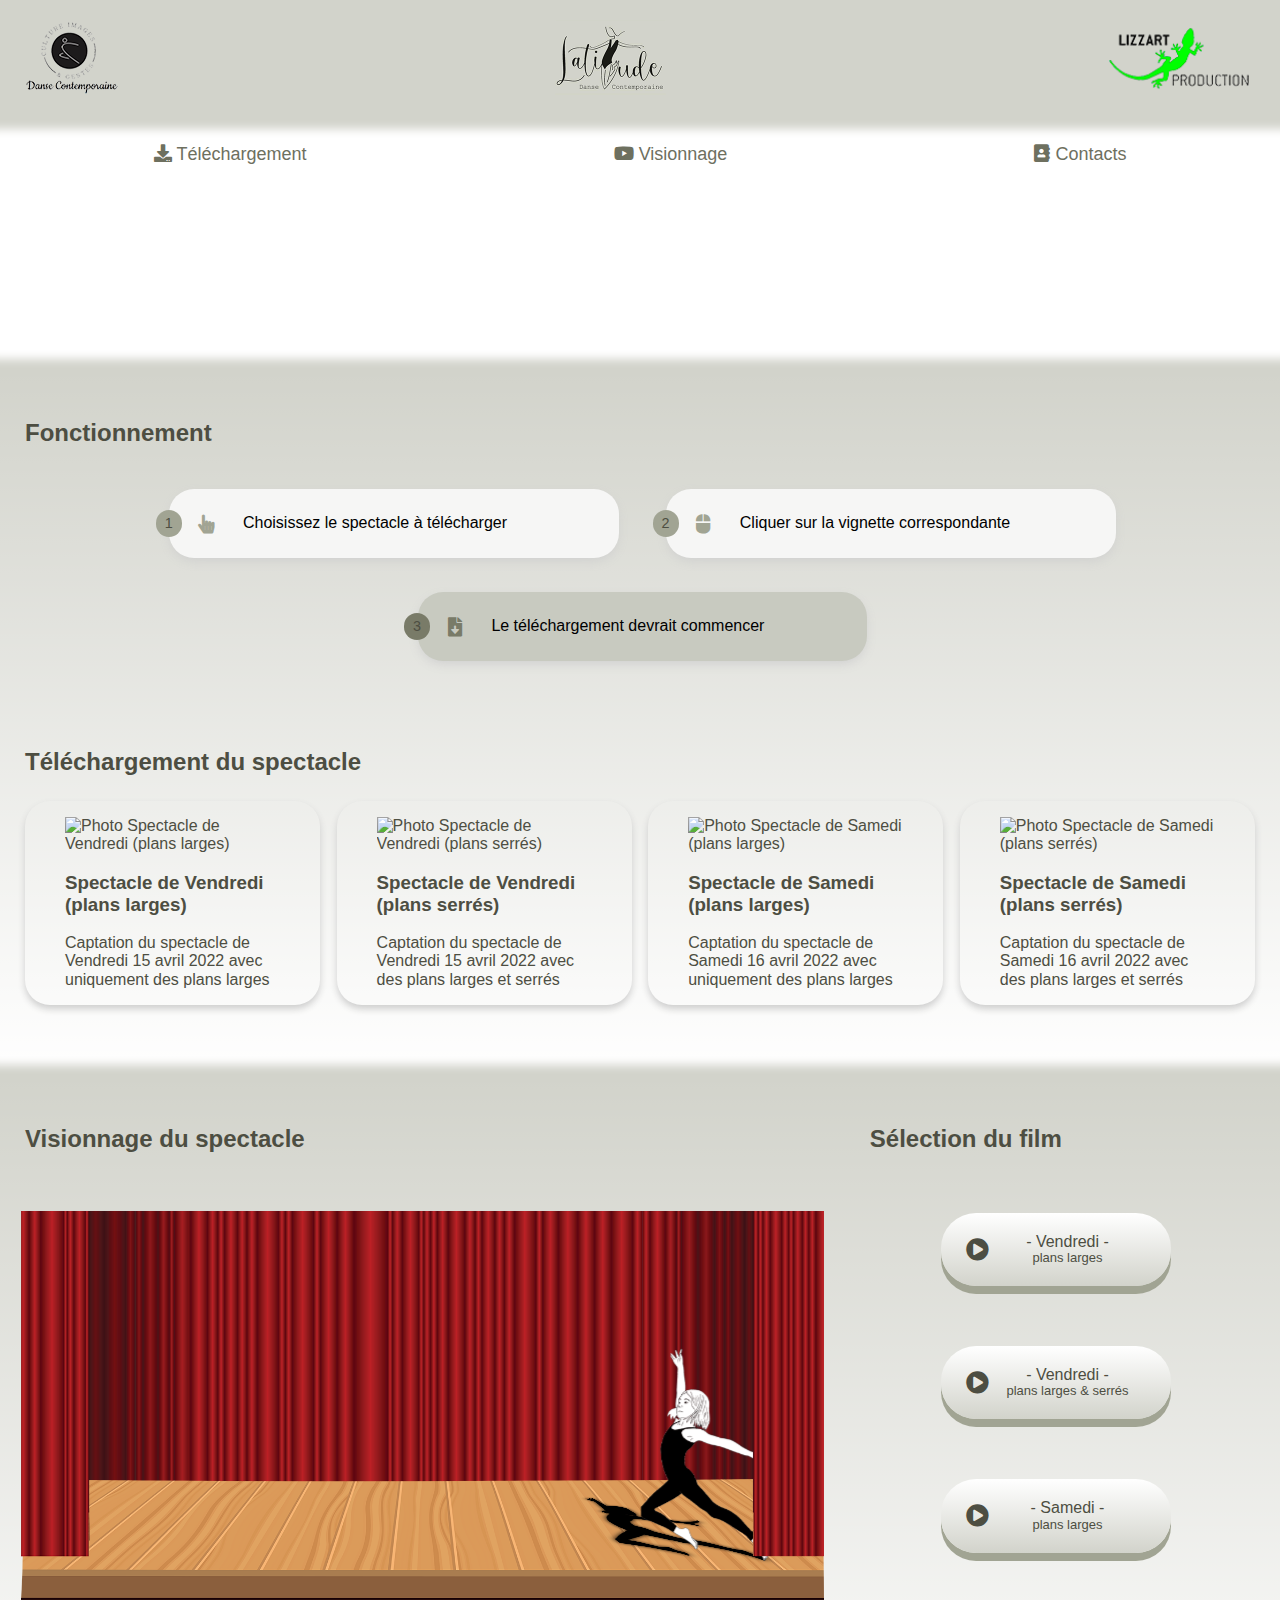
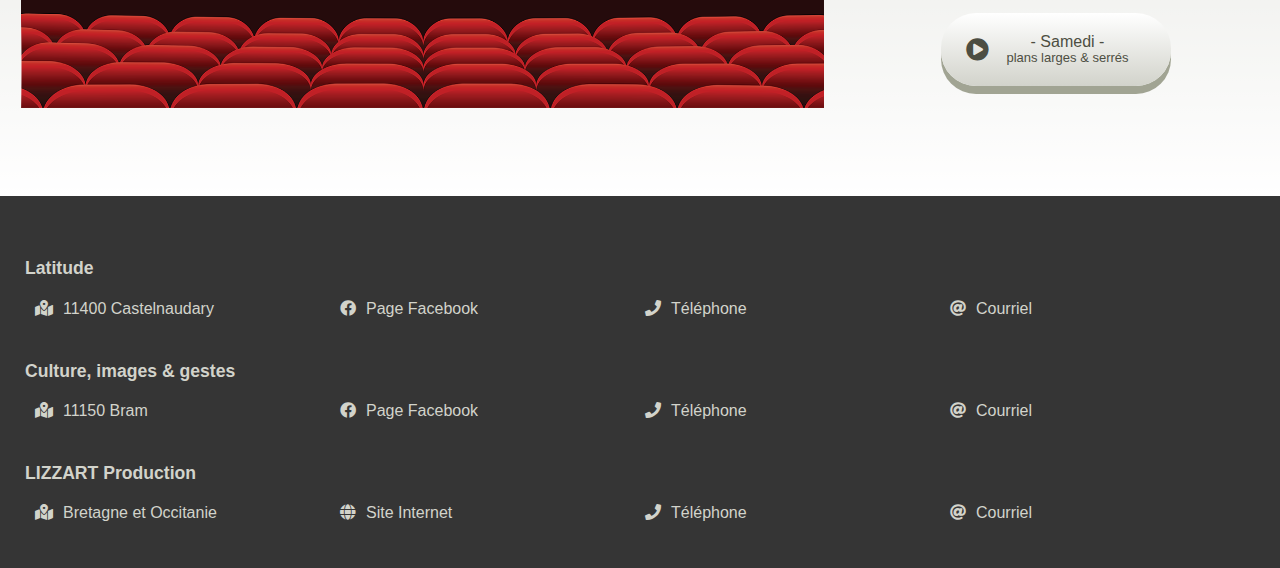
==== 2022/index.html @ f28d13c4 "Changement of video files in order to test big files(>1.5Go) + simplify html structure of video bloc" ====
<!DOCTYPE html>
<html lang="en">
<head>
    <title>Latitude 2022 - Voyage parmi les étoiles</title>
    <meta charset="UTF-8">
    <meta name= "viewport" content="width=device-width, initial-scale=1.0, user-scalable=no">
    <meta name= "author" content="Stéphane CAU">
    <meta name= "description" content="Retrouver le spectacle de danse 2022 : 'Voyage parmi les étoiles' de l'association Latitude en téléchargement ou visionnage">
    <link rel="stylesheet" href="css/normalize.css">
    <!-- <link rel="preconnect" href="https://fonts.googleapis.com">
    <link rel="preconnect" href="https://fonts.gstatic.com" crossorigin>
    <link href="https://fonts.googleapis.com/css2?family=Roboto:wght@400;700&family=Shrikhand&display=swap" rel="stylesheet"> -->
    <link rel="stylesheet" href="https://cdnjs.cloudflare.com/ajax/libs/font-awesome/5.15.4/css/all.min.css" integrity="sha512-1ycn6IcaQQ40/MKBW2W4Rhis/DbILU74C1vSrLJxCq57o941Ym01SwNsOMqvEBFlcgUa6xLiPY/NS5R+E6ztJQ==" crossorigin="anonymous" referrerpolicy="no-referrer" />
    <link rel="stylesheet" href="css/style.css">
</head>
<body>
    <div id="bloc-page"> <!-- div for the page size max 1920px -->
        <!-- Creation of the header with logo and nav menu -->
        <header class="header">
            <!-- Logo latitude + Bram + Lizzart Production -->
            <a href="https://www.facebook.com/cultureimagesetgestes/" class="header__link">
                <img src="images/logo-CultureImageEtGestes.png" alt="Logo de l'association Culture Images et Gestes" class="header__logo" />
            </a>
            <a href="https://www.facebook.com/Latitude-Danse-contemporaine-975312699245086/" class="header__link">
                <img src="images/logo-latitude.png" alt="Logo de l'association Latitude" class="header__logo" />
            </a>
            <a href="https://www.lizzart-production.com/" class="header__link">
                <img src="images/LIZZART-production-3-150x75-1.png" alt="Logo de LIZZART Production" class="header__logo" />
            </a>
            <!-- Navigation menu -->
            <nav class="nav">
                <!-- Téléchargement -->
                <a href="#telechargement" class="nav-link">
                    <i class="fas fa-download nav-link__icon"></i>
                    <span class="nav-link__texte">Téléchargement</span>
                </a>
                <!-- Visionnage -->
                <a href="#visionnage" class="nav-link">
                    <i class="fab fa-youtube nav-link__icon"></i>
                    <span class="nav-link__texte">Visionnage</span>
                </a>
                <!-- Contact -->
                <a href="#contact" class="nav-link">
                    <i class="fas fa-address-book nav-link__icon"></i>
                    <span class="nav-link__texte">Contacts</span>
                </a>
            </nav>
        </header>

        <!-- Container for the title h1 with animation -->
        <div class="title">
            <div class="title--anim">
                <div class="title__img">
                    <img src="images/danseuse-width250px.png" alt="Image d'une danseuse" />
                    <div class="title__img--anim1">
                        <img src="images/danseuse_ombre-width250px.png" alt="Image d'une danseuse" />
                    </div>
                </div>
                <h1> <!-- id for anchor to téléchargement area -->
                    Voyage parmi les étoiles
                </h1>
                <div class="title__img">
                    <img src="images/danseuse-width250px.png" alt="Image d'une danseuse" />
                    <div class="title__img--anim2">
                        <img src="images/danseuse_ombre-width250px.png" alt="Image d'une danseuse" />
                    </div>
                </div>
            </div>
        </div>
        <!-- Creation of the 'Téléchargement' section -->
        <section class="telechargement" id="telechargement"> <!-- id for anchor to téléchargement area -->
            <!-- Téléchargement article -->
            <article class="telechargement-article"> 
                <!-- Title for spectacles -->
                <h2>
                    Téléchargement du spectacle
                </h2>

                <!-- Spectacle container -->
                <div class="telechargement-container">
                    <!-- 1st card : Spectacle de Vendredi (plans larges) -->
                    <a href="videos/film_presentation_de_saison_21_22_new.mp4" download="videos/film_presentation_de_saison_21_22_new.mp4">
                        <figure class="telechargement-fig">
                            <!-- image -->
                            <img src="images/jay-wennington-N_Y88TWmGwA-unsplash.jpg" alt="Photo Spectacle de Vendredi (plans larges)" />
                            <!-- legend -->
                            <figcaption class="telechargement-fig__caption">
                                <!-- Div for description -->
                                <div class="telechargement-fig__description">
                                    <!-- title of card -->
                                    <h3>
                                        Spectacle de Vendredi (plans larges)
                                    </h3>
                                    <!-- text of card -->
                                    <p>
                                        Captation du spectacle de Vendredi 15 avril 2022 avec uniquement des plans larges 
                                    </p>
                                </div>
                            </figcaption>
                        </figure>
                    </a>
                    <!-- 2nd card : Spectacle de Vendredi (plans serrés) -->
                    <a href="videos/Enregistrement_ecran_2022-05-10_a_23.46.23.mov" download="videos/Enregistrement_ecran_2022-05-10_a_23.46.23.mov">
                        <figure class="telechargement-fig">
                            <!-- image -->
                            <img src="images/jay-wennington-N_Y88TWmGwA-unsplash.jpg" alt="Photo Spectacle de Vendredi (plans serrés)" />
                            <!-- legend -->
                            <figcaption class="telechargement-fig__caption">
                                <!-- Div for description -->
                                <div class="telechargement-fig__description">
                                    <!-- title of card -->
                                    <h3>
                                        Spectacle de Vendredi (plans serrés)
                                    </h3>
                                    <!-- text of card -->
                                    <p>
                                        Captation du spectacle de Vendredi 15 avril 2022 avec des plans larges et serrés
                                    </p>
                                </div>
                            </figcaption>
                        </figure>
                    </a>
                    <!-- 3rd card : Spectacle de Samedi (plans larges) -->
                    <a href="videos/Voyage_Intro_2.mp4" download="videos/Voyage_Intro_2.mp4">
                        <figure class="telechargement-fig">
                            <!-- image -->
                            <img src="images/jay-wennington-N_Y88TWmGwA-unsplash.jpg" alt="Photo Spectacle de Samedi (plans larges)" />
                            <!-- legend -->
                            <figcaption class="telechargement-fig__caption">
                                <!-- Div for description -->
                                <div class="telechargement-fig__description">
                                    <!-- title of card -->
                                    <h3>
                                        Spectacle de Samedi (plans larges)
                                    </h3>
                                    <!-- text of card -->
                                    <p>
                                        Captation du spectacle de Samedi 16 avril 2022 avec uniquement des plans larges 
                                    </p>
                                </div>
                            </figcaption>
                        </figure>
                    </a>
                    <!-- 4th card : Spectacle de Samedi (plans serrés) -->
                    <a href="videos/Voyage_VisagesChoregraphes.mp4" download="videos/Voyage_VisagesChorgraphes.mp4">
                        <figure class="telechargement-fig">
                            <!-- image -->
                            <img src="images/jay-wennington-N_Y88TWmGwA-unsplash.jpg" alt="Photo Spectacle de Samedi (plans serrés)" />
                            <!-- legend -->
                            <figcaption class="telechargement-fig__caption">
                                <!-- Div for description -->
                                <div class="telechargement-fig__description">
                                    <!-- title of card -->
                                    <h3>
                                        Spectacle de Samedi (plans serrés)
                                    </h3>
                                    <!-- text of card -->
                                    <p>
                                        Captation du spectacle de Samedi 16 avril 2022 avec des plans larges et serrés
                                    </p>
                                </div>
                            </figcaption>
                        </figure>
                    </a>
                </div>
            </article>

            <!-- aside -->
            <aside class="telechargement-aside">
                <!-- aside title -->
                <h2>
                    Fonctionnement
                </h2>
                <!-- list -->
                <ul class="fonction-list">
                    <li class="fonction-list__li">
                        <span class="fonction-list__number">1</span>
                        <i class="fas fa-hand-pointer fa-fw fonction-list__icon"></i>
                        <span class="fonction-list__texte">Choisissez le spectacle à télécharger</span>
                    </li>
                    <li class="fonction-list__li">
                        <span class="fonction-list__number">2</span>
                        <i class="fas fa-mouse fa-fw fonction-list__icon"></i>
                        <span class="fonction-list__texte">Cliquer sur la vignette correspondante</span>
                    </li>
                    <li class="fonction-list__li fonction-list__li--selected">
                        <span class="fonction-list__number fonction-list__number--selected">3</span>
                        <i class="fas fa-file-download fa-fw fonction-list__icon fonction-list__icon--selected"></i>
                        <span class="fonction-list__texte">Le téléchargement devrait commencer</span>
                    </li>
                </ul>
            </aside>
            <!-- Container for the background with animated stars-->
            <div class="etoile--anim">
                <img src="images/etoiles-bis.png" alt="ciel d'étoiles" />
                <div class="etoile__background etoile__background--shadow"></div>
            </div>
        </section>

        <!-- Creation of the 'Lecture' section -->
        <section class="lecture-section" id="visionnage"> <!-- id for anchor to visionnage area -->
            <!-- Lecture article -->
            <article class="lecture-article">
                <!-- Title for restaurant -->
                <h2>
                    Visionnage du spectacle
                </h2>
                <!-- Lecteur container -->
                <div class="lecteur-area">
                    <!-- Inital lecteur avec danseuse (afficher par défaut)-->
                        <div class="scene">
                            <img class="scene__decor" src="images/scene-width1500.png" alt="Image de la scène" />
                            <img class="scene__rideau-fixe" src="images/scene-rideau-fixe-width1500.png" alt="Image du rideau de scéne gauche" />
                            <img id="rideau-left" class="scene__rideau-left" src="images/scene-rideau-left-width1500.png" alt="Image du rideau de scéne gauche" />
                            <img id="rideau-right" class="scene__rideau-right" src="images/scene-rideau-right-width1500.png" alt="Image du rideau de scéne droite" />
                            <div class="danseuse cube" id="div_danseuse">
                                <div class="face">
                                    <img src="images/danseuse-width250px.png" alt="Image de la danseuse" />
                                    <img src="images/danseuse_ombre-width250px.png" alt="Image de l'ombre de la danseuse" />
                                </div>
                            </div>
                            <div class="container">
                                <div class="cube po200200">
                                    <div class="face front">
                                        <img src="images/danseuse-width250px.png" alt="Image de la danseuse" height="120px" />
                                        <img src="images/danseuse_ombre-width250px.png" alt="Image de l'ombre de la danseuse" height="120px" />
                                    </div>
                                    <div class="face back">2</div>
                                    <div class="face right">3</div>
                                    <div class="face left">4</div>
                                    <div class="face top">5</div>
                                    <div class="face bottom">6</div>
                                </div>
                            </div>
                            <div class="scene__fond" id="ecran">
                                <div class="scene__fond--ecran">
                                    <!-- Lecteur avec film sélectionner -->
                                    <!-- Video de Vendredi plan large -->
                                    <video controls controlslist="nodownload" class="vendredi-large" id="video">
                                        <source id="src_webm" src="/media/cc0-videos/flower.webm"
                                                type="video/webm">
                                        <source id="src_mp4" src="videos/film_presentation_de_saison_21_22_new.mp4"
                                                type="video/mp4">
                                        Sorry, your browser doesn't support embedded videos.
                                    </video>
                                </div>
                            </div>
                            <div class="scene__plafond"></div>
                        </div>
                </div>
            </article>

            <!-- aside -->
            <aside class="lecture-aside">
                <!-- aside title -->
                <h2>
                    Sélection du film
                </h2>
                <div class="lecture-container">
                    <!-- 1st button : Spectacle de Vendredi (tout le monde) -->
                    <div class="button button--spectacle" id="btn_vendredi_large">
                        <i class="fas fa-play-circle"></i>
                        <div>
                            <span>- Vendredi -</span>
                            <span class="smaller">plans larges</span>
                        </div>
                    </div>
                    <!-- 2nd button : Spectacle de Vendredi -->
                    <div class="button button--spectacle" id="btn_vendredi_serre">
                        <i class="fas fa-play-circle"></i>
                        <div>
                            <span>- Vendredi -</span>
                            <span class="smaller">plans larges & serrés</span>
                        </div>
                    </div>
                    <!-- 3rd button : Spectacle de Samedi (tout le monde) -->
                    <div class="button button--spectacle" id="btn_samedi_large">
                        <i class="fas fa-play-circle"></i>
                        <div>
                            <span>- Samedi -</span>
                            <span class="smaller">plans larges</span>
                        </div>
                    </div>
                    <!-- 4th button : Spectacle de Samedi -->
                    <div class="button button--spectacle" id="btn_samedi_serre">
                        <i class="fas fa-play-circle"></i>
                        <div>
                            <span>- Samedi -</span>
                            <span class="smaller">plans larges & serrés</span>
                        </div>
                    </div>
                </div>
            </aside>
            <!-- Container for the background with animated stars-->
            <div class="etoile--anim">
                <img src="images/etoiles-bis.png" alt="ciel d'étoiles" />
                <div class="etoile__background"></div>
            </div>
        </section>


        <!-- Creation of the Footer -->
        <footer class="footer" id="contact">
            <div class="footer__block">
                <h2>Latitude</h2>
                <ul class="footer-list">
                    <li><a class="footer-list__link" href="#contact"><i class="fas fa-map-marked-alt"></i>11400 Castelnaudary</a></li>
                    <li><a class="footer-list__link" href="https://www.facebook.com/Latitude-Danse-contemporaine-975312699245086/"><i class="fab fa-facebook"></i></i>Page Facebook</a></li>
                    <li><a class="footer-list__link" href="#tel:+33XXXXXXXXX"><i class="fas fa-phone"></i>Téléphone</a></li>
                    <li><a class="footer-list__link" href="mailto:contact@ohmyfood.com?subject=Renseignement(s)&body=Votre&nbsp;message&nbsp;ici"><i class="fas fa-at"></i>Courriel</a></li>
                </ul>
            </div>
            <div class="footer__block">
                <h2>Culture, images & gestes</h2>
                <ul class="footer-list">
                    <li><a class="footer-list__link" href="#contact"><i class="fas fa-map-marked-alt"></i>11150 Bram</a></li>
                    <li><a class="footer-list__link" href="https://www.facebook.com/cultureimagesetgestes/"><i class="fab fa-facebook"></i></i>Page Facebook</a></li>
                    <li><a class="footer-list__link" href="#tel:+33XXXXXXXXX"><i class="fas fa-phone"></i>Téléphone</a></li>
                    <li><a class="footer-list__link" href="mailto:cigbram@gmail.com?subject=Renseignement(s)&body=Votre&nbsp;message&nbsp;ici"><i class="fas fa-at"></i>Courriel</a></li>
                </ul>
            </div>
            <div class="footer__block">
                <h2>LIZZART Production</h2>
                <ul class="footer-list">
                    <li><a class="footer-list__link" href="#contact"><i class="fas fa-map-marked-alt"></i>Bretagne et Occitanie</a></li>
                    <li><a class="footer-list__link" href="https://www.lizzart-production.com/"><i class="fas fa-globe"></i>Site Internet</a></li>
                    <li><a class="footer-list__link" href="#tel:+33XXXXXXXXX"><i class="fas fa-phone"></i>Téléphone</a></li>
                    <li><a class="footer-list__link" href="mailto:eliza.chohadzhieva@lizzart-production.com?subject=Renseignement(s)&body=Votre&nbsp;message&nbsp;ici"><i class="fas fa-at"></i>Courriel</a></li>
                </ul>
            </div>
        </footer>
    </div>

    <!-- Script pour affichage film adéquat dans zone de Visionnage -->
    <script>
        let btn_vendredi_large = document.getElementById("btn_vendredi_large");
        let btn_vendredi_serre = document.getElementById("btn_vendredi_serre");
        let btn_samedi_large = document.getElementById("btn_samedi_large");
        let btn_samedi_serre = document.getElementById("btn_samedi_serre");
        
        let div_danseuse = document.getElementById("div_danseuse");
        let ecran = document.getElementById("ecran");
        let rideau_left = document.getElementById("rideau-left");
        let rideau_right = document.getElementById("rideau-right");

        var player = document.getElementById('video');
        var mp4Vid = document.getElementById('src_mp4');
        var webmVid = document.getElementById('src_webm');

        btn_vendredi_large.addEventListener("click", () => {
            changeSource("videos/film_presentation_de_saison_21_22_new.mp4");
        })

        btn_vendredi_serre.addEventListener("click", () => {
            changeSource("videos/Enregistrement_ecran_2022-05-10_a_23.46.23.mov");
        })

        btn_samedi_large.addEventListener("click", () => {
            changeSource("videos/Voyage_Intro_2.mp4");
        })

        btn_samedi_serre.addEventListener("click", () => {
            changeSource("videos/Voyage_VisagesChoregraphes.mp4");
        })

        function changeSource(url_src) {
            player.pause();
            if(getComputedStyle(player).display != "none" && mp4Vid.getAttribute('src') == url_src ){
                player.style.display = "none";
                div_danseuse.style.display = "block"
                ecran.style.zIndex = "-2"
                ecran.style.transition = "z-index 100ms"
                rideau_left.style.transform = "translateX(0)"
                rideau_right.style.transform = "translateX(0)"
            } else {
                mp4Vid.src = url_src;
                player.style.display = "block";
                player.load();
                // player.play();
                div_danseuse.style.display = "none"
                ecran.style.zIndex = "4"
                ecran.style.transition = "z-index 100ms 1s"
                rideau_left.style.transform = "translateX(-42%)"
                rideau_right.style.transform = "translateX(42%)"
            }
        }
    </script>
</body>
</html>
---- 2022/css/style.css ----
*{-webkit-box-sizing:content-box;box-sizing:content-box}body{font-family:"Roboto", Verdana, sans-serif}h1,.footer>h2{font-family:"Shrikhand", Verdana, sans-serif}#acceuil{font-family:"Roboto", Verdana, sans-serif}#bloc-page{max-width:1920px;margin:0 auto}.header{display:-webkit-box;display:-ms-flexbox;display:flex;-webkit-box-pack:justify;-ms-flex-pack:justify;justify-content:space-between;-ms-flex-line-pack:justify;align-content:space-between;-ms-flex-wrap:wrap;flex-wrap:wrap;background-color:#D2D3CB}.header__link{text-decoration:none;color:#000}.header__link>img{-webkit-box-sizing:border-box;box-sizing:border-box;margin:20px 25px;height:75px;-o-object-fit:cover;object-fit:cover;text-align:center}.header .nav{display:-webkit-box;display:-ms-flexbox;display:flex;-ms-flex-pack:distribute;justify-content:space-around;-webkit-box-align:space-around;-ms-flex-align:space-around;align-items:space-around;width:100%;padding:20px 0;background-color:#fff;-webkit-box-shadow:inset 0px 20px 10px -10px #D2D3CB;box-shadow:inset 0px 20px 10px -10px #D2D3CB}.header .nav .nav-link{text-decoration:none;color:#000;display:-webkit-box;display:-ms-flexbox;display:flex}.header .nav .nav-link__icon{color:#6e705f;font-size:18px;margin-top:5px;margin-right:5px}.header .nav .nav-link__texte{color:#6e705f;font-size:18px;margin-top:5px}.footer{background-color:#353535;color:#D2D3CB;padding:25px}.footer__block{margin-top:37.5px}.footer__block>h2{font-size:110%;margin:0}.footer-list{display:-webkit-box;display:-ms-flexbox;display:flex;-ms-flex-wrap:wrap;flex-wrap:wrap;list-style-type:none;padding-left:10px}.footer-list>li{-webkit-box-sizing:border-box;box-sizing:border-box;width:100%;padding:5px 0}@media screen and (min-width: 769px){.footer-list>li{width:50%}}@media screen and (min-width: 1135px){.footer-list>li{width:25%}}.footer-list__link{text-decoration:none;color:#D2D3CB;font-size:16px}.footer-list__link>i{padding:0 10px 0 0}.fonction-list{display:-webkit-box;display:-ms-flexbox;display:flex;-webkit-box-orient:vertical;-webkit-box-direction:normal;-ms-flex-direction:column;flex-direction:column;list-style-type:none;padding-left:25px;margin:0}@media screen and (min-width: 769px){.fonction-list{-webkit-box-orient:horizontal;-webkit-box-direction:normal;-ms-flex-direction:row;flex-direction:row;-ms-flex-wrap:wrap;flex-wrap:wrap;-webkit-box-pack:center;-ms-flex-pack:center;justify-content:center}}@media screen and (min-width: 1135px){.fonction-list{-webkit-box-orient:horizontal;-webkit-box-direction:normal;-ms-flex-direction:row;flex-direction:row;-ms-flex-wrap:wrap;flex-wrap:wrap;-webkit-box-pack:center;-ms-flex-pack:center;justify-content:center}}.fonction-list__li{margin:17px 33.578px 17px 13.578px;max-width:384.75px;padding:25px 65px 25px 0;background-color:#f6f6f5;border-radius:25px;-webkit-box-shadow:0 4px 12px -2px #cecece;box-shadow:0 4px 12px -2px #cecece;display:-webkit-box;display:-ms-flexbox;display:flex;-webkit-box-align:center;-ms-flex-align:center;align-items:center;position:relative}.fonction-list__li--selected{background-color:#c8cac0}.fonction-list__number{background-color:#a1a493;padding:5px 9px 5px 9px;color:#4d4e42;font-size:90%;border-radius:20px;position:absolute;left:-13.578px;z-index:1}.fonction-list__number--selected{background-color:#797b68}.fonction-list__icon{color:#a1a493;font-size:19px;min-width:23.75px;margin:0 25px}.fonction-list__icon--selected{color:#797b68}.fonction-list__texte{width:311px}.etoile--anim{position:absolute;top:0;left:0;bottom:0;right:0;z-index:0;overflow:hidden;display:-webkit-box;display:-ms-flexbox;display:flex;-webkit-box-pack:center;-ms-flex-pack:center;justify-content:center}.etoile--anim>img{height:750px;display:inline-block;opacity:0;-webkit-animation:perspective-star 10s cubic-bezier(0.3, 0.3, 0.7, 0.7) infinite;animation:perspective-star 10s cubic-bezier(0.3, 0.3, 0.7, 0.7) infinite}.etoile__background{position:absolute;top:0;left:0;bottom:0;right:0;z-index:1;background:-webkit-gradient(linear, left top, left bottom, from(transparent), to(white));background:linear-gradient(transparent, white)}.etoile__background--shadow{-webkit-box-shadow:inset 0px -20px 10px -10px #D2D3CB;box-shadow:inset 0px -20px 10px -10px #D2D3CB}@-webkit-keyframes perspective-star{0%{-webkit-transform:translate3d(-50px, -80px, 0) rotateZ(-5deg);transform:translate3d(-50px, -80px, 0) rotateZ(-5deg)}5%{opacity:0}10%{opacity:1}90%{opacity:1}95%{opacity:0}100%{-webkit-transform:translate3d(50px, -60px, 0) rotateZ(5deg);transform:translate3d(50px, -60px, 0) rotateZ(5deg)}}@keyframes perspective-star{0%{-webkit-transform:translate3d(-50px, -80px, 0) rotateZ(-5deg);transform:translate3d(-50px, -80px, 0) rotateZ(-5deg)}5%{opacity:0}10%{opacity:1}90%{opacity:1}95%{opacity:0}100%{-webkit-transform:translate3d(50px, -60px, 0) rotateZ(5deg);transform:translate3d(50px, -60px, 0) rotateZ(5deg)}}.scene{width:95%;position:relative;overflow:hidden}.scene__decor{width:100%}.scene__rideau-fixe{width:100%;position:absolute;top:0;left:0;bottom:0;right:0;z-index:3}.scene__rideau-left{width:100%;position:absolute;top:0;left:0;bottom:0;right:0;z-index:-1;-webkit-transform:translateX(0);transform:translateX(0);-webkit-transition:-webkit-transform 1s ease-in-out;transition:-webkit-transform 1s ease-in-out;transition:transform 1s ease-in-out;transition:transform 1s ease-in-out, -webkit-transform 1s ease-in-out}.scene__rideau-right{width:100%;position:absolute;top:0;left:0;bottom:0;right:0;z-index:-1;-webkit-transform:translateX(0);transform:translateX(0);-webkit-transition:-webkit-transform 1s ease-in-out;transition:-webkit-transform 1s ease-in-out;transition:transform 1s ease-in-out;transition:transform 1s ease-in-out, -webkit-transform 1s ease-in-out}.scene>.danseuse{position:absolute;top:0;left:0;bottom:33%;right:0;z-index:2;-webkit-transform-style:preserve-3d;transform-style:preserve-3d;-webkit-perspective:400px;perspective:400px;-webkit-animation:perspective-ombre 2.5s cubic-bezier(1, 1, 1, 1) infinite both;animation:perspective-ombre 2.5s cubic-bezier(1, 1, 1, 1) infinite both}.scene>.danseuse .face{display:block;width:100%;height:100%;border:none;-webkit-transform-style:preserve-3d;transform-style:preserve-3d}.scene>.danseuse .face img:nth-child(1){display:block;margin:auto;width:20%;position:absolute;top:0;left:0;bottom:0;right:0;z-index:1;-webkit-transform:translate3d(200%, 35%, -50px);transform:translate3d(200%, 35%, -50px);-webkit-animation:saut-danseuse 2.5s cubic-bezier(1, 1, 1, 1) infinite both;animation:saut-danseuse 2.5s cubic-bezier(1, 1, 1, 1) infinite both}.scene>.danseuse .face img:nth-child(2){display:block;margin:auto;width:20%;-webkit-filter:drop-shadow(0 0 5px #000);filter:drop-shadow(0 0 5px #000);position:absolute;top:0;left:0;bottom:0;right:0;z-index:0;-webkit-transform-origin:50% 99%;transform-origin:50% 99%;-webkit-transform:translate3d(200%, 35%, -50px) rotateX(90deg);transform:translate3d(200%, 35%, -50px) rotateX(90deg);transform:translate3d(200%, 35%, -50px) rotateX(90deg);-webkit-animation:saut-ombre 2.5s cubic-bezier(1, 1, 1, 1) infinite both;animation:saut-ombre 2.5s cubic-bezier(1, 1, 1, 1) infinite both}.scene>.danseuse .front{background:rgba(0,0,0,0.3)}.scene__fond{position:absolute;top:0;left:8.5%;bottom:0;right:8.5%;z-index:-2;height:54%;background-color:#000000;display:-webkit-box;display:-ms-flexbox;display:flex;-webkit-box-pack:center;-ms-flex-pack:center;justify-content:center}.scene__fond--ecran{margin-top:5px;height:96%;width:80%;background-color:#ffffff;display:-webkit-box;display:-ms-flexbox;display:flex;-webkit-box-pack:center;-ms-flex-pack:center;justify-content:center;-webkit-box-align:center;-ms-flex-align:center;align-items:center}.scene__fond--ecran>video{height:95%;max-width:95%;min-width:60%;-o-object-fit:scale-down;object-fit:scale-down;background-color:#000000;display:none}.scene>.container{display:none;position:absolute;top:100px;left:250px;z-index:3;width:200px;height:200px;margin:24px;border:none}.scene>.container .cube{width:100%;height:100%;-webkit-backface-visibility:visible;backface-visibility:visible;-webkit-transform-style:preserve-3d;transform-style:preserve-3d;-webkit-animation:perspective-cube 2.5s cubic-bezier(0.3, 0.3, 0.7, 0.7) infinite;animation:perspective-cube 2.5s cubic-bezier(0.3, 0.3, 0.7, 0.7) infinite}.scene>.container .cube>.face{display:block;position:absolute;width:200px;height:200px;border:none;line-height:200px;font-family:sans-serif;font-size:120px;color:white;text-align:center;-webkit-transform-style:preserve-3d;transform-style:preserve-3d}.scene>.container .cube>.face img:nth-child(1){display:block;margin:auto;position:absolute;top:0;left:0;bottom:0;right:0;z-index:1;-webkit-transform:translate3d(0, 0, -50px);transform:translate3d(0, 0, -50px);-webkit-animation:saut-danseuse 2.5s cubic-bezier(0.3, 0.3, 0.7, 0.7) infinite;animation:saut-danseuse 2.5s cubic-bezier(0.3, 0.3, 0.7, 0.7) infinite}.scene>.container .cube>.face img:nth-child(2){display:block;margin:auto;position:absolute;top:0;left:0;bottom:0;right:0;z-index:0;-webkit-transform-origin:50% 100%;transform-origin:50% 100%;-webkit-transform:translate3d(0, 0, -50px) rotateX(90deg);transform:translate3d(0, 0, -50px) rotateX(90deg);-webkit-animation:saut-ombre 2.5s cubic-bezier(0.3, 0.3, 0.7, 0.7) infinite;animation:saut-ombre 2.5s cubic-bezier(0.3, 0.3, 0.7, 0.7) infinite}.scene>.container .cube .front{background:rgba(0,0,0,0.3);-webkit-transform:translateZ(100px);transform:translateZ(100px)}.scene>.container .cube .back{background:lime;color:black;-webkit-transform:rotateY(180deg) translateZ(100px);transform:rotateY(180deg) translateZ(100px)}.scene>.container .cube .right{background:rgba(196,0,0,0.7);-webkit-transform:rotateY(90deg) translateZ(100px);transform:rotateY(90deg) translateZ(100px)}.scene>.container .cube .left{background:rgba(0,0,196,0.7);-webkit-transform:rotateY(-90deg) translateZ(100px);transform:rotateY(-90deg) translateZ(100px)}.scene>.container .cube .top{background:rgba(196,196,0,0.7);-webkit-transform:rotateX(90deg) translateZ(100px);transform:rotateX(90deg) translateZ(100px)}.scene>.container .cube .bottom{background:rgba(196,0,196,0.7);-webkit-transform:rotateX(-90deg) translateZ(100px);transform:rotateX(-90deg) translateZ(100px)}@-webkit-keyframes saut-danseuse{0%{-webkit-transform:translate3d(200%, 35%, -50px);transform:translate3d(200%, 35%, -50px)}35%{-webkit-transform:translate3d(60%, 35%, -70px);transform:translate3d(60%, 35%, -70px)}60%{-webkit-transform:translate3d(-40%, 5%, -90px);transform:translate3d(-40%, 5%, -90px)}75%{-webkit-transform:translate3d(-65%, 35%, -110px);transform:translate3d(-65%, 35%, -110px)}100%{-webkit-transform:translate3d(-85%, 35%, -130px);transform:translate3d(-85%, 35%, -130px)}}@keyframes saut-danseuse{0%{-webkit-transform:translate3d(200%, 35%, -50px);transform:translate3d(200%, 35%, -50px)}35%{-webkit-transform:translate3d(60%, 35%, -70px);transform:translate3d(60%, 35%, -70px)}60%{-webkit-transform:translate3d(-40%, 5%, -90px);transform:translate3d(-40%, 5%, -90px)}75%{-webkit-transform:translate3d(-65%, 35%, -110px);transform:translate3d(-65%, 35%, -110px)}100%{-webkit-transform:translate3d(-85%, 35%, -130px);transform:translate3d(-85%, 35%, -130px)}}@-webkit-keyframes saut-ombre{0%{-webkit-transform:translate3d(200%, 35%, -50px) rotateX(90deg);transform:translate3d(200%, 35%, -50px) rotateX(90deg)}35%{-webkit-transform:translate3d(60%, 35%, -70px) rotateX(90deg);transform:translate3d(60%, 35%, -70px) rotateX(90deg)}60%{-webkit-transform:translate3d(-40%, 35%, -150px) rotateX(75deg);transform:translate3d(-40%, 35%, -150px) rotateX(75deg)}75%{-webkit-transform:translate3d(-65%, 35%, -110px) rotateX(90deg);transform:translate3d(-65%, 35%, -110px) rotateX(90deg)}100%{-webkit-transform:translate3d(-85%, 35%, -130px) rotateX(90deg);transform:translate3d(-85%, 35%, -130px) rotateX(90deg)}}@keyframes saut-ombre{0%{-webkit-transform:translate3d(200%, 35%, -50px) rotateX(90deg);transform:translate3d(200%, 35%, -50px) rotateX(90deg)}35%{-webkit-transform:translate3d(60%, 35%, -70px) rotateX(90deg);transform:translate3d(60%, 35%, -70px) rotateX(90deg)}60%{-webkit-transform:translate3d(-40%, 35%, -150px) rotateX(75deg);transform:translate3d(-40%, 35%, -150px) rotateX(75deg)}75%{-webkit-transform:translate3d(-65%, 35%, -110px) rotateX(90deg);transform:translate3d(-65%, 35%, -110px) rotateX(90deg)}100%{-webkit-transform:translate3d(-85%, 35%, -130px) rotateX(90deg);transform:translate3d(-85%, 35%, -130px) rotateX(90deg)}}@-webkit-keyframes perspective-ombre{0%{-webkit-perspective-origin:200% 0%;perspective-origin:200% 0%}35%{-webkit-perspective-origin:100% 0%;perspective-origin:100% 0%}60%{-webkit-perspective-origin:center 0%;perspective-origin:center 0%}75%{-webkit-perspective-origin:0% 0%;perspective-origin:0% 0%}100%{-webkit-perspective-origin:-100% 0%;perspective-origin:-100% 0%}}@keyframes perspective-ombre{0%{-webkit-perspective-origin:200% 0%;perspective-origin:200% 0%}35%{-webkit-perspective-origin:100% 0%;perspective-origin:100% 0%}60%{-webkit-perspective-origin:center 0%;perspective-origin:center 0%}75%{-webkit-perspective-origin:0% 0%;perspective-origin:0% 0%}100%{-webkit-perspective-origin:-100% 0%;perspective-origin:-100% 0%}}@-webkit-keyframes perspective-cube{0%{-webkit-perspective:400px;perspective:400px;-webkit-perspective-origin:200% 0%;perspective-origin:200% 0%}25%{-webkit-perspective:400px;perspective:400px;-webkit-perspective-origin:100% 0%;perspective-origin:100% 0%}50%{-webkit-perspective:400px;perspective:400px;-webkit-perspective-origin:25% 25%;perspective-origin:25% 25%}75%{-webkit-perspective:400px;perspective:400px;-webkit-perspective-origin:-50% 0%;perspective-origin:-50% 0%}100%{-webkit-perspective:400px;perspective:400px;-webkit-perspective-origin:-100% 0%;perspective-origin:-100% 0%}}@keyframes perspective-cube{0%{-webkit-perspective:400px;perspective:400px;-webkit-perspective-origin:200% 0%;perspective-origin:200% 0%}25%{-webkit-perspective:400px;perspective:400px;-webkit-perspective-origin:100% 0%;perspective-origin:100% 0%}50%{-webkit-perspective:400px;perspective:400px;-webkit-perspective-origin:25% 25%;perspective-origin:25% 25%}75%{-webkit-perspective:400px;perspective:400px;-webkit-perspective-origin:-50% 0%;perspective-origin:-50% 0%}100%{-webkit-perspective:400px;perspective:400px;-webkit-perspective-origin:-100% 0%;perspective-origin:-100% 0%}}.resto-fig{margin:0;display:-webkit-box;display:-ms-flexbox;display:flex;-webkit-box-orient:vertical;-webkit-box-direction:normal;-ms-flex-direction:column;flex-direction:column}.resto-fig>img{width:100%;height:175px;-o-object-fit:cover;object-fit:cover;border-top-left-radius:25px;border-top-right-radius:25px}.resto-fig__caption{background-color:#fff;border-bottom-left-radius:25px;border-bottom-right-radius:25px;padding:0 25px 20px 25px;display:-webkit-box;display:-ms-flexbox;display:flex;-webkit-box-pack:justify;-ms-flex-pack:justify;justify-content:space-between;-webkit-box-align:center;-ms-flex-align:center;align-items:center}.resto-fig__description>h3{margin:0;padding-top:23px}.resto-fig__description>p{margin:0;padding-top:5px}.resto-fig__heart{margin:5px;font-size:x-large}.plat{display:-webkit-box;display:-ms-flexbox;display:flex;-webkit-box-align:center;-ms-flex-align:center;align-items:center;background-color:#fff;border-radius:20px;-webkit-box-shadow:0 2px 7px -1px #cecece;box-shadow:0 2px 7px -1px #cecece;margin:7px 0;overflow:hidden;cursor:pointer}.plat__description{margin:17px auto 17px 10px;min-width:0;display:-webkit-box;display:-ms-flexbox;display:flex;-webkit-box-orient:vertical;-webkit-box-direction:normal;-ms-flex-direction:column;flex-direction:column}.plat__description>h3{margin:0;padding-bottom:7px;font-size:110%;font-weight:600;white-space:nowrap;overflow:hidden;text-overflow:ellipsis}.plat__description>p{margin:0;font-size:90%;white-space:nowrap;overflow:hidden;text-overflow:ellipsis}.plat__prix{margin:auto 25px 17px 10px;font-weight:600;font-size:90%}.plat__icon{-webkit-box-sizing:border-box;box-sizing:border-box;padding:28px;background-color:#99E2D0;text-align:center;border-top-right-radius:20px;border-bottom-right-radius:20px}.plat__icon--animationTranslate{overflow:hidden;width:0;min-width:0;-webkit-transition:all 600ms ease-in-out;transition:all 600ms ease-in-out}.plat__icon--animationRotate{font-size:130%;color:#fff;-webkit-transform:rotate(-270deg);transform:rotate(-270deg);-webkit-transition:-webkit-transform 300ms 300ms ease-in-out;transition:-webkit-transform 300ms 300ms ease-in-out;transition:transform 300ms 300ms ease-in-out;transition:transform 300ms 300ms ease-in-out, -webkit-transform 300ms 300ms ease-in-out}.plat:hover .plat__icon--animationTranslate{width:76.8px;min-width:76.8px}.plat:hover .plat__icon--animationRotate{-webkit-transform:rotate(0);transform:rotate(0)}@-webkit-keyframes plat-anim{0%{-webkit-transform:translateY(30px);transform:translateY(30px)}100%{-webkit-transform:translateY(0);transform:translateY(0)}}@keyframes plat-anim{0%{-webkit-transform:translateY(30px);transform:translateY(30px)}100%{-webkit-transform:translateY(0);transform:translateY(0)}}.button{color:#4d4e42;background:-webkit-gradient(linear, left bottom, left top, from(#D2D3CB), to(#fff));background:linear-gradient(to top, #D2D3CB, #fff);padding:20px 25px;margin:35px auto 60px auto;border-radius:35px;-webkit-box-shadow:0px 8px #a1a493;box-shadow:0px 8px #a1a493;cursor:pointer;position:relative;z-index:1}.button--spectacle{display:-webkit-box;display:-ms-flexbox;display:flex;-webkit-box-align:center;-ms-flex-align:center;align-items:center;width:180px}.button--spectacle>i{font-size:23px}.button--spectacle>div{display:-webkit-box;display:-ms-flexbox;display:flex;-webkit-box-orient:vertical;-webkit-box-direction:normal;-ms-flex-direction:column;flex-direction:column;-webkit-box-align:center;-ms-flex-align:center;align-items:center;margin:auto;width:100%}.button--spectacle>div .smaller{font-size:13px}.button:hover::after{opacity:1}.button:hover:active{-webkit-box-shadow:0 4px #a1a493;box-shadow:0 4px #a1a493;-webkit-transform:translateY(4px);transform:translateY(4px);-webkit-transition:all 300ms;transition:all 300ms}.button:hover:active::after{opacity:0}.button::after{position:absolute;top:0;left:0;bottom:0;right:0;z-index:-1;content:"";background:-webkit-gradient(linear, left bottom, left top, from(#c8cac0), to(#f2f2f2));background:linear-gradient(to top, #c8cac0, #f2f2f2);-webkit-box-shadow:0px 8px #797b68;box-shadow:0px 8px #797b68;border-radius:35px;opacity:0;-webkit-transition:opacity 150ms;transition:opacity 150ms}.new{position:absolute;top:20px;right:10px;margin:0;-webkit-box-sizing:border-box;box-sizing:border-box;width:80px;background-color:#99E2D0;color:#278870;padding:6px;border-radius:3px;font-size:90%;text-align:center}.new--enable{display:block}.new--disable{display:none}.jaime{position:relative;overflow:hidden;cursor:pointer}.jaime>.fas.fa-heart{opacity:0;color:rgba(0,0,0,0);background:-webkit-gradient(linear, left bottom, left top, from(#D2D3CB), to(#fff));background:linear-gradient(to top, #D2D3CB, #fff);background-clip:text;-webkit-background-clip:text}.jaime>.far.fa-heart{position:absolute;z-index:3}.jaime__voile{width:24px;height:24px;background-color:#f7f7f7;position:absolute;bottom:4px;z-index:1}.jaime__voile--background{background-color:#fff}.jaime__vague{display:-webkit-box;display:-ms-flexbox;display:flex;-webkit-box-pack:end;-ms-flex-pack:end;justify-content:flex-end;-webkit-box-align:end;-ms-flex-align:end;align-items:flex-end;width:72px;height:24px;background-color:rgba(0,0,0,0);position:absolute;bottom:-2px;right:0;z-index:2}.jaime__vague>div{width:16%;height:25%;background-color:#f7f7f7;border-bottom-left-radius:5px;border-bottom-right-radius:5px}.jaime__vague--background>div{background-color:#fff}.jaime:hover>.far.fa-heart{-webkit-animation:heart-contour 1000ms 500ms forwards;animation:heart-contour 1000ms 500ms forwards}.jaime:hover>.fas.fa-heart{-webkit-animation:heart-contain0 200ms 245ms forwards;animation:heart-contain0 200ms 245ms forwards}.jaime:hover>.jaime__voile{-webkit-animation:heart-contain1 2000ms forwards;animation:heart-contain1 2000ms forwards}.jaime:hover>.jaime__vague{-webkit-animation:heart-contain2 1500ms forwards;animation:heart-contain2 1500ms forwards}@-webkit-keyframes heart-contour{0%{opacity:1}100%{opacity:0}}@keyframes heart-contour{0%{opacity:1}100%{opacity:0}}@-webkit-keyframes heart-contain0{0%{opacity:0}100%{opacity:1}}@keyframes heart-contain0{0%{opacity:0}100%{opacity:1}}@-webkit-keyframes heart-contain1{0%{-webkit-transform:translateY(0);transform:translateY(0)}100%{-webkit-transform:translateY(-27px);transform:translateY(-27px)}}@keyframes heart-contain1{0%{-webkit-transform:translateY(0);transform:translateY(0)}100%{-webkit-transform:translateY(-27px);transform:translateY(-27px)}}@-webkit-keyframes heart-contain2{0%{-webkit-transform:translate(0, 0);transform:translate(0, 0)}100%{-webkit-transform:translate(50px, -27px);transform:translate(50px, -27px)}}@keyframes heart-contain2{0%{-webkit-transform:translate(0, 0);transform:translate(0, 0)}100%{-webkit-transform:translate(50px, -27px);transform:translate(50px, -27px)}}.title{display:-webkit-box;display:-ms-flexbox;display:flex;-webkit-box-orient:vertical;-webkit-box-direction:normal;-ms-flex-direction:column;flex-direction:column;-webkit-box-pack:center;-ms-flex-pack:center;justify-content:center;-webkit-box-align:center;-ms-flex-align:center;align-items:center;margin:0;padding:40px 60px 40px 60px;-webkit-box-shadow:inset 0px -20px 10px -10px #D2D3CB;box-shadow:inset 0px -20px 10px -10px #D2D3CB}.title__img{margin:0 20px;position:relative;z-index:-1}.title__img img{height:100px}.title__img:nth-last-child(1){-webkit-transform:rotateY(180deg);transform:rotateY(180deg)}.title__img--anim1{position:absolute;top:0;left:0;bottom:0;right:0;z-index:-1;-webkit-transform-origin:50% 98%;transform-origin:50% 98%;-webkit-animation:ombre-texte1 10s cubic-bezier(0.3, 0.3, 0.7, 0.7) infinite;animation:ombre-texte1 10s cubic-bezier(0.3, 0.3, 0.7, 0.7) infinite}.title__img--anim2{position:absolute;top:0;left:0;bottom:0;right:0;z-index:-1;-webkit-transform-origin:50% 98%;transform-origin:50% 98%;-webkit-animation:ombre-texte2 10s cubic-bezier(0.3, 0.3, 0.7, 0.7) infinite;animation:ombre-texte2 10s cubic-bezier(0.3, 0.3, 0.7, 0.7) infinite}.title--anim{display:-webkit-box;display:-ms-flexbox;display:flex;-webkit-box-pack:center;-ms-flex-pack:center;justify-content:center;-ms-flex-line-pack:center;align-content:center;-ms-flex-wrap:wrap;flex-wrap:wrap;margin:auto;width:100%;opacity:0;-webkit-perspective:100px;perspective:100px;-webkit-animation:perspective-texte 10s cubic-bezier(0.3, 0.3, 0.7, 0.7) infinite;animation:perspective-texte 10s cubic-bezier(0.3, 0.3, 0.7, 0.7) infinite}.title--anim>h1{font-size:230%;text-align:center;color:#6e705f;position:relative}.title--anim>h1::after{content:"Voyage parmi les étoiles";position:absolute;top:0;left:0;bottom:0;right:0;z-index:-1;color:#ddded8;-webkit-transform-origin:50% 75%;transform-origin:50% 75%;-webkit-animation:ombre-texte1 10s cubic-bezier(0.3, 0.3, 0.7, 0.7) infinite;animation:ombre-texte1 10s cubic-bezier(0.3, 0.3, 0.7, 0.7) infinite}@-webkit-keyframes perspective-texte{0%{-webkit-perspective-origin:60% 0%;perspective-origin:60% 0%}5%{-webkit-perspective-origin:59% 0%;perspective-origin:59% 0%;opacity:0}10%{-webkit-perspective-origin:58% 0%;perspective-origin:58% 0%;opacity:1}50%{-webkit-perspective-origin:50% 0%;perspective-origin:50% 0%}90%{-webkit-perspective-origin:42% 0%;perspective-origin:42% 0%;opacity:1}95%{-webkit-perspective-origin:41% 0%;perspective-origin:41% 0%;opacity:0}100%{-webkit-perspective-origin:40% 0%;perspective-origin:40% 0%}}@keyframes perspective-texte{0%{-webkit-perspective-origin:60% 0%;perspective-origin:60% 0%}5%{-webkit-perspective-origin:59% 0%;perspective-origin:59% 0%;opacity:0}10%{-webkit-perspective-origin:58% 0%;perspective-origin:58% 0%;opacity:1}50%{-webkit-perspective-origin:50% 0%;perspective-origin:50% 0%}90%{-webkit-perspective-origin:42% 0%;perspective-origin:42% 0%;opacity:1}95%{-webkit-perspective-origin:41% 0%;perspective-origin:41% 0%;opacity:0}100%{-webkit-perspective-origin:40% 0%;perspective-origin:40% 0%}}@-webkit-keyframes ombre-texte1{0%{-webkit-transform:skewX(80deg) rotate3d(1, 0, 0, 70deg);transform:skewX(80deg) rotate3d(1, 0, 0, 70deg)}5%{-webkit-transform:skewX(70deg) rotate3d(1, 0, 0, 60deg);transform:skewX(70deg) rotate3d(1, 0, 0, 60deg)}50%{-webkit-transform:skewX(0deg) rotate3d(1, 0, 0, 0deg);transform:skewX(0deg) rotate3d(1, 0, 0, 0deg)}95%{-webkit-transform:skewX(-70deg) rotate3d(1, 0, 0, 60deg);transform:skewX(-70deg) rotate3d(1, 0, 0, 60deg)}100%{-webkit-transform:skewX(-80deg) rotate3d(1, 0, 0, 70deg);transform:skewX(-80deg) rotate3d(1, 0, 0, 70deg)}}@keyframes ombre-texte1{0%{-webkit-transform:skewX(80deg) rotate3d(1, 0, 0, 70deg);transform:skewX(80deg) rotate3d(1, 0, 0, 70deg)}5%{-webkit-transform:skewX(70deg) rotate3d(1, 0, 0, 60deg);transform:skewX(70deg) rotate3d(1, 0, 0, 60deg)}50%{-webkit-transform:skewX(0deg) rotate3d(1, 0, 0, 0deg);transform:skewX(0deg) rotate3d(1, 0, 0, 0deg)}95%{-webkit-transform:skewX(-70deg) rotate3d(1, 0, 0, 60deg);transform:skewX(-70deg) rotate3d(1, 0, 0, 60deg)}100%{-webkit-transform:skewX(-80deg) rotate3d(1, 0, 0, 70deg);transform:skewX(-80deg) rotate3d(1, 0, 0, 70deg)}}@-webkit-keyframes ombre-texte2{0%{-webkit-transform:skewX(-80deg) rotate3d(1, 0, 0, 70deg);transform:skewX(-80deg) rotate3d(1, 0, 0, 70deg)}5%{-webkit-transform:skewX(-70deg) rotate3d(1, 0, 0, 60deg);transform:skewX(-70deg) rotate3d(1, 0, 0, 60deg)}50%{-webkit-transform:skewX(0deg) rotate3d(1, 0, 0, 0deg);transform:skewX(0deg) rotate3d(1, 0, 0, 0deg)}95%{-webkit-transform:skewX(70deg) rotate3d(1, 0, 0, 60deg);transform:skewX(70deg) rotate3d(1, 0, 0, 60deg)}100%{-webkit-transform:skewX(80deg) rotate3d(1, 0, 0, 70deg);transform:skewX(80deg) rotate3d(1, 0, 0, 70deg)}}@keyframes ombre-texte2{0%{-webkit-transform:skewX(-80deg) rotate3d(1, 0, 0, 70deg);transform:skewX(-80deg) rotate3d(1, 0, 0, 70deg)}5%{-webkit-transform:skewX(-70deg) rotate3d(1, 0, 0, 60deg);transform:skewX(-70deg) rotate3d(1, 0, 0, 60deg)}50%{-webkit-transform:skewX(0deg) rotate3d(1, 0, 0, 0deg);transform:skewX(0deg) rotate3d(1, 0, 0, 0deg)}95%{-webkit-transform:skewX(70deg) rotate3d(1, 0, 0, 60deg);transform:skewX(70deg) rotate3d(1, 0, 0, 60deg)}100%{-webkit-transform:skewX(80deg) rotate3d(1, 0, 0, 70deg);transform:skewX(80deg) rotate3d(1, 0, 0, 70deg)}}.telechargement{display:-webkit-box;display:-ms-flexbox;display:flex;-webkit-box-orient:vertical;-webkit-box-direction:reverse;-ms-flex-direction:column-reverse;flex-direction:column-reverse;position:relative;background-color:#D2D3CB}.telechargement-article{display:-webkit-box;display:-ms-flexbox;display:flex;-webkit-box-orient:vertical;-webkit-box-direction:normal;-ms-flex-direction:column;flex-direction:column;margin:auto;width:100%;position:relative;z-index:1;padding-bottom:50px}.telechargement-article>h2{margin:0;padding:50px 0 25px 25px;color:#4d4e42}.telechargement-article .telechargement-container{display:-webkit-box;display:-ms-flexbox;display:flex;-webkit-box-pack:justify;-ms-flex-pack:justify;justify-content:space-between;-ms-flex-line-pack:justify;align-content:space-between;-ms-flex-wrap:wrap;flex-wrap:wrap;margin:auto;width:100%;-webkit-box-sizing:border-box;box-sizing:border-box;padding:0 25px}.telechargement-article .telechargement-container>a{-webkit-box-sizing:border-box;box-sizing:border-box;text-decoration:none;color:#4d4e42;width:100%;margin-bottom:20px;border-radius:25px;-webkit-box-shadow:0 4px 7px 0px #cecece;box-shadow:0 4px 7px 0px #cecece;position:relative}@media screen and (min-width: 769px){.telechargement-article .telechargement-container>a{width:48%}}@media screen and (min-width: 1135px){.telechargement-article .telechargement-container>a{width:24%}}.telechargement-aside{display:-webkit-box;display:-ms-flexbox;display:flex;-webkit-box-orient:vertical;-webkit-box-direction:normal;-ms-flex-direction:column;flex-direction:column;margin:auto;width:100%;position:relative;z-index:1;margin-bottom:20px}.telechargement-aside>h2{margin:0;padding:50px 0 25px 25px;color:#4d4e42}.lecture-section{display:-webkit-box;display:-ms-flexbox;display:flex;position:relative;background-color:#D2D3CB}.lecture-section .lecture-article{display:-webkit-box;display:-ms-flexbox;display:flex;-webkit-box-orient:vertical;-webkit-box-direction:normal;-ms-flex-direction:column;flex-direction:column;position:relative;z-index:1;padding-bottom:50px;width:66%}.lecture-section .lecture-article>h2{margin:0;padding:50px 0 25px 25px;color:#4d4e42}.lecture-section .lecture-article .lecteur-area{height:100%;display:-webkit-box;display:-ms-flexbox;display:flex;-webkit-box-pack:center;-ms-flex-pack:center;justify-content:center;-ms-flex-line-pack:center;align-content:center;-ms-flex-wrap:wrap;flex-wrap:wrap;margin:auto;width:100%}.lecture-section .lecture-aside{display:-webkit-box;display:-ms-flexbox;display:flex;-webkit-box-orient:vertical;-webkit-box-direction:normal;-ms-flex-direction:column;flex-direction:column;position:relative;z-index:1;padding-bottom:50px;width:33%}.lecture-section .lecture-aside>h2{margin:0;padding:50px 0 25px 25px;color:#4d4e42}
/*# sourceMappingURL=style.css.map */
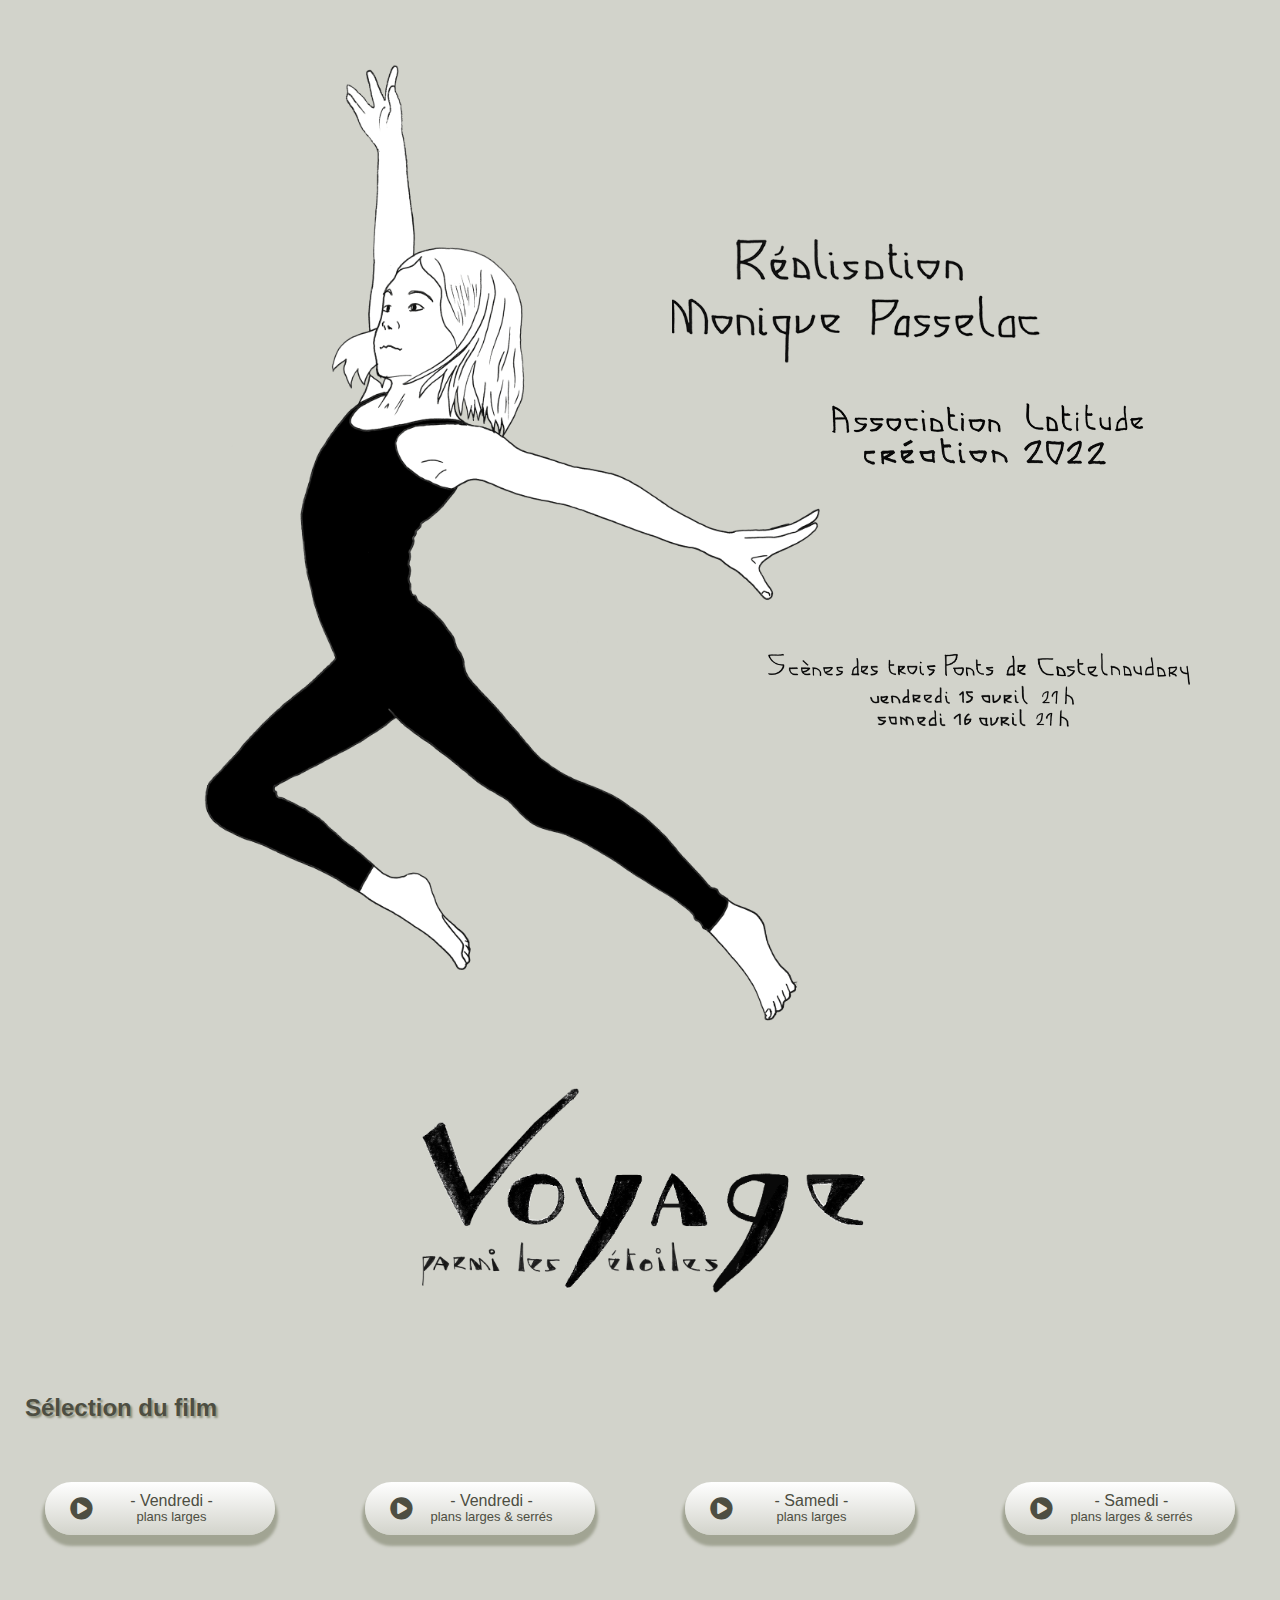
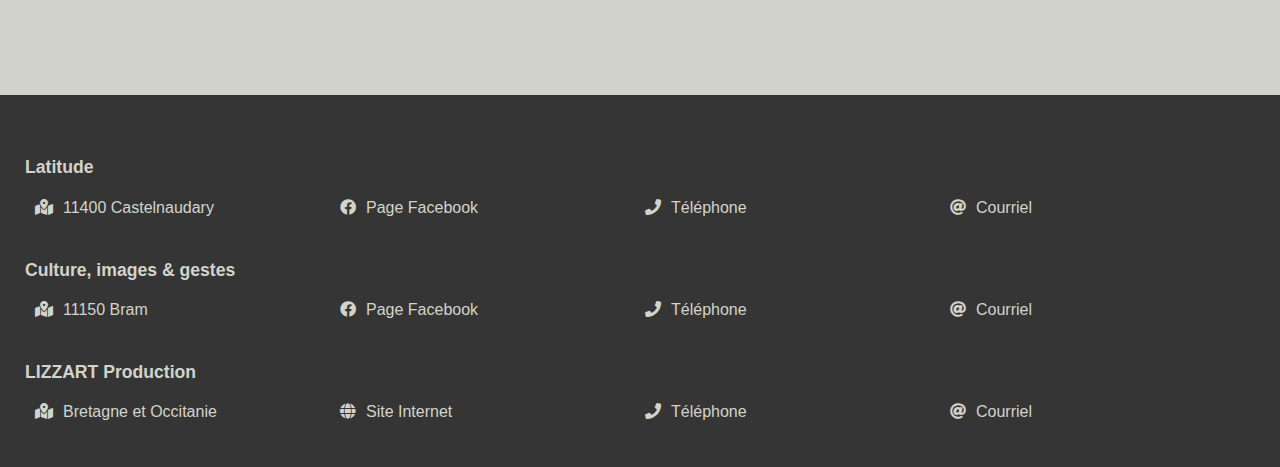
==== commit 05af0937: "modification of the page and adaptation of the javascript code" ====
--- a/2022/index.html
+++ b/2022/index.html
@@ -15,248 +15,60 @@
 </head>
 <body>
     <div id="bloc-page"> <!-- div for the page size max 1920px -->
-        <!-- Creation of the header with logo and nav menu -->
         <header class="header">
-            <!-- Logo latitude + Bram + Lizzart Production -->
-            <a href="https://www.facebook.com/cultureimagesetgestes/" class="header__link">
-                <img src="images/logo-CultureImageEtGestes.png" alt="Logo de l'association Culture Images et Gestes" class="header__logo" />
-            </a>
-            <a href="https://www.facebook.com/Latitude-Danse-contemporaine-975312699245086/" class="header__link">
-                <img src="images/logo-latitude.png" alt="Logo de l'association Latitude" class="header__logo" />
-            </a>
-            <a href="https://www.lizzart-production.com/" class="header__link">
-                <img src="images/LIZZART-production-3-150x75-1.png" alt="Logo de LIZZART Production" class="header__logo" />
-            </a>
-            <!-- Navigation menu -->
-            <nav class="nav">
-                <!-- Téléchargement -->
-                <a href="#telechargement" class="nav-link">
-                    <i class="fas fa-download nav-link__icon"></i>
-                    <span class="nav-link__texte">Téléchargement</span>
-                </a>
-                <!-- Visionnage -->
-                <a href="#visionnage" class="nav-link">
-                    <i class="fab fa-youtube nav-link__icon"></i>
-                    <span class="nav-link__texte">Visionnage</span>
-                </a>
-                <!-- Contact -->
-                <a href="#contact" class="nav-link">
-                    <i class="fas fa-address-book nav-link__icon"></i>
-                    <span class="nav-link__texte">Contacts</span>
-                </a>
-            </nav>
+            <!-- Inital affiche avec danseuse (afficher par défaut)-->
+            <div class="affiche">
+                <div class="affiche__texture affiche__texture--anim">
+                    <img src="images/texture-etoile.png" alt="ciel d'étoiles" />
+                    <div></div>
+                </div>
+                <div class="affiche__danseuse">
+                    <img src="images/danseuse-affiche.png" alt="danseuse" />
+                </div>
+                <div class="affiche__texte">
+                    <div class="affiche__texte--rogne"><img src="images/lettres-creation2022.png" alt="texte creation 2022" /></div>
+                    <div class="affiche__texte--rogne"><img src="images/lettres-creation2022.png" alt="texte creation 2022" /></div>
+                    <div class="affiche__texte--rogne"><img src="images/lettres-Monique.png" alt="texte réalisation" /></div>
+                    <div class="affiche__texte--rogne"><img src="images/lettres-Monique.png" alt="texte réalisation" /></div>
+                    <img src="images/lettres-salle-concert.png" alt="texte salle concert" />
+                    <img src="images/lettres-vendredi.png" alt="texte date vendredi" />
+                    <img src="images/lettres-samedi.png" alt="texte date samedi" />
+                </div>
+            </div>
+            <div class="affiche__titre">
+                <div></div>
+                <img src="images/lettres-voyage.png" alt="texte titre voyage" />
+                <img src="images/lettres-parmi.png" alt="texte titre parmi" />
+                <img src="images/lettres-les.png" alt="texte titre les" />
+                <img src="images/lettres-etoile.png" alt="texte titre etoiles" />
+            </div>
         </header>
 
-        <!-- Container for the title h1 with animation -->
-        <div class="title">
-            <div class="title--anim">
-                <div class="title__img">
-                    <img src="images/danseuse-width250px.png" alt="Image d'une danseuse" />
-                    <div class="title__img--anim1">
-                        <img src="images/danseuse_ombre-width250px.png" alt="Image d'une danseuse" />
-                    </div>
-                </div>
-                <h1> <!-- id for anchor to téléchargement area -->
-                    Voyage parmi les étoiles
-                </h1>
-                <div class="title__img">
-                    <img src="images/danseuse-width250px.png" alt="Image d'une danseuse" />
-                    <div class="title__img--anim2">
-                        <img src="images/danseuse_ombre-width250px.png" alt="Image d'une danseuse" />
-                    </div>
-                </div>
-            </div>
-        </div>
-        <!-- Creation of the 'Téléchargement' section -->
-        <section class="telechargement" id="telechargement"> <!-- id for anchor to téléchargement area -->
-            <!-- Téléchargement article -->
-            <article class="telechargement-article"> 
-                <!-- Title for spectacles -->
-                <h2>
-                    Téléchargement du spectacle
-                </h2>
-
-                <!-- Spectacle container -->
-                <div class="telechargement-container">
-                    <!-- 1st card : Spectacle de Vendredi (plans larges) -->
-                    <a href="videos/film_presentation_de_saison_21_22_new.mp4" download="videos/film_presentation_de_saison_21_22_new.mp4">
-                        <figure class="telechargement-fig">
-                            <!-- image -->
-                            <img src="images/jay-wennington-N_Y88TWmGwA-unsplash.jpg" alt="Photo Spectacle de Vendredi (plans larges)" />
-                            <!-- legend -->
-                            <figcaption class="telechargement-fig__caption">
-                                <!-- Div for description -->
-                                <div class="telechargement-fig__description">
-                                    <!-- title of card -->
-                                    <h3>
-                                        Spectacle de Vendredi (plans larges)
-                                    </h3>
-                                    <!-- text of card -->
-                                    <p>
-                                        Captation du spectacle de Vendredi 15 avril 2022 avec uniquement des plans larges 
-                                    </p>
-                                </div>
-                            </figcaption>
-                        </figure>
-                    </a>
-                    <!-- 2nd card : Spectacle de Vendredi (plans serrés) -->
-                    <a href="videos/Enregistrement_ecran_2022-05-10_a_23.46.23.mov" download="videos/Enregistrement_ecran_2022-05-10_a_23.46.23.mov">
-                        <figure class="telechargement-fig">
-                            <!-- image -->
-                            <img src="images/jay-wennington-N_Y88TWmGwA-unsplash.jpg" alt="Photo Spectacle de Vendredi (plans serrés)" />
-                            <!-- legend -->
-                            <figcaption class="telechargement-fig__caption">
-                                <!-- Div for description -->
-                                <div class="telechargement-fig__description">
-                                    <!-- title of card -->
-                                    <h3>
-                                        Spectacle de Vendredi (plans serrés)
-                                    </h3>
-                                    <!-- text of card -->
-                                    <p>
-                                        Captation du spectacle de Vendredi 15 avril 2022 avec des plans larges et serrés
-                                    </p>
-                                </div>
-                            </figcaption>
-                        </figure>
-                    </a>
-                    <!-- 3rd card : Spectacle de Samedi (plans larges) -->
-                    <a href="videos/Voyage_Intro_2.mp4" download="videos/Voyage_Intro_2.mp4">
-                        <figure class="telechargement-fig">
-                            <!-- image -->
-                            <img src="images/jay-wennington-N_Y88TWmGwA-unsplash.jpg" alt="Photo Spectacle de Samedi (plans larges)" />
-                            <!-- legend -->
-                            <figcaption class="telechargement-fig__caption">
-                                <!-- Div for description -->
-                                <div class="telechargement-fig__description">
-                                    <!-- title of card -->
-                                    <h3>
-                                        Spectacle de Samedi (plans larges)
-                                    </h3>
-                                    <!-- text of card -->
-                                    <p>
-                                        Captation du spectacle de Samedi 16 avril 2022 avec uniquement des plans larges 
-                                    </p>
-                                </div>
-                            </figcaption>
-                        </figure>
-                    </a>
-                    <!-- 4th card : Spectacle de Samedi (plans serrés) -->
-                    <a href="videos/Voyage_VisagesChoregraphes.mp4" download="videos/Voyage_VisagesChorgraphes.mp4">
-                        <figure class="telechargement-fig">
-                            <!-- image -->
-                            <img src="images/jay-wennington-N_Y88TWmGwA-unsplash.jpg" alt="Photo Spectacle de Samedi (plans serrés)" />
-                            <!-- legend -->
-                            <figcaption class="telechargement-fig__caption">
-                                <!-- Div for description -->
-                                <div class="telechargement-fig__description">
-                                    <!-- title of card -->
-                                    <h3>
-                                        Spectacle de Samedi (plans serrés)
-                                    </h3>
-                                    <!-- text of card -->
-                                    <p>
-                                        Captation du spectacle de Samedi 16 avril 2022 avec des plans larges et serrés
-                                    </p>
-                                </div>
-                            </figcaption>
-                        </figure>
-                    </a>
-                </div>
-            </article>
-
-            <!-- aside -->
-            <aside class="telechargement-aside">
-                <!-- aside title -->
-                <h2>
-                    Fonctionnement
-                </h2>
-                <!-- list -->
-                <ul class="fonction-list">
-                    <li class="fonction-list__li">
-                        <span class="fonction-list__number">1</span>
-                        <i class="fas fa-hand-pointer fa-fw fonction-list__icon"></i>
-                        <span class="fonction-list__texte">Choisissez le spectacle à télécharger</span>
-                    </li>
-                    <li class="fonction-list__li">
-                        <span class="fonction-list__number">2</span>
-                        <i class="fas fa-mouse fa-fw fonction-list__icon"></i>
-                        <span class="fonction-list__texte">Cliquer sur la vignette correspondante</span>
-                    </li>
-                    <li class="fonction-list__li fonction-list__li--selected">
-                        <span class="fonction-list__number fonction-list__number--selected">3</span>
-                        <i class="fas fa-file-download fa-fw fonction-list__icon fonction-list__icon--selected"></i>
-                        <span class="fonction-list__texte">Le téléchargement devrait commencer</span>
-                    </li>
-                </ul>
-            </aside>
-            <!-- Container for the background with animated stars-->
-            <div class="etoile--anim">
-                <img src="images/etoiles-bis.png" alt="ciel d'étoiles" />
-                <div class="etoile__background etoile__background--shadow"></div>
-            </div>
-        </section>
-
         <!-- Creation of the 'Lecture' section -->
-        <section class="lecture-section" id="visionnage"> <!-- id for anchor to visionnage area -->
+        <section class="lecture"> <!-- id for anchor to visionnage area -->
             <!-- Lecture article -->
-            <article class="lecture-article">
-                <!-- Title for restaurant -->
-                <h2>
-                    Visionnage du spectacle
-                </h2>
+            <article class="lecture__article" id="visionnage">
                 <!-- Lecteur container -->
                 <div class="lecteur-area">
-                    <!-- Inital lecteur avec danseuse (afficher par défaut)-->
-                        <div class="scene">
-                            <img class="scene__decor" src="images/scene-width1500.png" alt="Image de la scène" />
-                            <img class="scene__rideau-fixe" src="images/scene-rideau-fixe-width1500.png" alt="Image du rideau de scéne gauche" />
-                            <img id="rideau-left" class="scene__rideau-left" src="images/scene-rideau-left-width1500.png" alt="Image du rideau de scéne gauche" />
-                            <img id="rideau-right" class="scene__rideau-right" src="images/scene-rideau-right-width1500.png" alt="Image du rideau de scéne droite" />
-                            <div class="danseuse cube" id="div_danseuse">
-                                <div class="face">
-                                    <img src="images/danseuse-width250px.png" alt="Image de la danseuse" />
-                                    <img src="images/danseuse_ombre-width250px.png" alt="Image de l'ombre de la danseuse" />
-                                </div>
-                            </div>
-                            <div class="container">
-                                <div class="cube po200200">
-                                    <div class="face front">
-                                        <img src="images/danseuse-width250px.png" alt="Image de la danseuse" height="120px" />
-                                        <img src="images/danseuse_ombre-width250px.png" alt="Image de l'ombre de la danseuse" height="120px" />
-                                    </div>
-                                    <div class="face back">2</div>
-                                    <div class="face right">3</div>
-                                    <div class="face left">4</div>
-                                    <div class="face top">5</div>
-                                    <div class="face bottom">6</div>
-                                </div>
-                            </div>
-                            <div class="scene__fond" id="ecran">
-                                <div class="scene__fond--ecran">
-                                    <!-- Lecteur avec film sélectionner -->
-                                    <!-- Video de Vendredi plan large -->
-                                    <video controls controlslist="nodownload" class="vendredi-large" id="video">
-                                        <source id="src_webm" src="/media/cc0-videos/flower.webm"
-                                                type="video/webm">
-                                        <source id="src_mp4" src="videos/film_presentation_de_saison_21_22_new.mp4"
-                                                type="video/mp4">
-                                        Sorry, your browser doesn't support embedded videos.
-                                    </video>
-                                </div>
-                            </div>
-                            <div class="scene__plafond"></div>
-                        </div>
+                    <!-- Video bloc -->
+                    <video controls controlslist="nodownload" id="video">
+                        <source id="src_webm" src="" type="video/webm">
+                        <source id="src_mp4" src="" type="video/mp4">
+                        Sorry, your browser doesn't support embedded videos.
+                    </video>
+                </div>
+                <div class="telechargement button">
+                    <a href="" download="" id="download"><i class="fas fa-download"></i>Téléchargement</a>
                 </div>
             </article>
 
             <!-- aside -->
-            <aside class="lecture-aside">
+            <aside class="lecture__aside">
                 <!-- aside title -->
                 <h2>
                     Sélection du film
                 </h2>
-                <div class="lecture-container">
+                <div class="container">
                     <!-- 1st button : Spectacle de Vendredi (tout le monde) -->
                     <div class="button button--spectacle" id="btn_vendredi_large">
                         <i class="fas fa-play-circle"></i>
@@ -291,11 +103,6 @@
                     </div>
                 </div>
             </aside>
-            <!-- Container for the background with animated stars-->
-            <div class="etoile--anim">
-                <img src="images/etoiles-bis.png" alt="ciel d'étoiles" />
-                <div class="etoile__background"></div>
-            </div>
         </section>
 
 
@@ -338,17 +145,17 @@
         let btn_samedi_large = document.getElementById("btn_samedi_large");
         let btn_samedi_serre = document.getElementById("btn_samedi_serre");
         
-        let div_danseuse = document.getElementById("div_danseuse");
-        let ecran = document.getElementById("ecran");
-        let rideau_left = document.getElementById("rideau-left");
-        let rideau_right = document.getElementById("rideau-right");
-
+        let ecran = document.getElementById("visionnage");
         var player = document.getElementById('video');
         var mp4Vid = document.getElementById('src_mp4');
         var webmVid = document.getElementById('src_webm');
+        var download = document.getElementById('download');
+
+        ecran.style.height = "0";
 
         btn_vendredi_large.addEventListener("click", () => {
             changeSource("videos/film_presentation_de_saison_21_22_new.mp4");
+            event.preventDefault();
         })
 
         btn_vendredi_serre.addEventListener("click", () => {
@@ -365,24 +172,32 @@
 
         function changeSource(url_src) {
             player.pause();
-            if(getComputedStyle(player).display != "none" && mp4Vid.getAttribute('src') == url_src ){
-                player.style.display = "none";
-                div_danseuse.style.display = "block"
-                ecran.style.zIndex = "-2"
-                ecran.style.transition = "z-index 100ms"
-                rideau_left.style.transform = "translateX(0)"
-                rideau_right.style.transform = "translateX(0)"
+            download.setAttribute('href', url_src);
+            download.setAttribute('download',url_src);
+            if(getComputedStyle(ecran).height != "0" && mp4Vid.getAttribute('src') == url_src ){
+                ecran.style.height = "0"
+                mp4Vid.src = "";
+                src_webm.src = "";
             } else {
                 mp4Vid.src = url_src;
-                player.style.display = "block";
+                src_webm.src = "";
+                ecran.style.height = calcul_height() + "px"
                 player.load();
                 // player.play();
-                div_danseuse.style.display = "none"
-                ecran.style.zIndex = "4"
-                ecran.style.transition = "z-index 100ms 1s"
-                rideau_left.style.transform = "translateX(-42%)"
-                rideau_right.style.transform = "translateX(42%)"
             }
+        }
+
+        function calcul_height() {
+            let vw = window.innerWidth;
+            let vh = window.innerHeight;
+            let telechargement = document.querySelector('.telechargement');
+            let offsetHeight = telechargement.offsetHeight;
+            let style = getComputedStyle(telechargement);
+            let topMargin = parseInt(style.marginTop);
+            let botMargin = parseInt(style.marginBottom);
+            let telechargement_height = offsetHeight + topMargin + botMargin;
+            let video_height = vw * ( 28.125 / 100 );
+            return telechargement_height + video_height
         }
     </script>
 </body>
--- a/2022/css/style.css
+++ b/2022/css/style.css
@@ -1,2 +1,2 @@
-*{-webkit-box-sizing:content-box;box-sizing:content-box}body{font-family:"Roboto", Verdana, sans-serif}h1,.footer>h2{font-family:"Shrikhand", Verdana, sans-serif}#acceuil{font-family:"Roboto", Verdana, sans-serif}#bloc-page{max-width:1920px;margin:0 auto}.header{display:-webkit-box;display:-ms-flexbox;display:flex;-webkit-box-pack:justify;-ms-flex-pack:justify;justify-content:space-between;-ms-flex-line-pack:justify;align-content:space-between;-ms-flex-wrap:wrap;flex-wrap:wrap;background-color:#D2D3CB}.header__link{text-decoration:none;color:#000}.header__link>img{-webkit-box-sizing:border-box;box-sizing:border-box;margin:20px 25px;height:75px;-o-object-fit:cover;object-fit:cover;text-align:center}.header .nav{display:-webkit-box;display:-ms-flexbox;display:flex;-ms-flex-pack:distribute;justify-content:space-around;-webkit-box-align:space-around;-ms-flex-align:space-around;align-items:space-around;width:100%;padding:20px 0;background-color:#fff;-webkit-box-shadow:inset 0px 20px 10px -10px #D2D3CB;box-shadow:inset 0px 20px 10px -10px #D2D3CB}.header .nav .nav-link{text-decoration:none;color:#000;display:-webkit-box;display:-ms-flexbox;display:flex}.header .nav .nav-link__icon{color:#6e705f;font-size:18px;margin-top:5px;margin-right:5px}.header .nav .nav-link__texte{color:#6e705f;font-size:18px;margin-top:5px}.footer{background-color:#353535;color:#D2D3CB;padding:25px}.footer__block{margin-top:37.5px}.footer__block>h2{font-size:110%;margin:0}.footer-list{display:-webkit-box;display:-ms-flexbox;display:flex;-ms-flex-wrap:wrap;flex-wrap:wrap;list-style-type:none;padding-left:10px}.footer-list>li{-webkit-box-sizing:border-box;box-sizing:border-box;width:100%;padding:5px 0}@media screen and (min-width: 769px){.footer-list>li{width:50%}}@media screen and (min-width: 1135px){.footer-list>li{width:25%}}.footer-list__link{text-decoration:none;color:#D2D3CB;font-size:16px}.footer-list__link>i{padding:0 10px 0 0}.fonction-list{display:-webkit-box;display:-ms-flexbox;display:flex;-webkit-box-orient:vertical;-webkit-box-direction:normal;-ms-flex-direction:column;flex-direction:column;list-style-type:none;padding-left:25px;margin:0}@media screen and (min-width: 769px){.fonction-list{-webkit-box-orient:horizontal;-webkit-box-direction:normal;-ms-flex-direction:row;flex-direction:row;-ms-flex-wrap:wrap;flex-wrap:wrap;-webkit-box-pack:center;-ms-flex-pack:center;justify-content:center}}@media screen and (min-width: 1135px){.fonction-list{-webkit-box-orient:horizontal;-webkit-box-direction:normal;-ms-flex-direction:row;flex-direction:row;-ms-flex-wrap:wrap;flex-wrap:wrap;-webkit-box-pack:center;-ms-flex-pack:center;justify-content:center}}.fonction-list__li{margin:17px 33.578px 17px 13.578px;max-width:384.75px;padding:25px 65px 25px 0;background-color:#f6f6f5;border-radius:25px;-webkit-box-shadow:0 4px 12px -2px #cecece;box-shadow:0 4px 12px -2px #cecece;display:-webkit-box;display:-ms-flexbox;display:flex;-webkit-box-align:center;-ms-flex-align:center;align-items:center;position:relative}.fonction-list__li--selected{background-color:#c8cac0}.fonction-list__number{background-color:#a1a493;padding:5px 9px 5px 9px;color:#4d4e42;font-size:90%;border-radius:20px;position:absolute;left:-13.578px;z-index:1}.fonction-list__number--selected{background-color:#797b68}.fonction-list__icon{color:#a1a493;font-size:19px;min-width:23.75px;margin:0 25px}.fonction-list__icon--selected{color:#797b68}.fonction-list__texte{width:311px}.etoile--anim{position:absolute;top:0;left:0;bottom:0;right:0;z-index:0;overflow:hidden;display:-webkit-box;display:-ms-flexbox;display:flex;-webkit-box-pack:center;-ms-flex-pack:center;justify-content:center}.etoile--anim>img{height:750px;display:inline-block;opacity:0;-webkit-animation:perspective-star 10s cubic-bezier(0.3, 0.3, 0.7, 0.7) infinite;animation:perspective-star 10s cubic-bezier(0.3, 0.3, 0.7, 0.7) infinite}.etoile__background{position:absolute;top:0;left:0;bottom:0;right:0;z-index:1;background:-webkit-gradient(linear, left top, left bottom, from(transparent), to(white));background:linear-gradient(transparent, white)}.etoile__background--shadow{-webkit-box-shadow:inset 0px -20px 10px -10px #D2D3CB;box-shadow:inset 0px -20px 10px -10px #D2D3CB}@-webkit-keyframes perspective-star{0%{-webkit-transform:translate3d(-50px, -80px, 0) rotateZ(-5deg);transform:translate3d(-50px, -80px, 0) rotateZ(-5deg)}5%{opacity:0}10%{opacity:1}90%{opacity:1}95%{opacity:0}100%{-webkit-transform:translate3d(50px, -60px, 0) rotateZ(5deg);transform:translate3d(50px, -60px, 0) rotateZ(5deg)}}@keyframes perspective-star{0%{-webkit-transform:translate3d(-50px, -80px, 0) rotateZ(-5deg);transform:translate3d(-50px, -80px, 0) rotateZ(-5deg)}5%{opacity:0}10%{opacity:1}90%{opacity:1}95%{opacity:0}100%{-webkit-transform:translate3d(50px, -60px, 0) rotateZ(5deg);transform:translate3d(50px, -60px, 0) rotateZ(5deg)}}.scene{width:95%;position:relative;overflow:hidden}.scene__decor{width:100%}.scene__rideau-fixe{width:100%;position:absolute;top:0;left:0;bottom:0;right:0;z-index:3}.scene__rideau-left{width:100%;position:absolute;top:0;left:0;bottom:0;right:0;z-index:-1;-webkit-transform:translateX(0);transform:translateX(0);-webkit-transition:-webkit-transform 1s ease-in-out;transition:-webkit-transform 1s ease-in-out;transition:transform 1s ease-in-out;transition:transform 1s ease-in-out, -webkit-transform 1s ease-in-out}.scene__rideau-right{width:100%;position:absolute;top:0;left:0;bottom:0;right:0;z-index:-1;-webkit-transform:translateX(0);transform:translateX(0);-webkit-transition:-webkit-transform 1s ease-in-out;transition:-webkit-transform 1s ease-in-out;transition:transform 1s ease-in-out;transition:transform 1s ease-in-out, -webkit-transform 1s ease-in-out}.scene>.danseuse{position:absolute;top:0;left:0;bottom:33%;right:0;z-index:2;-webkit-transform-style:preserve-3d;transform-style:preserve-3d;-webkit-perspective:400px;perspective:400px;-webkit-animation:perspective-ombre 2.5s cubic-bezier(1, 1, 1, 1) infinite both;animation:perspective-ombre 2.5s cubic-bezier(1, 1, 1, 1) infinite both}.scene>.danseuse .face{display:block;width:100%;height:100%;border:none;-webkit-transform-style:preserve-3d;transform-style:preserve-3d}.scene>.danseuse .face img:nth-child(1){display:block;margin:auto;width:20%;position:absolute;top:0;left:0;bottom:0;right:0;z-index:1;-webkit-transform:translate3d(200%, 35%, -50px);transform:translate3d(200%, 35%, -50px);-webkit-animation:saut-danseuse 2.5s cubic-bezier(1, 1, 1, 1) infinite both;animation:saut-danseuse 2.5s cubic-bezier(1, 1, 1, 1) infinite both}.scene>.danseuse .face img:nth-child(2){display:block;margin:auto;width:20%;-webkit-filter:drop-shadow(0 0 5px #000);filter:drop-shadow(0 0 5px #000);position:absolute;top:0;left:0;bottom:0;right:0;z-index:0;-webkit-transform-origin:50% 99%;transform-origin:50% 99%;-webkit-transform:translate3d(200%, 35%, -50px) rotateX(90deg);transform:translate3d(200%, 35%, -50px) rotateX(90deg);transform:translate3d(200%, 35%, -50px) rotateX(90deg);-webkit-animation:saut-ombre 2.5s cubic-bezier(1, 1, 1, 1) infinite both;animation:saut-ombre 2.5s cubic-bezier(1, 1, 1, 1) infinite both}.scene>.danseuse .front{background:rgba(0,0,0,0.3)}.scene__fond{position:absolute;top:0;left:8.5%;bottom:0;right:8.5%;z-index:-2;height:54%;background-color:#000000;display:-webkit-box;display:-ms-flexbox;display:flex;-webkit-box-pack:center;-ms-flex-pack:center;justify-content:center}.scene__fond--ecran{margin-top:5px;height:96%;width:80%;background-color:#ffffff;display:-webkit-box;display:-ms-flexbox;display:flex;-webkit-box-pack:center;-ms-flex-pack:center;justify-content:center;-webkit-box-align:center;-ms-flex-align:center;align-items:center}.scene__fond--ecran>video{height:95%;max-width:95%;min-width:60%;-o-object-fit:scale-down;object-fit:scale-down;background-color:#000000;display:none}.scene>.container{display:none;position:absolute;top:100px;left:250px;z-index:3;width:200px;height:200px;margin:24px;border:none}.scene>.container .cube{width:100%;height:100%;-webkit-backface-visibility:visible;backface-visibility:visible;-webkit-transform-style:preserve-3d;transform-style:preserve-3d;-webkit-animation:perspective-cube 2.5s cubic-bezier(0.3, 0.3, 0.7, 0.7) infinite;animation:perspective-cube 2.5s cubic-bezier(0.3, 0.3, 0.7, 0.7) infinite}.scene>.container .cube>.face{display:block;position:absolute;width:200px;height:200px;border:none;line-height:200px;font-family:sans-serif;font-size:120px;color:white;text-align:center;-webkit-transform-style:preserve-3d;transform-style:preserve-3d}.scene>.container .cube>.face img:nth-child(1){display:block;margin:auto;position:absolute;top:0;left:0;bottom:0;right:0;z-index:1;-webkit-transform:translate3d(0, 0, -50px);transform:translate3d(0, 0, -50px);-webkit-animation:saut-danseuse 2.5s cubic-bezier(0.3, 0.3, 0.7, 0.7) infinite;animation:saut-danseuse 2.5s cubic-bezier(0.3, 0.3, 0.7, 0.7) infinite}.scene>.container .cube>.face img:nth-child(2){display:block;margin:auto;position:absolute;top:0;left:0;bottom:0;right:0;z-index:0;-webkit-transform-origin:50% 100%;transform-origin:50% 100%;-webkit-transform:translate3d(0, 0, -50px) rotateX(90deg);transform:translate3d(0, 0, -50px) rotateX(90deg);-webkit-animation:saut-ombre 2.5s cubic-bezier(0.3, 0.3, 0.7, 0.7) infinite;animation:saut-ombre 2.5s cubic-bezier(0.3, 0.3, 0.7, 0.7) infinite}.scene>.container .cube .front{background:rgba(0,0,0,0.3);-webkit-transform:translateZ(100px);transform:translateZ(100px)}.scene>.container .cube .back{background:lime;color:black;-webkit-transform:rotateY(180deg) translateZ(100px);transform:rotateY(180deg) translateZ(100px)}.scene>.container .cube .right{background:rgba(196,0,0,0.7);-webkit-transform:rotateY(90deg) translateZ(100px);transform:rotateY(90deg) translateZ(100px)}.scene>.container .cube .left{background:rgba(0,0,196,0.7);-webkit-transform:rotateY(-90deg) translateZ(100px);transform:rotateY(-90deg) translateZ(100px)}.scene>.container .cube .top{background:rgba(196,196,0,0.7);-webkit-transform:rotateX(90deg) translateZ(100px);transform:rotateX(90deg) translateZ(100px)}.scene>.container .cube .bottom{background:rgba(196,0,196,0.7);-webkit-transform:rotateX(-90deg) translateZ(100px);transform:rotateX(-90deg) translateZ(100px)}@-webkit-keyframes saut-danseuse{0%{-webkit-transform:translate3d(200%, 35%, -50px);transform:translate3d(200%, 35%, -50px)}35%{-webkit-transform:translate3d(60%, 35%, -70px);transform:translate3d(60%, 35%, -70px)}60%{-webkit-transform:translate3d(-40%, 5%, -90px);transform:translate3d(-40%, 5%, -90px)}75%{-webkit-transform:translate3d(-65%, 35%, -110px);transform:translate3d(-65%, 35%, -110px)}100%{-webkit-transform:translate3d(-85%, 35%, -130px);transform:translate3d(-85%, 35%, -130px)}}@keyframes saut-danseuse{0%{-webkit-transform:translate3d(200%, 35%, -50px);transform:translate3d(200%, 35%, -50px)}35%{-webkit-transform:translate3d(60%, 35%, -70px);transform:translate3d(60%, 35%, -70px)}60%{-webkit-transform:translate3d(-40%, 5%, -90px);transform:translate3d(-40%, 5%, -90px)}75%{-webkit-transform:translate3d(-65%, 35%, -110px);transform:translate3d(-65%, 35%, -110px)}100%{-webkit-transform:translate3d(-85%, 35%, -130px);transform:translate3d(-85%, 35%, -130px)}}@-webkit-keyframes saut-ombre{0%{-webkit-transform:translate3d(200%, 35%, -50px) rotateX(90deg);transform:translate3d(200%, 35%, -50px) rotateX(90deg)}35%{-webkit-transform:translate3d(60%, 35%, -70px) rotateX(90deg);transform:translate3d(60%, 35%, -70px) rotateX(90deg)}60%{-webkit-transform:translate3d(-40%, 35%, -150px) rotateX(75deg);transform:translate3d(-40%, 35%, -150px) rotateX(75deg)}75%{-webkit-transform:translate3d(-65%, 35%, -110px) rotateX(90deg);transform:translate3d(-65%, 35%, -110px) rotateX(90deg)}100%{-webkit-transform:translate3d(-85%, 35%, -130px) rotateX(90deg);transform:translate3d(-85%, 35%, -130px) rotateX(90deg)}}@keyframes saut-ombre{0%{-webkit-transform:translate3d(200%, 35%, -50px) rotateX(90deg);transform:translate3d(200%, 35%, -50px) rotateX(90deg)}35%{-webkit-transform:translate3d(60%, 35%, -70px) rotateX(90deg);transform:translate3d(60%, 35%, -70px) rotateX(90deg)}60%{-webkit-transform:translate3d(-40%, 35%, -150px) rotateX(75deg);transform:translate3d(-40%, 35%, -150px) rotateX(75deg)}75%{-webkit-transform:translate3d(-65%, 35%, -110px) rotateX(90deg);transform:translate3d(-65%, 35%, -110px) rotateX(90deg)}100%{-webkit-transform:translate3d(-85%, 35%, -130px) rotateX(90deg);transform:translate3d(-85%, 35%, -130px) rotateX(90deg)}}@-webkit-keyframes perspective-ombre{0%{-webkit-perspective-origin:200% 0%;perspective-origin:200% 0%}35%{-webkit-perspective-origin:100% 0%;perspective-origin:100% 0%}60%{-webkit-perspective-origin:center 0%;perspective-origin:center 0%}75%{-webkit-perspective-origin:0% 0%;perspective-origin:0% 0%}100%{-webkit-perspective-origin:-100% 0%;perspective-origin:-100% 0%}}@keyframes perspective-ombre{0%{-webkit-perspective-origin:200% 0%;perspective-origin:200% 0%}35%{-webkit-perspective-origin:100% 0%;perspective-origin:100% 0%}60%{-webkit-perspective-origin:center 0%;perspective-origin:center 0%}75%{-webkit-perspective-origin:0% 0%;perspective-origin:0% 0%}100%{-webkit-perspective-origin:-100% 0%;perspective-origin:-100% 0%}}@-webkit-keyframes perspective-cube{0%{-webkit-perspective:400px;perspective:400px;-webkit-perspective-origin:200% 0%;perspective-origin:200% 0%}25%{-webkit-perspective:400px;perspective:400px;-webkit-perspective-origin:100% 0%;perspective-origin:100% 0%}50%{-webkit-perspective:400px;perspective:400px;-webkit-perspective-origin:25% 25%;perspective-origin:25% 25%}75%{-webkit-perspective:400px;perspective:400px;-webkit-perspective-origin:-50% 0%;perspective-origin:-50% 0%}100%{-webkit-perspective:400px;perspective:400px;-webkit-perspective-origin:-100% 0%;perspective-origin:-100% 0%}}@keyframes perspective-cube{0%{-webkit-perspective:400px;perspective:400px;-webkit-perspective-origin:200% 0%;perspective-origin:200% 0%}25%{-webkit-perspective:400px;perspective:400px;-webkit-perspective-origin:100% 0%;perspective-origin:100% 0%}50%{-webkit-perspective:400px;perspective:400px;-webkit-perspective-origin:25% 25%;perspective-origin:25% 25%}75%{-webkit-perspective:400px;perspective:400px;-webkit-perspective-origin:-50% 0%;perspective-origin:-50% 0%}100%{-webkit-perspective:400px;perspective:400px;-webkit-perspective-origin:-100% 0%;perspective-origin:-100% 0%}}.resto-fig{margin:0;display:-webkit-box;display:-ms-flexbox;display:flex;-webkit-box-orient:vertical;-webkit-box-direction:normal;-ms-flex-direction:column;flex-direction:column}.resto-fig>img{width:100%;height:175px;-o-object-fit:cover;object-fit:cover;border-top-left-radius:25px;border-top-right-radius:25px}.resto-fig__caption{background-color:#fff;border-bottom-left-radius:25px;border-bottom-right-radius:25px;padding:0 25px 20px 25px;display:-webkit-box;display:-ms-flexbox;display:flex;-webkit-box-pack:justify;-ms-flex-pack:justify;justify-content:space-between;-webkit-box-align:center;-ms-flex-align:center;align-items:center}.resto-fig__description>h3{margin:0;padding-top:23px}.resto-fig__description>p{margin:0;padding-top:5px}.resto-fig__heart{margin:5px;font-size:x-large}.plat{display:-webkit-box;display:-ms-flexbox;display:flex;-webkit-box-align:center;-ms-flex-align:center;align-items:center;background-color:#fff;border-radius:20px;-webkit-box-shadow:0 2px 7px -1px #cecece;box-shadow:0 2px 7px -1px #cecece;margin:7px 0;overflow:hidden;cursor:pointer}.plat__description{margin:17px auto 17px 10px;min-width:0;display:-webkit-box;display:-ms-flexbox;display:flex;-webkit-box-orient:vertical;-webkit-box-direction:normal;-ms-flex-direction:column;flex-direction:column}.plat__description>h3{margin:0;padding-bottom:7px;font-size:110%;font-weight:600;white-space:nowrap;overflow:hidden;text-overflow:ellipsis}.plat__description>p{margin:0;font-size:90%;white-space:nowrap;overflow:hidden;text-overflow:ellipsis}.plat__prix{margin:auto 25px 17px 10px;font-weight:600;font-size:90%}.plat__icon{-webkit-box-sizing:border-box;box-sizing:border-box;padding:28px;background-color:#99E2D0;text-align:center;border-top-right-radius:20px;border-bottom-right-radius:20px}.plat__icon--animationTranslate{overflow:hidden;width:0;min-width:0;-webkit-transition:all 600ms ease-in-out;transition:all 600ms ease-in-out}.plat__icon--animationRotate{font-size:130%;color:#fff;-webkit-transform:rotate(-270deg);transform:rotate(-270deg);-webkit-transition:-webkit-transform 300ms 300ms ease-in-out;transition:-webkit-transform 300ms 300ms ease-in-out;transition:transform 300ms 300ms ease-in-out;transition:transform 300ms 300ms ease-in-out, -webkit-transform 300ms 300ms ease-in-out}.plat:hover .plat__icon--animationTranslate{width:76.8px;min-width:76.8px}.plat:hover .plat__icon--animationRotate{-webkit-transform:rotate(0);transform:rotate(0)}@-webkit-keyframes plat-anim{0%{-webkit-transform:translateY(30px);transform:translateY(30px)}100%{-webkit-transform:translateY(0);transform:translateY(0)}}@keyframes plat-anim{0%{-webkit-transform:translateY(30px);transform:translateY(30px)}100%{-webkit-transform:translateY(0);transform:translateY(0)}}.button{color:#4d4e42;background:-webkit-gradient(linear, left bottom, left top, from(#D2D3CB), to(#fff));background:linear-gradient(to top, #D2D3CB, #fff);padding:20px 25px;margin:35px auto 60px auto;border-radius:35px;-webkit-box-shadow:0px 8px #a1a493;box-shadow:0px 8px #a1a493;cursor:pointer;position:relative;z-index:1}.button--spectacle{display:-webkit-box;display:-ms-flexbox;display:flex;-webkit-box-align:center;-ms-flex-align:center;align-items:center;width:180px}.button--spectacle>i{font-size:23px}.button--spectacle>div{display:-webkit-box;display:-ms-flexbox;display:flex;-webkit-box-orient:vertical;-webkit-box-direction:normal;-ms-flex-direction:column;flex-direction:column;-webkit-box-align:center;-ms-flex-align:center;align-items:center;margin:auto;width:100%}.button--spectacle>div .smaller{font-size:13px}.button:hover::after{opacity:1}.button:hover:active{-webkit-box-shadow:0 4px #a1a493;box-shadow:0 4px #a1a493;-webkit-transform:translateY(4px);transform:translateY(4px);-webkit-transition:all 300ms;transition:all 300ms}.button:hover:active::after{opacity:0}.button::after{position:absolute;top:0;left:0;bottom:0;right:0;z-index:-1;content:"";background:-webkit-gradient(linear, left bottom, left top, from(#c8cac0), to(#f2f2f2));background:linear-gradient(to top, #c8cac0, #f2f2f2);-webkit-box-shadow:0px 8px #797b68;box-shadow:0px 8px #797b68;border-radius:35px;opacity:0;-webkit-transition:opacity 150ms;transition:opacity 150ms}.new{position:absolute;top:20px;right:10px;margin:0;-webkit-box-sizing:border-box;box-sizing:border-box;width:80px;background-color:#99E2D0;color:#278870;padding:6px;border-radius:3px;font-size:90%;text-align:center}.new--enable{display:block}.new--disable{display:none}.jaime{position:relative;overflow:hidden;cursor:pointer}.jaime>.fas.fa-heart{opacity:0;color:rgba(0,0,0,0);background:-webkit-gradient(linear, left bottom, left top, from(#D2D3CB), to(#fff));background:linear-gradient(to top, #D2D3CB, #fff);background-clip:text;-webkit-background-clip:text}.jaime>.far.fa-heart{position:absolute;z-index:3}.jaime__voile{width:24px;height:24px;background-color:#f7f7f7;position:absolute;bottom:4px;z-index:1}.jaime__voile--background{background-color:#fff}.jaime__vague{display:-webkit-box;display:-ms-flexbox;display:flex;-webkit-box-pack:end;-ms-flex-pack:end;justify-content:flex-end;-webkit-box-align:end;-ms-flex-align:end;align-items:flex-end;width:72px;height:24px;background-color:rgba(0,0,0,0);position:absolute;bottom:-2px;right:0;z-index:2}.jaime__vague>div{width:16%;height:25%;background-color:#f7f7f7;border-bottom-left-radius:5px;border-bottom-right-radius:5px}.jaime__vague--background>div{background-color:#fff}.jaime:hover>.far.fa-heart{-webkit-animation:heart-contour 1000ms 500ms forwards;animation:heart-contour 1000ms 500ms forwards}.jaime:hover>.fas.fa-heart{-webkit-animation:heart-contain0 200ms 245ms forwards;animation:heart-contain0 200ms 245ms forwards}.jaime:hover>.jaime__voile{-webkit-animation:heart-contain1 2000ms forwards;animation:heart-contain1 2000ms forwards}.jaime:hover>.jaime__vague{-webkit-animation:heart-contain2 1500ms forwards;animation:heart-contain2 1500ms forwards}@-webkit-keyframes heart-contour{0%{opacity:1}100%{opacity:0}}@keyframes heart-contour{0%{opacity:1}100%{opacity:0}}@-webkit-keyframes heart-contain0{0%{opacity:0}100%{opacity:1}}@keyframes heart-contain0{0%{opacity:0}100%{opacity:1}}@-webkit-keyframes heart-contain1{0%{-webkit-transform:translateY(0);transform:translateY(0)}100%{-webkit-transform:translateY(-27px);transform:translateY(-27px)}}@keyframes heart-contain1{0%{-webkit-transform:translateY(0);transform:translateY(0)}100%{-webkit-transform:translateY(-27px);transform:translateY(-27px)}}@-webkit-keyframes heart-contain2{0%{-webkit-transform:translate(0, 0);transform:translate(0, 0)}100%{-webkit-transform:translate(50px, -27px);transform:translate(50px, -27px)}}@keyframes heart-contain2{0%{-webkit-transform:translate(0, 0);transform:translate(0, 0)}100%{-webkit-transform:translate(50px, -27px);transform:translate(50px, -27px)}}.title{display:-webkit-box;display:-ms-flexbox;display:flex;-webkit-box-orient:vertical;-webkit-box-direction:normal;-ms-flex-direction:column;flex-direction:column;-webkit-box-pack:center;-ms-flex-pack:center;justify-content:center;-webkit-box-align:center;-ms-flex-align:center;align-items:center;margin:0;padding:40px 60px 40px 60px;-webkit-box-shadow:inset 0px -20px 10px -10px #D2D3CB;box-shadow:inset 0px -20px 10px -10px #D2D3CB}.title__img{margin:0 20px;position:relative;z-index:-1}.title__img img{height:100px}.title__img:nth-last-child(1){-webkit-transform:rotateY(180deg);transform:rotateY(180deg)}.title__img--anim1{position:absolute;top:0;left:0;bottom:0;right:0;z-index:-1;-webkit-transform-origin:50% 98%;transform-origin:50% 98%;-webkit-animation:ombre-texte1 10s cubic-bezier(0.3, 0.3, 0.7, 0.7) infinite;animation:ombre-texte1 10s cubic-bezier(0.3, 0.3, 0.7, 0.7) infinite}.title__img--anim2{position:absolute;top:0;left:0;bottom:0;right:0;z-index:-1;-webkit-transform-origin:50% 98%;transform-origin:50% 98%;-webkit-animation:ombre-texte2 10s cubic-bezier(0.3, 0.3, 0.7, 0.7) infinite;animation:ombre-texte2 10s cubic-bezier(0.3, 0.3, 0.7, 0.7) infinite}.title--anim{display:-webkit-box;display:-ms-flexbox;display:flex;-webkit-box-pack:center;-ms-flex-pack:center;justify-content:center;-ms-flex-line-pack:center;align-content:center;-ms-flex-wrap:wrap;flex-wrap:wrap;margin:auto;width:100%;opacity:0;-webkit-perspective:100px;perspective:100px;-webkit-animation:perspective-texte 10s cubic-bezier(0.3, 0.3, 0.7, 0.7) infinite;animation:perspective-texte 10s cubic-bezier(0.3, 0.3, 0.7, 0.7) infinite}.title--anim>h1{font-size:230%;text-align:center;color:#6e705f;position:relative}.title--anim>h1::after{content:"Voyage parmi les étoiles";position:absolute;top:0;left:0;bottom:0;right:0;z-index:-1;color:#ddded8;-webkit-transform-origin:50% 75%;transform-origin:50% 75%;-webkit-animation:ombre-texte1 10s cubic-bezier(0.3, 0.3, 0.7, 0.7) infinite;animation:ombre-texte1 10s cubic-bezier(0.3, 0.3, 0.7, 0.7) infinite}@-webkit-keyframes perspective-texte{0%{-webkit-perspective-origin:60% 0%;perspective-origin:60% 0%}5%{-webkit-perspective-origin:59% 0%;perspective-origin:59% 0%;opacity:0}10%{-webkit-perspective-origin:58% 0%;perspective-origin:58% 0%;opacity:1}50%{-webkit-perspective-origin:50% 0%;perspective-origin:50% 0%}90%{-webkit-perspective-origin:42% 0%;perspective-origin:42% 0%;opacity:1}95%{-webkit-perspective-origin:41% 0%;perspective-origin:41% 0%;opacity:0}100%{-webkit-perspective-origin:40% 0%;perspective-origin:40% 0%}}@keyframes perspective-texte{0%{-webkit-perspective-origin:60% 0%;perspective-origin:60% 0%}5%{-webkit-perspective-origin:59% 0%;perspective-origin:59% 0%;opacity:0}10%{-webkit-perspective-origin:58% 0%;perspective-origin:58% 0%;opacity:1}50%{-webkit-perspective-origin:50% 0%;perspective-origin:50% 0%}90%{-webkit-perspective-origin:42% 0%;perspective-origin:42% 0%;opacity:1}95%{-webkit-perspective-origin:41% 0%;perspective-origin:41% 0%;opacity:0}100%{-webkit-perspective-origin:40% 0%;perspective-origin:40% 0%}}@-webkit-keyframes ombre-texte1{0%{-webkit-transform:skewX(80deg) rotate3d(1, 0, 0, 70deg);transform:skewX(80deg) rotate3d(1, 0, 0, 70deg)}5%{-webkit-transform:skewX(70deg) rotate3d(1, 0, 0, 60deg);transform:skewX(70deg) rotate3d(1, 0, 0, 60deg)}50%{-webkit-transform:skewX(0deg) rotate3d(1, 0, 0, 0deg);transform:skewX(0deg) rotate3d(1, 0, 0, 0deg)}95%{-webkit-transform:skewX(-70deg) rotate3d(1, 0, 0, 60deg);transform:skewX(-70deg) rotate3d(1, 0, 0, 60deg)}100%{-webkit-transform:skewX(-80deg) rotate3d(1, 0, 0, 70deg);transform:skewX(-80deg) rotate3d(1, 0, 0, 70deg)}}@keyframes ombre-texte1{0%{-webkit-transform:skewX(80deg) rotate3d(1, 0, 0, 70deg);transform:skewX(80deg) rotate3d(1, 0, 0, 70deg)}5%{-webkit-transform:skewX(70deg) rotate3d(1, 0, 0, 60deg);transform:skewX(70deg) rotate3d(1, 0, 0, 60deg)}50%{-webkit-transform:skewX(0deg) rotate3d(1, 0, 0, 0deg);transform:skewX(0deg) rotate3d(1, 0, 0, 0deg)}95%{-webkit-transform:skewX(-70deg) rotate3d(1, 0, 0, 60deg);transform:skewX(-70deg) rotate3d(1, 0, 0, 60deg)}100%{-webkit-transform:skewX(-80deg) rotate3d(1, 0, 0, 70deg);transform:skewX(-80deg) rotate3d(1, 0, 0, 70deg)}}@-webkit-keyframes ombre-texte2{0%{-webkit-transform:skewX(-80deg) rotate3d(1, 0, 0, 70deg);transform:skewX(-80deg) rotate3d(1, 0, 0, 70deg)}5%{-webkit-transform:skewX(-70deg) rotate3d(1, 0, 0, 60deg);transform:skewX(-70deg) rotate3d(1, 0, 0, 60deg)}50%{-webkit-transform:skewX(0deg) rotate3d(1, 0, 0, 0deg);transform:skewX(0deg) rotate3d(1, 0, 0, 0deg)}95%{-webkit-transform:skewX(70deg) rotate3d(1, 0, 0, 60deg);transform:skewX(70deg) rotate3d(1, 0, 0, 60deg)}100%{-webkit-transform:skewX(80deg) rotate3d(1, 0, 0, 70deg);transform:skewX(80deg) rotate3d(1, 0, 0, 70deg)}}@keyframes ombre-texte2{0%{-webkit-transform:skewX(-80deg) rotate3d(1, 0, 0, 70deg);transform:skewX(-80deg) rotate3d(1, 0, 0, 70deg)}5%{-webkit-transform:skewX(-70deg) rotate3d(1, 0, 0, 60deg);transform:skewX(-70deg) rotate3d(1, 0, 0, 60deg)}50%{-webkit-transform:skewX(0deg) rotate3d(1, 0, 0, 0deg);transform:skewX(0deg) rotate3d(1, 0, 0, 0deg)}95%{-webkit-transform:skewX(70deg) rotate3d(1, 0, 0, 60deg);transform:skewX(70deg) rotate3d(1, 0, 0, 60deg)}100%{-webkit-transform:skewX(80deg) rotate3d(1, 0, 0, 70deg);transform:skewX(80deg) rotate3d(1, 0, 0, 70deg)}}.telechargement{display:-webkit-box;display:-ms-flexbox;display:flex;-webkit-box-orient:vertical;-webkit-box-direction:reverse;-ms-flex-direction:column-reverse;flex-direction:column-reverse;position:relative;background-color:#D2D3CB}.telechargement-article{display:-webkit-box;display:-ms-flexbox;display:flex;-webkit-box-orient:vertical;-webkit-box-direction:normal;-ms-flex-direction:column;flex-direction:column;margin:auto;width:100%;position:relative;z-index:1;padding-bottom:50px}.telechargement-article>h2{margin:0;padding:50px 0 25px 25px;color:#4d4e42}.telechargement-article .telechargement-container{display:-webkit-box;display:-ms-flexbox;display:flex;-webkit-box-pack:justify;-ms-flex-pack:justify;justify-content:space-between;-ms-flex-line-pack:justify;align-content:space-between;-ms-flex-wrap:wrap;flex-wrap:wrap;margin:auto;width:100%;-webkit-box-sizing:border-box;box-sizing:border-box;padding:0 25px}.telechargement-article .telechargement-container>a{-webkit-box-sizing:border-box;box-sizing:border-box;text-decoration:none;color:#4d4e42;width:100%;margin-bottom:20px;border-radius:25px;-webkit-box-shadow:0 4px 7px 0px #cecece;box-shadow:0 4px 7px 0px #cecece;position:relative}@media screen and (min-width: 769px){.telechargement-article .telechargement-container>a{width:48%}}@media screen and (min-width: 1135px){.telechargement-article .telechargement-container>a{width:24%}}.telechargement-aside{display:-webkit-box;display:-ms-flexbox;display:flex;-webkit-box-orient:vertical;-webkit-box-direction:normal;-ms-flex-direction:column;flex-direction:column;margin:auto;width:100%;position:relative;z-index:1;margin-bottom:20px}.telechargement-aside>h2{margin:0;padding:50px 0 25px 25px;color:#4d4e42}.lecture-section{display:-webkit-box;display:-ms-flexbox;display:flex;position:relative;background-color:#D2D3CB}.lecture-section .lecture-article{display:-webkit-box;display:-ms-flexbox;display:flex;-webkit-box-orient:vertical;-webkit-box-direction:normal;-ms-flex-direction:column;flex-direction:column;position:relative;z-index:1;padding-bottom:50px;width:66%}.lecture-section .lecture-article>h2{margin:0;padding:50px 0 25px 25px;color:#4d4e42}.lecture-section .lecture-article .lecteur-area{height:100%;display:-webkit-box;display:-ms-flexbox;display:flex;-webkit-box-pack:center;-ms-flex-pack:center;justify-content:center;-ms-flex-line-pack:center;align-content:center;-ms-flex-wrap:wrap;flex-wrap:wrap;margin:auto;width:100%}.lecture-section .lecture-aside{display:-webkit-box;display:-ms-flexbox;display:flex;-webkit-box-orient:vertical;-webkit-box-direction:normal;-ms-flex-direction:column;flex-direction:column;position:relative;z-index:1;padding-bottom:50px;width:33%}.lecture-section .lecture-aside>h2{margin:0;padding:50px 0 25px 25px;color:#4d4e42}
+*{-webkit-box-sizing:content-box;box-sizing:content-box}body{font-family:"Roboto", Verdana, sans-serif}h1,.footer>h2{font-family:"Shrikhand", Verdana, sans-serif}#acceuil{font-family:"Roboto", Verdana, sans-serif}#bloc-page{max-width:1920px;margin:0 auto}.header{display:-webkit-box;display:-ms-flexbox;display:flex;-webkit-box-orient:vertical;-webkit-box-direction:normal;-ms-flex-direction:column;flex-direction:column;-webkit-box-pack:justify;-ms-flex-pack:justify;justify-content:space-between;-ms-flex-line-pack:justify;align-content:space-between;background-color:#D2D3CB}.footer{background-color:#353535;color:#D2D3CB;padding:25px}.footer__block{margin-top:37.5px}.footer__block>h2{font-size:110%;margin:0}.footer-list{display:-webkit-box;display:-ms-flexbox;display:flex;-ms-flex-wrap:wrap;flex-wrap:wrap;list-style-type:none;padding-left:10px}.footer-list>li{-webkit-box-sizing:border-box;box-sizing:border-box;width:100%;padding:5px 0}@media screen and (min-width: 769px){.footer-list>li{width:50%}}@media screen and (min-width: 1135px){.footer-list>li{width:25%}}.footer-list__link{text-decoration:none;color:#D2D3CB;font-size:16px}.footer-list__link>i{padding:0 10px 0 0}.affiche{height:85vw;overflow:hidden;position:relative}.affiche__texture{position:relative}.affiche__texture>img{width:125%;-o-object-fit:scale-down;object-fit:scale-down}.affiche__texture>div{position:absolute;top:0;right:0;z-index:1;height:85vw;width:100vw;background:-webkit-gradient(linear, left top, left bottom, from(transparent), to(white));background:linear-gradient(transparent, white)}.affiche__texture--anim{opacity:0;-webkit-animation:hide-texture 10s cubic-bezier(1, 1, 1, 1) infinite;animation:hide-texture 10s cubic-bezier(1, 1, 1, 1) infinite}.affiche__texture--anim>img{-webkit-animation:move-etoile 10s cubic-bezier(1, 1, 1, 1) infinite;animation:move-etoile 10s cubic-bezier(1, 1, 1, 1) infinite}.affiche__danseuse{position:absolute;top:0;left:0;bottom:0;right:0;display:-webkit-box;display:-ms-flexbox;display:flex;-webkit-box-align:center;-ms-flex-align:center;align-items:center}.affiche__danseuse>img{width:80%;max-height:75vw;-o-object-fit:scale-down;object-fit:scale-down}.affiche__texte{position:absolute;top:0;left:0;bottom:0;right:0;display:-webkit-box;display:-ms-flexbox;display:flex;-webkit-box-orient:vertical;-webkit-box-direction:normal;-ms-flex-direction:column;flex-direction:column;-webkit-box-align:center;-ms-flex-align:center;align-items:center}.affiche__texte--rogne:nth-child(1){width:25%;overflow:hidden;position:absolute;top:37%;left:65%}.affiche__texte--rogne:nth-child(1)>img{width:180%;max-height:75vw;-o-object-fit:scale-down;object-fit:scale-down}.affiche__texte--rogne:nth-child(2){width:25%;overflow:hidden;position:absolute;top:40%;left:67.5%}.affiche__texte--rogne:nth-child(2)>img{width:180%;max-height:75vw;-o-object-fit:scale-down;object-fit:scale-down;-webkit-transform:translate(-58%);transform:translate(-58%)}.affiche__texte--rogne:nth-child(3){width:18%;overflow:hidden;position:absolute;top:22%;left:57.5%}.affiche__texte--rogne:nth-child(3)>img{width:270%;max-height:75vw;-o-object-fit:scale-down;object-fit:scale-down}.affiche__texte--rogne:nth-child(4){width:40%;overflow:hidden;position:absolute;top:27%;left:52.5%}.affiche__texte--rogne:nth-child(4)>img{width:120%;max-height:75vw;-o-object-fit:scale-down;object-fit:scale-down;-webkit-transform:translate(-40%);transform:translate(-40%)}.affiche__texte>img:nth-child(5){position:absolute;top:60%;left:60%;width:33%;max-height:75vw;-o-object-fit:scale-down;object-fit:scale-down}.affiche__texte>img:nth-child(6){position:absolute;top:63%;left:68%;width:16%;max-height:75vw;-o-object-fit:scale-down;object-fit:scale-down}.affiche__texte>img:nth-child(7){position:absolute;top:65%;left:68.5%;width:15%;max-height:75vw;-o-object-fit:scale-down;object-fit:scale-down}.affiche__titre{position:relative;height:20vw}.affiche__titre>div{position:absolute;top:0;left:0;bottom:0;right:0;background-color:#fff;opacity:0;-webkit-animation:hide-texture 10s cubic-bezier(1, 1, 1, 1) infinite;animation:hide-texture 10s cubic-bezier(1, 1, 1, 1) infinite;-webkit-box-shadow:inset 0px -40px 20px -20px #D2D3CB;box-shadow:inset 0px -40px 20px -20px #D2D3CB}.affiche__titre>img:nth-child(2){position:absolute;top:0;left:33%;z-index:1;height:80%;-o-object-fit:scale-down;object-fit:scale-down}.affiche__titre>img:nth-child(3){position:absolute;top:62.5%;left:33%;z-index:1;height:15%;-o-object-fit:scale-down;object-fit:scale-down}.affiche__titre>img:nth-child(4){position:absolute;top:60%;left:40.5%;z-index:1;height:12%;-o-object-fit:scale-down;object-fit:scale-down}.affiche__titre>img:nth-child(5){position:absolute;top:60%;left:47.5%;z-index:1;height:12%;-o-object-fit:scale-down;object-fit:scale-down}@-webkit-keyframes move-etoile{0%{-webkit-transform:translate(-100px, -600px);transform:translate(-100px, -600px)}100%{-webkit-transform:translate(0, 0);transform:translate(0, 0)}}@keyframes move-etoile{0%{-webkit-transform:translate(-100px, -600px);transform:translate(-100px, -600px)}100%{-webkit-transform:translate(0, 0);transform:translate(0, 0)}}@-webkit-keyframes hide-texture{0%{opacity:0}10%{opacity:1}90%{opacity:1}100%{opacity:0}}@keyframes hide-texture{0%{opacity:0}10%{opacity:1}90%{opacity:1}100%{opacity:0}}.scene__fond{width:80%;height:500px;background-color:#000000;display:-webkit-box;display:-ms-flexbox;display:flex;-webkit-box-pack:center;-ms-flex-pack:center;justify-content:center}.scene__fond--ecran{margin-top:5px;width:80%;height:500px;background-color:#ffffff;display:-webkit-box;display:-ms-flexbox;display:flex;-webkit-box-pack:center;-ms-flex-pack:center;justify-content:center;-webkit-box-align:center;-ms-flex-align:center;align-items:center}.scene__fond--ecran>video{width:90%;max-height:50vh;min-height:25vh;-o-object-fit:scale-down;object-fit:scale-down;background-color:#000000}.button{color:#4d4e42;background:-webkit-gradient(linear, left bottom, left top, from(#D2D3CB), to(#fff));background:linear-gradient(to top, #D2D3CB, #fff);padding:10px 25px;margin:35px 5px 60px 5px;border-radius:35px;-webkit-box-shadow:0px 8px 3px 3px #a1a493;box-shadow:0px 8px 3px 3px #a1a493;cursor:pointer;position:relative;z-index:1}.button--spectacle{display:-webkit-box;display:-ms-flexbox;display:flex;-webkit-box-align:center;-ms-flex-align:center;align-items:center;width:180px}.button--spectacle>i{font-size:23px}.button--spectacle>div{display:-webkit-box;display:-ms-flexbox;display:flex;-webkit-box-orient:vertical;-webkit-box-direction:normal;-ms-flex-direction:column;flex-direction:column;-webkit-box-align:center;-ms-flex-align:center;align-items:center;margin:auto;width:100%}.button--spectacle>div .smaller{font-size:13px}.button:hover::after{opacity:1}.button:hover:active{-webkit-box-shadow:0 4px 2px 2px #a1a493;box-shadow:0 4px 2px 2px #a1a493;-webkit-transform:translateY(4px);transform:translateY(4px);-webkit-transition:all 300ms;transition:all 300ms}.button:hover:active::after{opacity:0}.button::after{position:absolute;top:0;left:0;bottom:0;right:0;z-index:-1;content:"";background:-webkit-gradient(linear, left bottom, left top, from(#c8cac0), to(#f2f2f2));background:linear-gradient(to top, #c8cac0, #f2f2f2);-webkit-box-shadow:0px 8px 3px 3px #797b68;box-shadow:0px 8px 3px 3px #797b68;border-radius:35px;opacity:0;-webkit-transition:opacity 150ms;transition:opacity 150ms}#visionnage{height:0;overflow:hidden;-webkit-transition:height 300ms ease-in-out;transition:height 300ms ease-in-out}.lecture{display:-webkit-box;display:-ms-flexbox;display:flex;-webkit-box-orient:vertical;-webkit-box-direction:reverse;-ms-flex-direction:column-reverse;flex-direction:column-reverse;background-color:#D2D3CB}.lecture__article{margin-bottom:50px}.lecture__article .lecteur-area{height:28.125vw;display:-webkit-box;display:-ms-flexbox;display:flex;-webkit-box-pack:center;-ms-flex-pack:center;justify-content:center;-ms-flex-line-pack:center;align-content:center;-ms-flex-wrap:wrap;flex-wrap:wrap;margin:auto;width:100%}.lecture__article .lecteur-area>video{height:28.125vw;width:50vw;-o-object-fit:scale-down;object-fit:scale-down;background-color:#000000}.lecture__article .telechargement{display:-webkit-box;display:-ms-flexbox;display:flex;-webkit-box-pack:center;-ms-flex-pack:center;justify-content:center;-webkit-box-align:center;-ms-flex-align:center;align-items:center;width:200px;margin:25px auto}.lecture__article .telechargement>a{text-decoration:none;color:#4d4e42}.lecture__article .telechargement>a>i{padding:5px}.lecture__aside{display:-webkit-box;display:-ms-flexbox;display:flex;-webkit-box-orient:vertical;-webkit-box-direction:normal;-ms-flex-direction:column;flex-direction:column;padding-bottom:50px}.lecture__aside>h2{margin:0;padding:50px 0 25px 25px;color:#4d4e42;text-shadow:2px 2px 2px #8e917d}.lecture__aside .container{display:-webkit-box;display:-ms-flexbox;display:flex;-ms-flex-pack:distribute;justify-content:space-around;-ms-flex-line-pack:center;align-content:center;-ms-flex-wrap:wrap;flex-wrap:wrap;margin:auto;width:100%}
 /*# sourceMappingURL=style.css.map */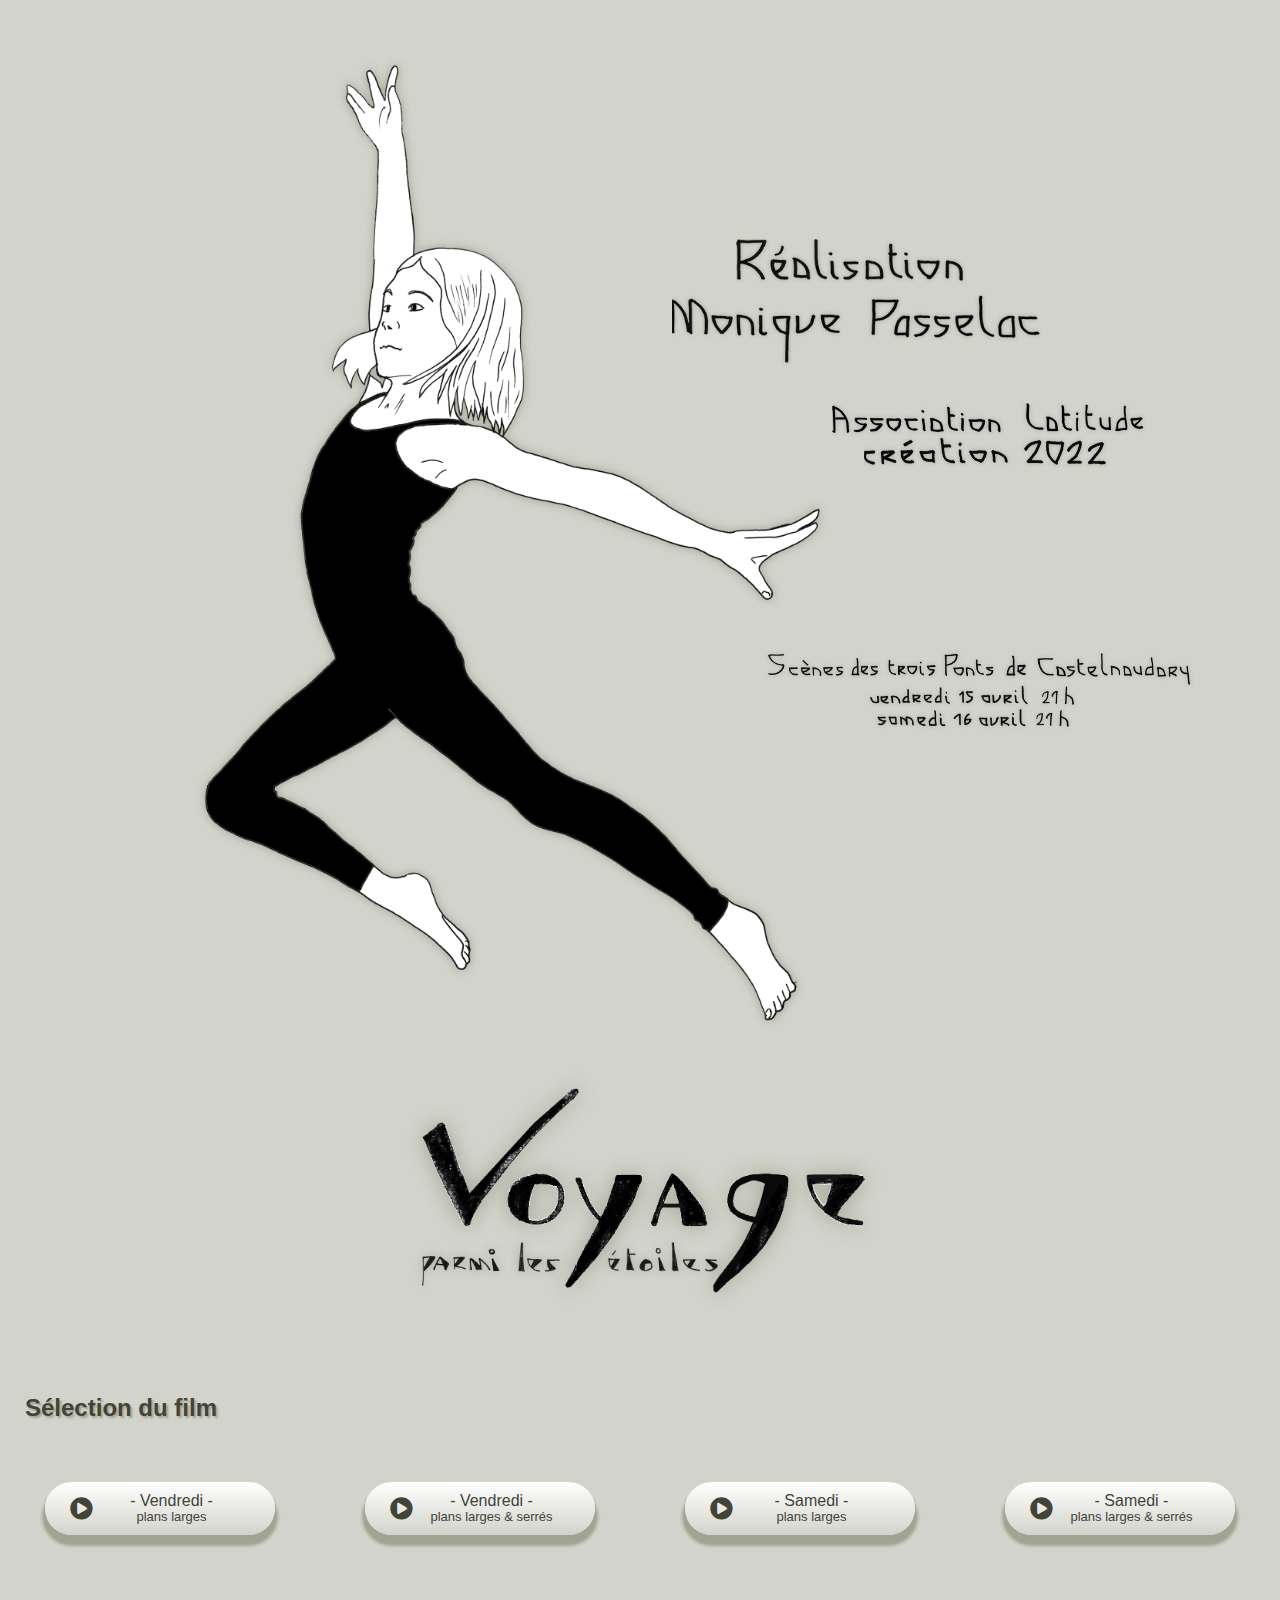
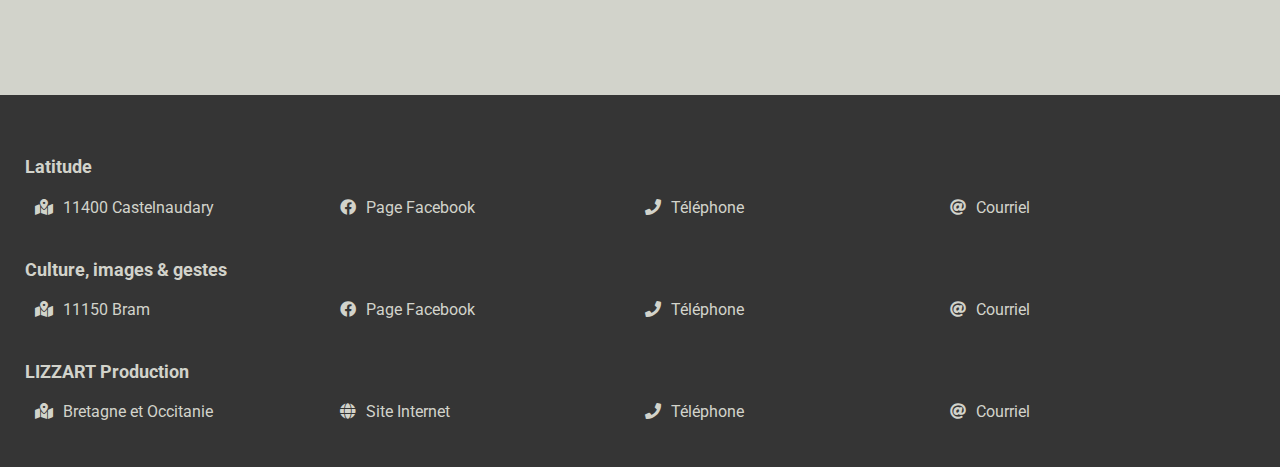
==== commit 6e97040d: "Finalisation website before Eliza feddback" ====
--- a/2022/index.html
+++ b/2022/index.html
@@ -7,9 +7,9 @@
     <meta name= "author" content="Stéphane CAU">
     <meta name= "description" content="Retrouver le spectacle de danse 2022 : 'Voyage parmi les étoiles' de l'association Latitude en téléchargement ou visionnage">
     <link rel="stylesheet" href="css/normalize.css">
-    <!-- <link rel="preconnect" href="https://fonts.googleapis.com">
+    <link rel="preconnect" href="https://fonts.googleapis.com">
     <link rel="preconnect" href="https://fonts.gstatic.com" crossorigin>
-    <link href="https://fonts.googleapis.com/css2?family=Roboto:wght@400;700&family=Shrikhand&display=swap" rel="stylesheet"> -->
+    <link href="https://fonts.googleapis.com/css2?family=Permanent+Marker&family=Roboto:wght@400;700&family=Shrikhand&display=swap" rel="stylesheet">
     <link rel="stylesheet" href="https://cdnjs.cloudflare.com/ajax/libs/font-awesome/5.15.4/css/all.min.css" integrity="sha512-1ycn6IcaQQ40/MKBW2W4Rhis/DbILU74C1vSrLJxCq57o941Ym01SwNsOMqvEBFlcgUa6xLiPY/NS5R+E6ztJQ==" crossorigin="anonymous" referrerpolicy="no-referrer" />
     <link rel="stylesheet" href="css/style.css">
 </head>
--- a/2022/css/style.css
+++ b/2022/css/style.css
@@ -1,2 +1,2 @@
-*{-webkit-box-sizing:content-box;box-sizing:content-box}body{font-family:"Roboto", Verdana, sans-serif}h1,.footer>h2{font-family:"Shrikhand", Verdana, sans-serif}#acceuil{font-family:"Roboto", Verdana, sans-serif}#bloc-page{max-width:1920px;margin:0 auto}.header{display:-webkit-box;display:-ms-flexbox;display:flex;-webkit-box-orient:vertical;-webkit-box-direction:normal;-ms-flex-direction:column;flex-direction:column;-webkit-box-pack:justify;-ms-flex-pack:justify;justify-content:space-between;-ms-flex-line-pack:justify;align-content:space-between;background-color:#D2D3CB}.footer{background-color:#353535;color:#D2D3CB;padding:25px}.footer__block{margin-top:37.5px}.footer__block>h2{font-size:110%;margin:0}.footer-list{display:-webkit-box;display:-ms-flexbox;display:flex;-ms-flex-wrap:wrap;flex-wrap:wrap;list-style-type:none;padding-left:10px}.footer-list>li{-webkit-box-sizing:border-box;box-sizing:border-box;width:100%;padding:5px 0}@media screen and (min-width: 769px){.footer-list>li{width:50%}}@media screen and (min-width: 1135px){.footer-list>li{width:25%}}.footer-list__link{text-decoration:none;color:#D2D3CB;font-size:16px}.footer-list__link>i{padding:0 10px 0 0}.affiche{height:85vw;overflow:hidden;position:relative}.affiche__texture{position:relative}.affiche__texture>img{width:125%;-o-object-fit:scale-down;object-fit:scale-down}.affiche__texture>div{position:absolute;top:0;right:0;z-index:1;height:85vw;width:100vw;background:-webkit-gradient(linear, left top, left bottom, from(transparent), to(white));background:linear-gradient(transparent, white)}.affiche__texture--anim{opacity:0;-webkit-animation:hide-texture 10s cubic-bezier(1, 1, 1, 1) infinite;animation:hide-texture 10s cubic-bezier(1, 1, 1, 1) infinite}.affiche__texture--anim>img{-webkit-animation:move-etoile 10s cubic-bezier(1, 1, 1, 1) infinite;animation:move-etoile 10s cubic-bezier(1, 1, 1, 1) infinite}.affiche__danseuse{position:absolute;top:0;left:0;bottom:0;right:0;display:-webkit-box;display:-ms-flexbox;display:flex;-webkit-box-align:center;-ms-flex-align:center;align-items:center}.affiche__danseuse>img{width:80%;max-height:75vw;-o-object-fit:scale-down;object-fit:scale-down}.affiche__texte{position:absolute;top:0;left:0;bottom:0;right:0;display:-webkit-box;display:-ms-flexbox;display:flex;-webkit-box-orient:vertical;-webkit-box-direction:normal;-ms-flex-direction:column;flex-direction:column;-webkit-box-align:center;-ms-flex-align:center;align-items:center}.affiche__texte--rogne:nth-child(1){width:25%;overflow:hidden;position:absolute;top:37%;left:65%}.affiche__texte--rogne:nth-child(1)>img{width:180%;max-height:75vw;-o-object-fit:scale-down;object-fit:scale-down}.affiche__texte--rogne:nth-child(2){width:25%;overflow:hidden;position:absolute;top:40%;left:67.5%}.affiche__texte--rogne:nth-child(2)>img{width:180%;max-height:75vw;-o-object-fit:scale-down;object-fit:scale-down;-webkit-transform:translate(-58%);transform:translate(-58%)}.affiche__texte--rogne:nth-child(3){width:18%;overflow:hidden;position:absolute;top:22%;left:57.5%}.affiche__texte--rogne:nth-child(3)>img{width:270%;max-height:75vw;-o-object-fit:scale-down;object-fit:scale-down}.affiche__texte--rogne:nth-child(4){width:40%;overflow:hidden;position:absolute;top:27%;left:52.5%}.affiche__texte--rogne:nth-child(4)>img{width:120%;max-height:75vw;-o-object-fit:scale-down;object-fit:scale-down;-webkit-transform:translate(-40%);transform:translate(-40%)}.affiche__texte>img:nth-child(5){position:absolute;top:60%;left:60%;width:33%;max-height:75vw;-o-object-fit:scale-down;object-fit:scale-down}.affiche__texte>img:nth-child(6){position:absolute;top:63%;left:68%;width:16%;max-height:75vw;-o-object-fit:scale-down;object-fit:scale-down}.affiche__texte>img:nth-child(7){position:absolute;top:65%;left:68.5%;width:15%;max-height:75vw;-o-object-fit:scale-down;object-fit:scale-down}.affiche__titre{position:relative;height:20vw}.affiche__titre>div{position:absolute;top:0;left:0;bottom:0;right:0;background-color:#fff;opacity:0;-webkit-animation:hide-texture 10s cubic-bezier(1, 1, 1, 1) infinite;animation:hide-texture 10s cubic-bezier(1, 1, 1, 1) infinite;-webkit-box-shadow:inset 0px -40px 20px -20px #D2D3CB;box-shadow:inset 0px -40px 20px -20px #D2D3CB}.affiche__titre>img:nth-child(2){position:absolute;top:0;left:33%;z-index:1;height:80%;-o-object-fit:scale-down;object-fit:scale-down}.affiche__titre>img:nth-child(3){position:absolute;top:62.5%;left:33%;z-index:1;height:15%;-o-object-fit:scale-down;object-fit:scale-down}.affiche__titre>img:nth-child(4){position:absolute;top:60%;left:40.5%;z-index:1;height:12%;-o-object-fit:scale-down;object-fit:scale-down}.affiche__titre>img:nth-child(5){position:absolute;top:60%;left:47.5%;z-index:1;height:12%;-o-object-fit:scale-down;object-fit:scale-down}@-webkit-keyframes move-etoile{0%{-webkit-transform:translate(-100px, -600px);transform:translate(-100px, -600px)}100%{-webkit-transform:translate(0, 0);transform:translate(0, 0)}}@keyframes move-etoile{0%{-webkit-transform:translate(-100px, -600px);transform:translate(-100px, -600px)}100%{-webkit-transform:translate(0, 0);transform:translate(0, 0)}}@-webkit-keyframes hide-texture{0%{opacity:0}10%{opacity:1}90%{opacity:1}100%{opacity:0}}@keyframes hide-texture{0%{opacity:0}10%{opacity:1}90%{opacity:1}100%{opacity:0}}.scene__fond{width:80%;height:500px;background-color:#000000;display:-webkit-box;display:-ms-flexbox;display:flex;-webkit-box-pack:center;-ms-flex-pack:center;justify-content:center}.scene__fond--ecran{margin-top:5px;width:80%;height:500px;background-color:#ffffff;display:-webkit-box;display:-ms-flexbox;display:flex;-webkit-box-pack:center;-ms-flex-pack:center;justify-content:center;-webkit-box-align:center;-ms-flex-align:center;align-items:center}.scene__fond--ecran>video{width:90%;max-height:50vh;min-height:25vh;-o-object-fit:scale-down;object-fit:scale-down;background-color:#000000}.button{color:#4d4e42;background:-webkit-gradient(linear, left bottom, left top, from(#D2D3CB), to(#fff));background:linear-gradient(to top, #D2D3CB, #fff);padding:10px 25px;margin:35px 5px 60px 5px;border-radius:35px;-webkit-box-shadow:0px 8px 3px 3px #a1a493;box-shadow:0px 8px 3px 3px #a1a493;cursor:pointer;position:relative;z-index:1}.button--spectacle{display:-webkit-box;display:-ms-flexbox;display:flex;-webkit-box-align:center;-ms-flex-align:center;align-items:center;width:180px}.button--spectacle>i{font-size:23px}.button--spectacle>div{display:-webkit-box;display:-ms-flexbox;display:flex;-webkit-box-orient:vertical;-webkit-box-direction:normal;-ms-flex-direction:column;flex-direction:column;-webkit-box-align:center;-ms-flex-align:center;align-items:center;margin:auto;width:100%}.button--spectacle>div .smaller{font-size:13px}.button:hover::after{opacity:1}.button:hover:active{-webkit-box-shadow:0 4px 2px 2px #a1a493;box-shadow:0 4px 2px 2px #a1a493;-webkit-transform:translateY(4px);transform:translateY(4px);-webkit-transition:all 300ms;transition:all 300ms}.button:hover:active::after{opacity:0}.button::after{position:absolute;top:0;left:0;bottom:0;right:0;z-index:-1;content:"";background:-webkit-gradient(linear, left bottom, left top, from(#c8cac0), to(#f2f2f2));background:linear-gradient(to top, #c8cac0, #f2f2f2);-webkit-box-shadow:0px 8px 3px 3px #797b68;box-shadow:0px 8px 3px 3px #797b68;border-radius:35px;opacity:0;-webkit-transition:opacity 150ms;transition:opacity 150ms}#visionnage{height:0;overflow:hidden;-webkit-transition:height 300ms ease-in-out;transition:height 300ms ease-in-out}.lecture{display:-webkit-box;display:-ms-flexbox;display:flex;-webkit-box-orient:vertical;-webkit-box-direction:reverse;-ms-flex-direction:column-reverse;flex-direction:column-reverse;background-color:#D2D3CB}.lecture__article{margin-bottom:50px}.lecture__article .lecteur-area{height:28.125vw;display:-webkit-box;display:-ms-flexbox;display:flex;-webkit-box-pack:center;-ms-flex-pack:center;justify-content:center;-ms-flex-line-pack:center;align-content:center;-ms-flex-wrap:wrap;flex-wrap:wrap;margin:auto;width:100%}.lecture__article .lecteur-area>video{height:28.125vw;width:50vw;-o-object-fit:scale-down;object-fit:scale-down;background-color:#000000}.lecture__article .telechargement{display:-webkit-box;display:-ms-flexbox;display:flex;-webkit-box-pack:center;-ms-flex-pack:center;justify-content:center;-webkit-box-align:center;-ms-flex-align:center;align-items:center;width:200px;margin:25px auto}.lecture__article .telechargement>a{text-decoration:none;color:#4d4e42}.lecture__article .telechargement>a>i{padding:5px}.lecture__aside{display:-webkit-box;display:-ms-flexbox;display:flex;-webkit-box-orient:vertical;-webkit-box-direction:normal;-ms-flex-direction:column;flex-direction:column;padding-bottom:50px}.lecture__aside>h2{margin:0;padding:50px 0 25px 25px;color:#4d4e42;text-shadow:2px 2px 2px #8e917d}.lecture__aside .container{display:-webkit-box;display:-ms-flexbox;display:flex;-ms-flex-pack:distribute;justify-content:space-around;-ms-flex-line-pack:center;align-content:center;-ms-flex-wrap:wrap;flex-wrap:wrap;margin:auto;width:100%}
+*{-webkit-box-sizing:content-box;box-sizing:content-box}body{font-family:"Permanent Marker", Verdana, sans-serif}.footer{font-family:"Roboto", Verdana, sans-serif}#bloc-page{max-width:1920px;margin:0 auto}.header{display:-webkit-box;display:-ms-flexbox;display:flex;-webkit-box-orient:vertical;-webkit-box-direction:normal;-ms-flex-direction:column;flex-direction:column;-webkit-box-pack:justify;-ms-flex-pack:justify;justify-content:space-between;-ms-flex-line-pack:justify;align-content:space-between;background-color:#D2D3CB}.footer{background-color:#353535;color:#D2D3CB;padding:25px}.footer__block{margin-top:37.5px}.footer__block>h2{font-size:110%;margin:0}.footer-list{display:-webkit-box;display:-ms-flexbox;display:flex;-ms-flex-wrap:wrap;flex-wrap:wrap;list-style-type:none;padding-left:10px}.footer-list>li{-webkit-box-sizing:border-box;box-sizing:border-box;width:100%;padding:5px 0}@media screen and (min-width: 769px){.footer-list>li{width:50%}}@media screen and (min-width: 1135px){.footer-list>li{width:25%}}.footer-list__link{text-decoration:none;color:#D2D3CB;font-size:16px}.footer-list__link>i{padding:0 10px 0 0}.affiche{height:85vw;overflow:hidden;position:relative}.affiche__texture{position:relative}.affiche__texture>img{width:125%;-o-object-fit:scale-down;object-fit:scale-down}.affiche__texture>div{position:absolute;top:0;right:0;z-index:1;height:85vw;width:100vw;background:-webkit-gradient(linear, left top, left bottom, from(transparent), to(#fff));background:linear-gradient(transparent, #fff)}.affiche__texture--anim{opacity:0;-webkit-animation:hide-texture 10s cubic-bezier(1, 1, 1, 1) infinite;animation:hide-texture 10s cubic-bezier(1, 1, 1, 1) infinite}.affiche__texture--anim>img{-webkit-animation:move-etoile 10s cubic-bezier(1, 1, 1, 1) infinite;animation:move-etoile 10s cubic-bezier(1, 1, 1, 1) infinite}.affiche__danseuse{position:absolute;top:0;left:0;bottom:0;right:0;display:-webkit-box;display:-ms-flexbox;display:flex;-webkit-box-align:center;-ms-flex-align:center;align-items:center}.affiche__danseuse>img{width:80%;max-height:75vw;-o-object-fit:scale-down;object-fit:scale-down;-webkit-filter:drop-shadow(0 0 5px #a1a493);filter:drop-shadow(0 0 5px #a1a493)}.affiche__texte{position:absolute;top:0;left:0;bottom:0;right:0;display:-webkit-box;display:-ms-flexbox;display:flex;-webkit-box-orient:vertical;-webkit-box-direction:normal;-ms-flex-direction:column;flex-direction:column;-webkit-box-align:center;-ms-flex-align:center;align-items:center}.affiche__texte--rogne:nth-child(1){width:25%;overflow:hidden;position:absolute;top:37%;left:65%}.affiche__texte--rogne:nth-child(1)>img{width:180%;max-height:75vw;-o-object-fit:scale-down;object-fit:scale-down;-webkit-filter:drop-shadow(0 0 2px #a1a493);filter:drop-shadow(0 0 2px #a1a493)}.affiche__texte--rogne:nth-child(2){width:25%;overflow:hidden;position:absolute;top:40%;left:67.5%}.affiche__texte--rogne:nth-child(2)>img{width:180%;max-height:75vw;-o-object-fit:scale-down;object-fit:scale-down;-webkit-transform:translate(-58%);transform:translate(-58%);-webkit-filter:drop-shadow(0 0 2px #a1a493);filter:drop-shadow(0 0 2px #a1a493)}.affiche__texte--rogne:nth-child(3){width:18%;overflow:hidden;position:absolute;top:22%;left:57.5%}.affiche__texte--rogne:nth-child(3)>img{width:270%;max-height:75vw;-o-object-fit:scale-down;object-fit:scale-down;-webkit-filter:drop-shadow(0 0 2px #a1a493);filter:drop-shadow(0 0 2px #a1a493)}.affiche__texte--rogne:nth-child(4){width:40%;overflow:hidden;position:absolute;top:27%;left:52.5%}.affiche__texte--rogne:nth-child(4)>img{width:120%;max-height:75vw;-o-object-fit:scale-down;object-fit:scale-down;-webkit-transform:translate(-40%);transform:translate(-40%);-webkit-filter:drop-shadow(0 0 2px #a1a493);filter:drop-shadow(0 0 2px #a1a493)}.affiche__texte>img:nth-child(5){position:absolute;top:60%;left:60%;width:33%;max-height:75vw;-o-object-fit:scale-down;object-fit:scale-down;-webkit-filter:drop-shadow(0 0 2px #a1a493);filter:drop-shadow(0 0 2px #a1a493)}.affiche__texte>img:nth-child(6){position:absolute;top:63%;left:68%;width:16%;max-height:75vw;-o-object-fit:scale-down;object-fit:scale-down;-webkit-filter:drop-shadow(0 0 2px #a1a493);filter:drop-shadow(0 0 2px #a1a493)}.affiche__texte>img:nth-child(7){position:absolute;top:65%;left:68.5%;width:15%;max-height:75vw;-o-object-fit:scale-down;object-fit:scale-down;-webkit-filter:drop-shadow(0 0 2px #a1a493);filter:drop-shadow(0 0 2px #a1a493)}.affiche__titre{position:relative;height:20vw}.affiche__titre>div{position:absolute;top:0;left:0;bottom:0;right:0;background-color:#fff;opacity:0;-webkit-animation:hide-texture 10s cubic-bezier(1, 1, 1, 1) infinite;animation:hide-texture 10s cubic-bezier(1, 1, 1, 1) infinite;-webkit-box-shadow:inset 0px -40px 20px -20px #D2D3CB;box-shadow:inset 0px -40px 20px -20px #D2D3CB}.affiche__titre>img:nth-child(2){position:absolute;top:0;left:33%;z-index:1;height:80%;-o-object-fit:scale-down;object-fit:scale-down;-webkit-filter:drop-shadow(0 0 10px #a1a493);filter:drop-shadow(0 0 10px #a1a493)}.affiche__titre>img:nth-child(3){position:absolute;top:62.5%;left:33%;z-index:1;height:15%;-o-object-fit:scale-down;object-fit:scale-down;-webkit-filter:drop-shadow(0 0 5px #a1a493);filter:drop-shadow(0 0 5px #a1a493)}.affiche__titre>img:nth-child(4){position:absolute;top:60%;left:40.5%;z-index:1;height:12%;-o-object-fit:scale-down;object-fit:scale-down;-webkit-filter:drop-shadow(0 0 5px #a1a493);filter:drop-shadow(0 0 5px #a1a493)}.affiche__titre>img:nth-child(5){position:absolute;top:60%;left:47.5%;z-index:1;height:12%;-o-object-fit:scale-down;object-fit:scale-down;-webkit-filter:drop-shadow(0 0 5px #a1a493);filter:drop-shadow(0 0 5px #a1a493)}@-webkit-keyframes move-etoile{0%{-webkit-transform:translate(-100px, -600px);transform:translate(-100px, -600px)}100%{-webkit-transform:translate(0, 0);transform:translate(0, 0)}}@keyframes move-etoile{0%{-webkit-transform:translate(-100px, -600px);transform:translate(-100px, -600px)}100%{-webkit-transform:translate(0, 0);transform:translate(0, 0)}}@-webkit-keyframes hide-texture{0%{opacity:0}10%{opacity:1}90%{opacity:1}100%{opacity:0}}@keyframes hide-texture{0%{opacity:0}10%{opacity:1}90%{opacity:1}100%{opacity:0}}.button{color:#424339;background:-webkit-gradient(linear, left bottom, left top, from(#D2D3CB), to(#fff));background:linear-gradient(to top, #D2D3CB, #fff);padding:10px 25px;margin:35px 5px 60px 5px;border-radius:35px;-webkit-box-shadow:0px 8px 3px 3px #a1a493;box-shadow:0px 8px 3px 3px #a1a493;cursor:pointer;position:relative;z-index:1}.button--spectacle{display:-webkit-box;display:-ms-flexbox;display:flex;-webkit-box-align:center;-ms-flex-align:center;align-items:center;width:180px}.button--spectacle>i{font-size:23px}.button--spectacle>div{display:-webkit-box;display:-ms-flexbox;display:flex;-webkit-box-orient:vertical;-webkit-box-direction:normal;-ms-flex-direction:column;flex-direction:column;-webkit-box-align:center;-ms-flex-align:center;align-items:center;margin:auto;width:100%}.button--spectacle>div .smaller{font-size:13px}.button:hover::after{opacity:1}.button:hover:active{-webkit-box-shadow:0 4px 2px 2px #a1a493;box-shadow:0 4px 2px 2px #a1a493;-webkit-transform:translateY(4px);transform:translateY(4px);-webkit-transition:all 300ms;transition:all 300ms}.button:hover:active::after{opacity:0}.button::after{position:absolute;top:0;left:0;bottom:0;right:0;z-index:-1;content:"";background:-webkit-gradient(linear, left bottom, left top, from(#c8cac0), to(#f2f2f2));background:linear-gradient(to top, #c8cac0, #f2f2f2);-webkit-box-shadow:0px 8px 3px 3px #797b68;box-shadow:0px 8px 3px 3px #797b68;border-radius:35px;opacity:0;-webkit-transition:opacity 150ms;transition:opacity 150ms}#visionnage{height:0;overflow:hidden;-webkit-transition:height 300ms ease-in-out;transition:height 300ms ease-in-out}.lecture{display:-webkit-box;display:-ms-flexbox;display:flex;-webkit-box-orient:vertical;-webkit-box-direction:reverse;-ms-flex-direction:column-reverse;flex-direction:column-reverse;background-color:#D2D3CB}.lecture__article{margin-bottom:50px}.lecture__article .lecteur-area{height:28.125vw;display:-webkit-box;display:-ms-flexbox;display:flex;-webkit-box-pack:center;-ms-flex-pack:center;justify-content:center;-ms-flex-line-pack:center;align-content:center;-ms-flex-wrap:wrap;flex-wrap:wrap;margin:auto;width:100%}.lecture__article .lecteur-area>video{height:28.125vw;width:50vw;-o-object-fit:scale-down;object-fit:scale-down;background-color:#000}.lecture__article .telechargement{display:-webkit-box;display:-ms-flexbox;display:flex;-webkit-box-pack:center;-ms-flex-pack:center;justify-content:center;-webkit-box-align:center;-ms-flex-align:center;align-items:center;width:200px;margin:25px auto}.lecture__article .telechargement>a{text-decoration:none;color:#424339}.lecture__article .telechargement>a>i{padding:5px}.lecture__aside{display:-webkit-box;display:-ms-flexbox;display:flex;-webkit-box-orient:vertical;-webkit-box-direction:normal;-ms-flex-direction:column;flex-direction:column;padding-bottom:50px}.lecture__aside>h2{margin:0;padding:50px 0 25px 25px;color:#424339;text-shadow:2px 2px 2px #a1a493}.lecture__aside .container{display:-webkit-box;display:-ms-flexbox;display:flex;-ms-flex-pack:distribute;justify-content:space-around;-ms-flex-line-pack:center;align-content:center;-ms-flex-wrap:wrap;flex-wrap:wrap;margin:auto;width:100%}
 /*# sourceMappingURL=style.css.map */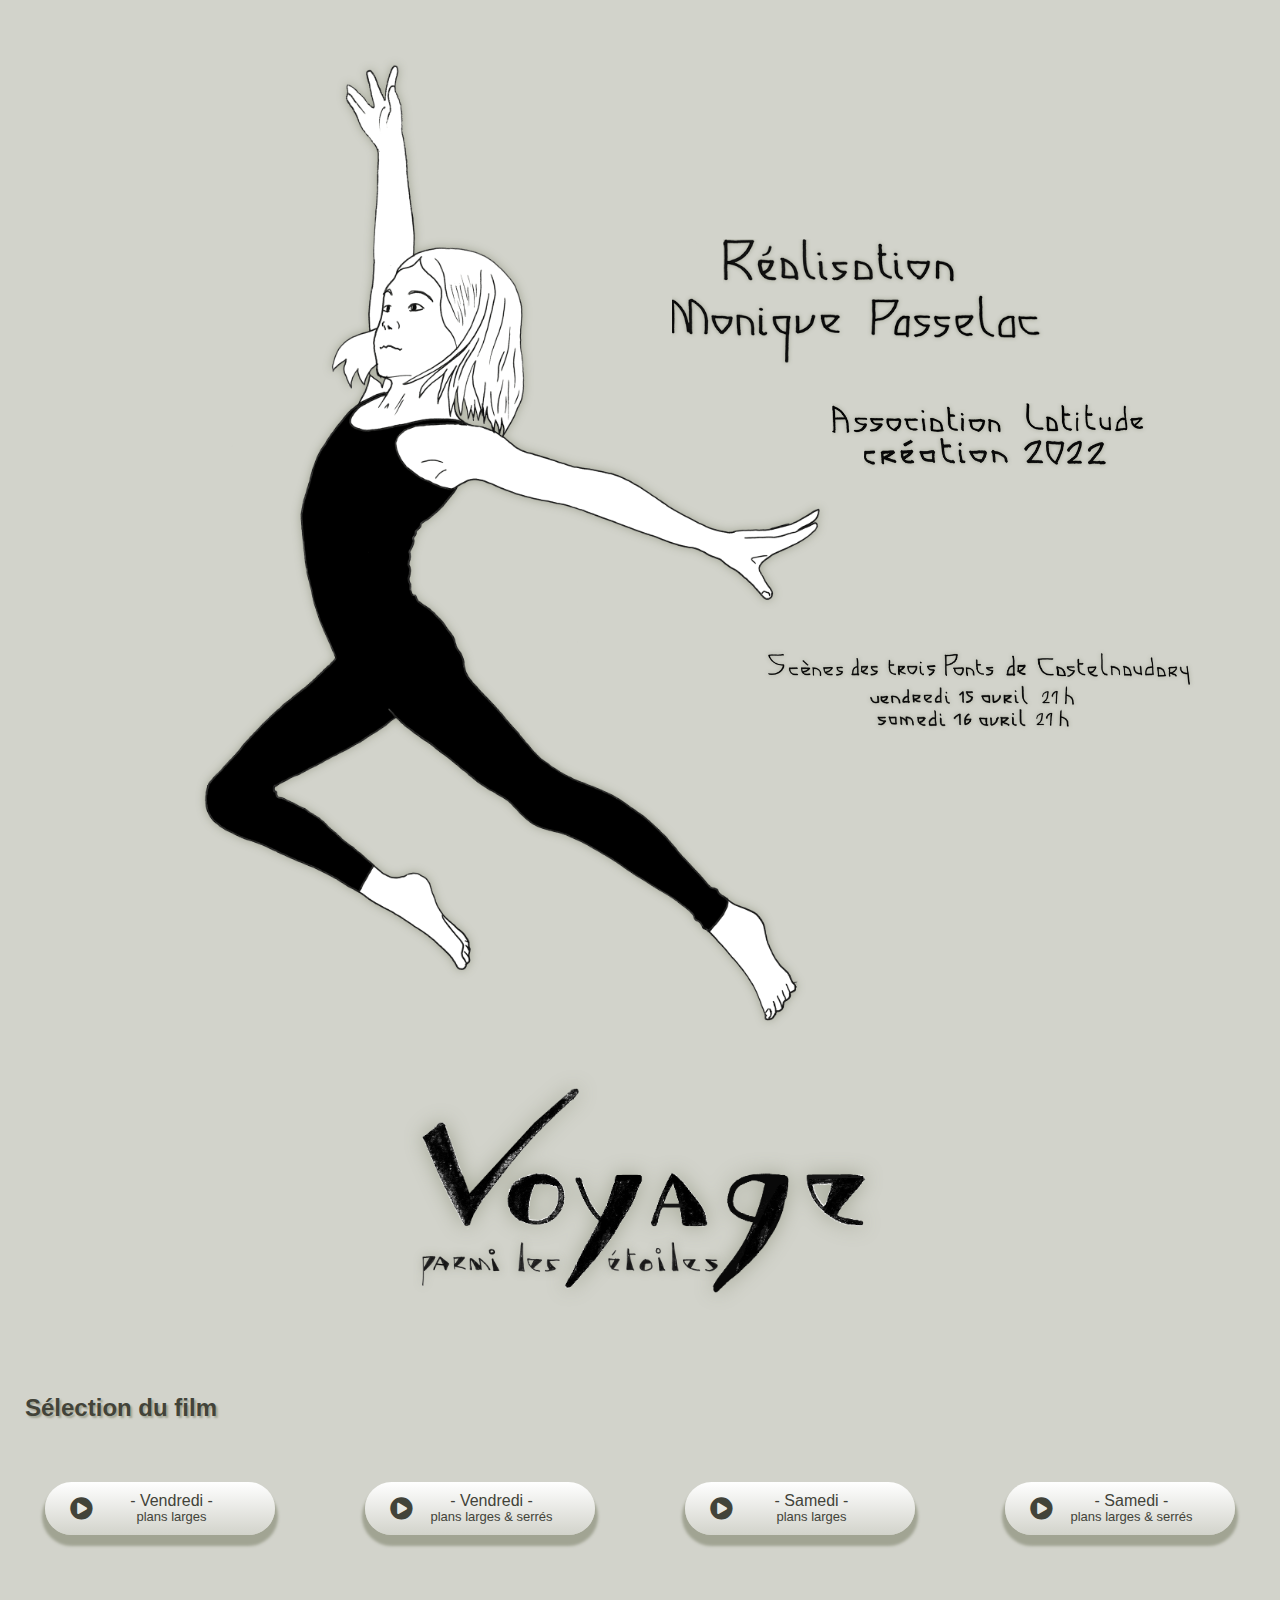
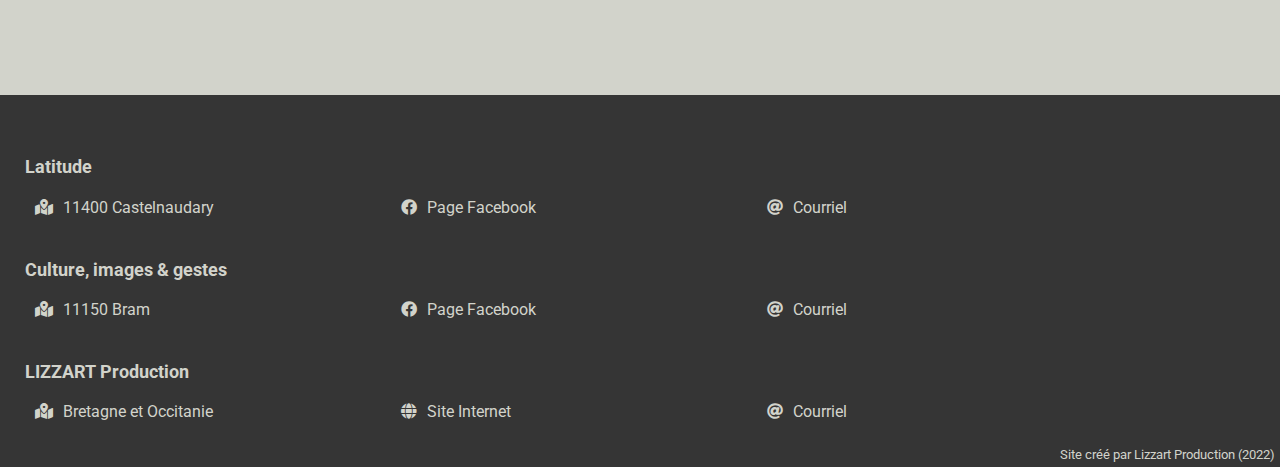
==== commit c0215098: "Correction of the picture size and position for 'Réalisation' / correction of the viewer position be" ====
--- a/2022/index.html
+++ b/2022/index.html
@@ -1,5 +1,5 @@
 <!DOCTYPE html>
-<html lang="en">
+<html lang="fr">
 <head>
     <title>Latitude 2022 - Voyage parmi les étoiles</title>
     <meta charset="UTF-8">
@@ -14,6 +14,8 @@
     <link rel="stylesheet" href="css/style.css">
 </head>
 <body>
+    <noscript>Pour utiliser ce site, merci d'activer JavaScript.</noscript>
+
     <div id="bloc-page"> <!-- div for the page size max 1920px -->
         <header class="header">
             <!-- Inital affiche avec danseuse (afficher par défaut)-->
@@ -45,160 +47,110 @@
         </header>
 
         <!-- Creation of the 'Lecture' section -->
-        <section class="lecture"> <!-- id for anchor to visionnage area -->
-            <!-- Lecture article -->
-            <article class="lecture__article" id="visionnage">
-                <!-- Lecteur container -->
-                <div class="lecteur-area">
-                    <!-- Video bloc -->
-                    <video controls controlslist="nodownload" id="video">
-                        <source id="src_webm" src="" type="video/webm">
-                        <source id="src_mp4" src="" type="video/mp4">
-                        Sorry, your browser doesn't support embedded videos.
-                    </video>
-                </div>
-                <div class="telechargement button">
-                    <a href="" download="" id="download"><i class="fas fa-download"></i>Téléchargement</a>
-                </div>
-            </article>
+        <section id="film"> <!-- id for anchor to visionnage area -->
+            <!-- lecture title -->
+            <h2>
+                Sélection du film
+            </h2>
+            <div class="lecture">
+                <!-- Lecture article -->
+                <article class="lecture__article" id="visionnage">
+                    <!-- <iframe class="video-frame" title="- Vendredi - plans larges" id="frame_video" src="https://www.latitude.lp-visite360.com/frame.html"
+                    loading="lazy"></iframe> -->
+                    <div class="div_fermeture" id="fermeture">
+                        <i class="far fa-times-circle"></i>
+                    </div>
+                    <!-- Lecteur container -->
+                    <div class="video-frame">
+                        <!-- Video bloc -->
+                        <video controls controlslist="nodownload" id="video">
+                            <source id="src_webm" src="" type="video/webm">
+                            <source id="src_mp4" src="" type="video/mp4">
+                            Sorry, your browser doesn't support embedded videos.
+                        </video>
+                    </div>
+                    <div class="telechargement button">
+                        <a href="" download="" id="download"><i class="fas fa-download"></i>Téléchargement</a>
+                    </div>
+                </article>
 
-            <!-- aside -->
-            <aside class="lecture__aside">
-                <!-- aside title -->
-                <h2>
-                    Sélection du film
-                </h2>
-                <div class="container">
-                    <!-- 1st button : Spectacle de Vendredi (tout le monde) -->
-                    <div class="button button--spectacle" id="btn_vendredi_large">
-                        <i class="fas fa-play-circle"></i>
-                        <div>
-                            <span>- Vendredi -</span>
-                            <span class="smaller">plans larges</span>
+                <!-- aside -->
+                <aside class="lecture__aside">
+                    <div class="container">
+                        <!-- 1st button : Spectacle de Vendredi (tout le monde) -->
+                        <div class="button button--spectacle" id="btn_vendredi_large">
+                            <i class="fas fa-play-circle"></i>
+                            <div>
+                                <span>- Vendredi -</span>
+                                <span class="smaller">plans larges</span>
+                            </div>
+                        </div>
+                        <!-- 2nd button : Spectacle de Vendredi -->
+                        <div class="button button--spectacle" id="btn_vendredi_serre">
+                            <i class="fas fa-play-circle"></i>
+                            <div>
+                                <span>- Vendredi -</span>
+                                <span class="smaller">plans larges & serrés</span>
+                            </div>
+                        </div>
+                        <!-- 3rd button : Spectacle de Samedi (tout le monde) -->
+                        <div class="button button--spectacle" id="btn_samedi_large">
+                            <i class="fas fa-play-circle"></i>
+                            <div>
+                                <span>- Samedi -</span>
+                                <span class="smaller">plans larges</span>
+                            </div>
+                        </div>
+                        <!-- 4th button : Spectacle de Samedi -->
+                        <div class="button button--spectacle" id="btn_samedi_serre">
+                            <i class="fas fa-play-circle"></i>
+                            <div>
+                                <span>- Samedi -</span>
+                                <span class="smaller">plans larges & serrés</span>
+                            </div>
                         </div>
                     </div>
-                    <!-- 2nd button : Spectacle de Vendredi -->
-                    <div class="button button--spectacle" id="btn_vendredi_serre">
-                        <i class="fas fa-play-circle"></i>
-                        <div>
-                            <span>- Vendredi -</span>
-                            <span class="smaller">plans larges & serrés</span>
-                        </div>
-                    </div>
-                    <!-- 3rd button : Spectacle de Samedi (tout le monde) -->
-                    <div class="button button--spectacle" id="btn_samedi_large">
-                        <i class="fas fa-play-circle"></i>
-                        <div>
-                            <span>- Samedi -</span>
-                            <span class="smaller">plans larges</span>
-                        </div>
-                    </div>
-                    <!-- 4th button : Spectacle de Samedi -->
-                    <div class="button button--spectacle" id="btn_samedi_serre">
-                        <i class="fas fa-play-circle"></i>
-                        <div>
-                            <span>- Samedi -</span>
-                            <span class="smaller">plans larges & serrés</span>
-                        </div>
-                    </div>
-                </div>
-            </aside>
+                </aside>
+            </div>
         </section>
-
 
         <!-- Creation of the Footer -->
         <footer class="footer" id="contact">
             <div class="footer__block">
                 <h2>Latitude</h2>
                 <ul class="footer-list">
-                    <li><a class="footer-list__link" href="#contact"><i class="fas fa-map-marked-alt"></i>11400 Castelnaudary</a></li>
+                    <li><i class="fas fa-map-marked-alt"></i>11400 Castelnaudary</li>
                     <li><a class="footer-list__link" href="https://www.facebook.com/Latitude-Danse-contemporaine-975312699245086/"><i class="fab fa-facebook"></i></i>Page Facebook</a></li>
-                    <li><a class="footer-list__link" href="#tel:+33XXXXXXXXX"><i class="fas fa-phone"></i>Téléphone</a></li>
-                    <li><a class="footer-list__link" href="mailto:contact@ohmyfood.com?subject=Renseignement(s)&body=Votre&nbsp;message&nbsp;ici"><i class="fas fa-at"></i>Courriel</a></li>
+                    <!-- <li><a class="footer-list__link" href="#tel:+33XXXXXXXXX"><i class="fas fa-phone"></i>Téléphone</a></li> -->
+                    <li><a class="footer-list__link courrier" id="courrier1" href="#" data-courriel="adresse1"><i class="fas fa-at"></i>Courriel</a></li>
                 </ul>
             </div>
             <div class="footer__block">
                 <h2>Culture, images & gestes</h2>
                 <ul class="footer-list">
-                    <li><a class="footer-list__link" href="#contact"><i class="fas fa-map-marked-alt"></i>11150 Bram</a></li>
+                    <li><i class="fas fa-map-marked-alt"></i>11150 Bram</li>
                     <li><a class="footer-list__link" href="https://www.facebook.com/cultureimagesetgestes/"><i class="fab fa-facebook"></i></i>Page Facebook</a></li>
-                    <li><a class="footer-list__link" href="#tel:+33XXXXXXXXX"><i class="fas fa-phone"></i>Téléphone</a></li>
-                    <li><a class="footer-list__link" href="mailto:cigbram@gmail.com?subject=Renseignement(s)&body=Votre&nbsp;message&nbsp;ici"><i class="fas fa-at"></i>Courriel</a></li>
+                    <!-- <li><a class="footer-list__link" href="#tel:+33XXXXXXXXX"><i class="fas fa-phone"></i>Téléphone</a></li> -->
+                    <li><a class="footer-list__link courrier" id="courrier2" href="#" data-courriel="adresse2"><i class="fas fa-at"></i>Courriel</a></li>
                 </ul>
             </div>
             <div class="footer__block">
                 <h2>LIZZART Production</h2>
                 <ul class="footer-list">
-                    <li><a class="footer-list__link" href="#contact"><i class="fas fa-map-marked-alt"></i>Bretagne et Occitanie</a></li>
+                    <li><i class="fas fa-map-marked-alt"></i>Bretagne et Occitanie</li>
                     <li><a class="footer-list__link" href="https://www.lizzart-production.com/"><i class="fas fa-globe"></i>Site Internet</a></li>
-                    <li><a class="footer-list__link" href="#tel:+33XXXXXXXXX"><i class="fas fa-phone"></i>Téléphone</a></li>
-                    <li><a class="footer-list__link" href="mailto:eliza.chohadzhieva@lizzart-production.com?subject=Renseignement(s)&body=Votre&nbsp;message&nbsp;ici"><i class="fas fa-at"></i>Courriel</a></li>
+                    <!-- <li><a class="footer-list__link" href="#tel:+33XXXXXXXXX"><i class="fas fa-phone"></i>Téléphone</a></li> -->
+                    <li><a class="footer-list__link courrier" id="courrier3" href="#" data-courriel="adresse3"><i class="fas fa-at"></i>Courriel</a></li>
                 </ul>
+            </div>
+            <div class="createdBy">
+                <p>Site créé par Lizzart Production (2022)</p>
             </div>
         </footer>
     </div>
 
-    <!-- Script pour affichage film adéquat dans zone de Visionnage -->
-    <script>
-        let btn_vendredi_large = document.getElementById("btn_vendredi_large");
-        let btn_vendredi_serre = document.getElementById("btn_vendredi_serre");
-        let btn_samedi_large = document.getElementById("btn_samedi_large");
-        let btn_samedi_serre = document.getElementById("btn_samedi_serre");
-        
-        let ecran = document.getElementById("visionnage");
-        var player = document.getElementById('video');
-        var mp4Vid = document.getElementById('src_mp4');
-        var webmVid = document.getElementById('src_webm');
-        var download = document.getElementById('download');
-
-        ecran.style.height = "0";
-
-        btn_vendredi_large.addEventListener("click", () => {
-            changeSource("videos/film_presentation_de_saison_21_22_new.mp4");
-            event.preventDefault();
-        })
-
-        btn_vendredi_serre.addEventListener("click", () => {
-            changeSource("videos/Enregistrement_ecran_2022-05-10_a_23.46.23.mov");
-        })
-
-        btn_samedi_large.addEventListener("click", () => {
-            changeSource("videos/Voyage_Intro_2.mp4");
-        })
-
-        btn_samedi_serre.addEventListener("click", () => {
-            changeSource("videos/Voyage_VisagesChoregraphes.mp4");
-        })
-
-        function changeSource(url_src) {
-            player.pause();
-            download.setAttribute('href', url_src);
-            download.setAttribute('download',url_src);
-            if(getComputedStyle(ecran).height != "0" && mp4Vid.getAttribute('src') == url_src ){
-                ecran.style.height = "0"
-                mp4Vid.src = "";
-                src_webm.src = "";
-            } else {
-                mp4Vid.src = url_src;
-                src_webm.src = "";
-                ecran.style.height = calcul_height() + "px"
-                player.load();
-                // player.play();
-            }
-        }
-
-        function calcul_height() {
-            let vw = window.innerWidth;
-            let vh = window.innerHeight;
-            let telechargement = document.querySelector('.telechargement');
-            let offsetHeight = telechargement.offsetHeight;
-            let style = getComputedStyle(telechargement);
-            let topMargin = parseInt(style.marginTop);
-            let botMargin = parseInt(style.marginBottom);
-            let telechargement_height = offsetHeight + topMargin + botMargin;
-            let video_height = vw * ( 28.125 / 100 );
-            return telechargement_height + video_height
-        }
-    </script>
+    <!-- Javascripts -->
+    <script src="scripts/masque-courrier.js"></script>
+    <script src="scripts/affichage-lecteur.js"></script>
 </body>
 </html>--- a/2022/css/style.css
+++ b/2022/css/style.css
@@ -1,2 +1,2 @@
-*{-webkit-box-sizing:content-box;box-sizing:content-box}body{font-family:"Permanent Marker", Verdana, sans-serif}.footer{font-family:"Roboto", Verdana, sans-serif}#bloc-page{max-width:1920px;margin:0 auto}.header{display:-webkit-box;display:-ms-flexbox;display:flex;-webkit-box-orient:vertical;-webkit-box-direction:normal;-ms-flex-direction:column;flex-direction:column;-webkit-box-pack:justify;-ms-flex-pack:justify;justify-content:space-between;-ms-flex-line-pack:justify;align-content:space-between;background-color:#D2D3CB}.footer{background-color:#353535;color:#D2D3CB;padding:25px}.footer__block{margin-top:37.5px}.footer__block>h2{font-size:110%;margin:0}.footer-list{display:-webkit-box;display:-ms-flexbox;display:flex;-ms-flex-wrap:wrap;flex-wrap:wrap;list-style-type:none;padding-left:10px}.footer-list>li{-webkit-box-sizing:border-box;box-sizing:border-box;width:100%;padding:5px 0}@media screen and (min-width: 769px){.footer-list>li{width:50%}}@media screen and (min-width: 1135px){.footer-list>li{width:25%}}.footer-list__link{text-decoration:none;color:#D2D3CB;font-size:16px}.footer-list__link>i{padding:0 10px 0 0}.affiche{height:85vw;overflow:hidden;position:relative}.affiche__texture{position:relative}.affiche__texture>img{width:125%;-o-object-fit:scale-down;object-fit:scale-down}.affiche__texture>div{position:absolute;top:0;right:0;z-index:1;height:85vw;width:100vw;background:-webkit-gradient(linear, left top, left bottom, from(transparent), to(#fff));background:linear-gradient(transparent, #fff)}.affiche__texture--anim{opacity:0;-webkit-animation:hide-texture 10s cubic-bezier(1, 1, 1, 1) infinite;animation:hide-texture 10s cubic-bezier(1, 1, 1, 1) infinite}.affiche__texture--anim>img{-webkit-animation:move-etoile 10s cubic-bezier(1, 1, 1, 1) infinite;animation:move-etoile 10s cubic-bezier(1, 1, 1, 1) infinite}.affiche__danseuse{position:absolute;top:0;left:0;bottom:0;right:0;display:-webkit-box;display:-ms-flexbox;display:flex;-webkit-box-align:center;-ms-flex-align:center;align-items:center}.affiche__danseuse>img{width:80%;max-height:75vw;-o-object-fit:scale-down;object-fit:scale-down;-webkit-filter:drop-shadow(0 0 5px #a1a493);filter:drop-shadow(0 0 5px #a1a493)}.affiche__texte{position:absolute;top:0;left:0;bottom:0;right:0;display:-webkit-box;display:-ms-flexbox;display:flex;-webkit-box-orient:vertical;-webkit-box-direction:normal;-ms-flex-direction:column;flex-direction:column;-webkit-box-align:center;-ms-flex-align:center;align-items:center}.affiche__texte--rogne:nth-child(1){width:25%;overflow:hidden;position:absolute;top:37%;left:65%}.affiche__texte--rogne:nth-child(1)>img{width:180%;max-height:75vw;-o-object-fit:scale-down;object-fit:scale-down;-webkit-filter:drop-shadow(0 0 2px #a1a493);filter:drop-shadow(0 0 2px #a1a493)}.affiche__texte--rogne:nth-child(2){width:25%;overflow:hidden;position:absolute;top:40%;left:67.5%}.affiche__texte--rogne:nth-child(2)>img{width:180%;max-height:75vw;-o-object-fit:scale-down;object-fit:scale-down;-webkit-transform:translate(-58%);transform:translate(-58%);-webkit-filter:drop-shadow(0 0 2px #a1a493);filter:drop-shadow(0 0 2px #a1a493)}.affiche__texte--rogne:nth-child(3){width:18%;overflow:hidden;position:absolute;top:22%;left:57.5%}.affiche__texte--rogne:nth-child(3)>img{width:270%;max-height:75vw;-o-object-fit:scale-down;object-fit:scale-down;-webkit-filter:drop-shadow(0 0 2px #a1a493);filter:drop-shadow(0 0 2px #a1a493)}.affiche__texte--rogne:nth-child(4){width:40%;overflow:hidden;position:absolute;top:27%;left:52.5%}.affiche__texte--rogne:nth-child(4)>img{width:120%;max-height:75vw;-o-object-fit:scale-down;object-fit:scale-down;-webkit-transform:translate(-40%);transform:translate(-40%);-webkit-filter:drop-shadow(0 0 2px #a1a493);filter:drop-shadow(0 0 2px #a1a493)}.affiche__texte>img:nth-child(5){position:absolute;top:60%;left:60%;width:33%;max-height:75vw;-o-object-fit:scale-down;object-fit:scale-down;-webkit-filter:drop-shadow(0 0 2px #a1a493);filter:drop-shadow(0 0 2px #a1a493)}.affiche__texte>img:nth-child(6){position:absolute;top:63%;left:68%;width:16%;max-height:75vw;-o-object-fit:scale-down;object-fit:scale-down;-webkit-filter:drop-shadow(0 0 2px #a1a493);filter:drop-shadow(0 0 2px #a1a493)}.affiche__texte>img:nth-child(7){position:absolute;top:65%;left:68.5%;width:15%;max-height:75vw;-o-object-fit:scale-down;object-fit:scale-down;-webkit-filter:drop-shadow(0 0 2px #a1a493);filter:drop-shadow(0 0 2px #a1a493)}.affiche__titre{position:relative;height:20vw}.affiche__titre>div{position:absolute;top:0;left:0;bottom:0;right:0;background-color:#fff;opacity:0;-webkit-animation:hide-texture 10s cubic-bezier(1, 1, 1, 1) infinite;animation:hide-texture 10s cubic-bezier(1, 1, 1, 1) infinite;-webkit-box-shadow:inset 0px -40px 20px -20px #D2D3CB;box-shadow:inset 0px -40px 20px -20px #D2D3CB}.affiche__titre>img:nth-child(2){position:absolute;top:0;left:33%;z-index:1;height:80%;-o-object-fit:scale-down;object-fit:scale-down;-webkit-filter:drop-shadow(0 0 10px #a1a493);filter:drop-shadow(0 0 10px #a1a493)}.affiche__titre>img:nth-child(3){position:absolute;top:62.5%;left:33%;z-index:1;height:15%;-o-object-fit:scale-down;object-fit:scale-down;-webkit-filter:drop-shadow(0 0 5px #a1a493);filter:drop-shadow(0 0 5px #a1a493)}.affiche__titre>img:nth-child(4){position:absolute;top:60%;left:40.5%;z-index:1;height:12%;-o-object-fit:scale-down;object-fit:scale-down;-webkit-filter:drop-shadow(0 0 5px #a1a493);filter:drop-shadow(0 0 5px #a1a493)}.affiche__titre>img:nth-child(5){position:absolute;top:60%;left:47.5%;z-index:1;height:12%;-o-object-fit:scale-down;object-fit:scale-down;-webkit-filter:drop-shadow(0 0 5px #a1a493);filter:drop-shadow(0 0 5px #a1a493)}@-webkit-keyframes move-etoile{0%{-webkit-transform:translate(-100px, -600px);transform:translate(-100px, -600px)}100%{-webkit-transform:translate(0, 0);transform:translate(0, 0)}}@keyframes move-etoile{0%{-webkit-transform:translate(-100px, -600px);transform:translate(-100px, -600px)}100%{-webkit-transform:translate(0, 0);transform:translate(0, 0)}}@-webkit-keyframes hide-texture{0%{opacity:0}10%{opacity:1}90%{opacity:1}100%{opacity:0}}@keyframes hide-texture{0%{opacity:0}10%{opacity:1}90%{opacity:1}100%{opacity:0}}.button{color:#424339;background:-webkit-gradient(linear, left bottom, left top, from(#D2D3CB), to(#fff));background:linear-gradient(to top, #D2D3CB, #fff);padding:10px 25px;margin:35px 5px 60px 5px;border-radius:35px;-webkit-box-shadow:0px 8px 3px 3px #a1a493;box-shadow:0px 8px 3px 3px #a1a493;cursor:pointer;position:relative;z-index:1}.button--spectacle{display:-webkit-box;display:-ms-flexbox;display:flex;-webkit-box-align:center;-ms-flex-align:center;align-items:center;width:180px}.button--spectacle>i{font-size:23px}.button--spectacle>div{display:-webkit-box;display:-ms-flexbox;display:flex;-webkit-box-orient:vertical;-webkit-box-direction:normal;-ms-flex-direction:column;flex-direction:column;-webkit-box-align:center;-ms-flex-align:center;align-items:center;margin:auto;width:100%}.button--spectacle>div .smaller{font-size:13px}.button:hover::after{opacity:1}.button:hover:active{-webkit-box-shadow:0 4px 2px 2px #a1a493;box-shadow:0 4px 2px 2px #a1a493;-webkit-transform:translateY(4px);transform:translateY(4px);-webkit-transition:all 300ms;transition:all 300ms}.button:hover:active::after{opacity:0}.button::after{position:absolute;top:0;left:0;bottom:0;right:0;z-index:-1;content:"";background:-webkit-gradient(linear, left bottom, left top, from(#c8cac0), to(#f2f2f2));background:linear-gradient(to top, #c8cac0, #f2f2f2);-webkit-box-shadow:0px 8px 3px 3px #797b68;box-shadow:0px 8px 3px 3px #797b68;border-radius:35px;opacity:0;-webkit-transition:opacity 150ms;transition:opacity 150ms}#visionnage{height:0;overflow:hidden;-webkit-transition:height 300ms ease-in-out;transition:height 300ms ease-in-out}.lecture{display:-webkit-box;display:-ms-flexbox;display:flex;-webkit-box-orient:vertical;-webkit-box-direction:reverse;-ms-flex-direction:column-reverse;flex-direction:column-reverse;background-color:#D2D3CB}.lecture__article{margin-bottom:50px}.lecture__article .lecteur-area{height:28.125vw;display:-webkit-box;display:-ms-flexbox;display:flex;-webkit-box-pack:center;-ms-flex-pack:center;justify-content:center;-ms-flex-line-pack:center;align-content:center;-ms-flex-wrap:wrap;flex-wrap:wrap;margin:auto;width:100%}.lecture__article .lecteur-area>video{height:28.125vw;width:50vw;-o-object-fit:scale-down;object-fit:scale-down;background-color:#000}.lecture__article .telechargement{display:-webkit-box;display:-ms-flexbox;display:flex;-webkit-box-pack:center;-ms-flex-pack:center;justify-content:center;-webkit-box-align:center;-ms-flex-align:center;align-items:center;width:200px;margin:25px auto}.lecture__article .telechargement>a{text-decoration:none;color:#424339}.lecture__article .telechargement>a>i{padding:5px}.lecture__aside{display:-webkit-box;display:-ms-flexbox;display:flex;-webkit-box-orient:vertical;-webkit-box-direction:normal;-ms-flex-direction:column;flex-direction:column;padding-bottom:50px}.lecture__aside>h2{margin:0;padding:50px 0 25px 25px;color:#424339;text-shadow:2px 2px 2px #a1a493}.lecture__aside .container{display:-webkit-box;display:-ms-flexbox;display:flex;-ms-flex-pack:distribute;justify-content:space-around;-ms-flex-line-pack:center;align-content:center;-ms-flex-wrap:wrap;flex-wrap:wrap;margin:auto;width:100%}
+*{-webkit-box-sizing:content-box;box-sizing:content-box}body{font-family:"Permanent Marker", Verdana, sans-serif}.footer{font-family:"Roboto", Verdana, sans-serif}#bloc-page{max-width:1920px;margin:0 auto}.header{display:-webkit-box;display:-ms-flexbox;display:flex;-webkit-box-orient:vertical;-webkit-box-direction:normal;-ms-flex-direction:column;flex-direction:column;-webkit-box-pack:justify;-ms-flex-pack:justify;justify-content:space-between;-ms-flex-line-pack:justify;align-content:space-between;background-color:#D2D3CB}.footer{background-color:#353535;color:#D2D3CB;padding:25px;position:relative}.footer__block{margin-top:37.5px}.footer__block>h2{font-size:110%;margin:0}.footer-list{display:-webkit-box;display:-ms-flexbox;display:flex;-ms-flex-wrap:wrap;flex-wrap:wrap;list-style-type:none;padding-left:10px}.footer-list>li{-webkit-box-sizing:border-box;box-sizing:border-box;width:100%;padding:5px 0;color:#D2D3CB;font-size:16px}.footer-list>li i{padding:0 10px 0 0}@media screen and (min-width: 769px){.footer-list>li:nth-child(1){width:50%}}@media screen and (min-width: 769px){.footer-list>li:nth-child(2){width:50%}}@media screen and (min-width: 769px){.footer-list>li:nth-child(3){width:100%}}@media screen and (min-width: 1135px){.footer-list>li:nth-child(1){width:30%}}@media screen and (min-width: 1135px){.footer-list>li:nth-child(2){width:30%}}@media screen and (min-width: 1135px){.footer-list>li:nth-child(3){width:40%}}.footer-list__link{text-decoration:none;color:#D2D3CB}.affiche{height:85vw;overflow:hidden;position:relative}.affiche__texture{position:relative}.affiche__texture>img{width:125%;-o-object-fit:scale-down;object-fit:scale-down}.affiche__texture>div{position:absolute;top:0;right:0;z-index:1;height:85vw;width:100vw;background:-webkit-gradient(linear, left top, left bottom, from(transparent), to(#fff));background:linear-gradient(transparent, #fff)}.affiche__texture--anim{opacity:0;-webkit-animation:hide-texture 10s cubic-bezier(1, 1, 1, 1) infinite;animation:hide-texture 10s cubic-bezier(1, 1, 1, 1) infinite}.affiche__texture--anim>img{-webkit-animation:move-etoile 10s cubic-bezier(1, 1, 1, 1) infinite;animation:move-etoile 10s cubic-bezier(1, 1, 1, 1) infinite}.affiche__danseuse{position:absolute;top:0;left:0;bottom:0;right:0;display:-webkit-box;display:-ms-flexbox;display:flex;-webkit-box-align:center;-ms-flex-align:center;align-items:center}.affiche__danseuse>img{width:80%;max-height:75vw;-o-object-fit:scale-down;object-fit:scale-down;-webkit-filter:drop-shadow(0 0 5px #a1a493);filter:drop-shadow(0 0 5px #a1a493)}.affiche__texte{position:absolute;top:0;left:0;bottom:0;right:0;display:-webkit-box;display:-ms-flexbox;display:flex;-webkit-box-orient:vertical;-webkit-box-direction:normal;-ms-flex-direction:column;flex-direction:column;-webkit-box-align:center;-ms-flex-align:center;align-items:center}.affiche__texte--rogne:nth-child(1){width:25%;overflow:hidden;position:absolute;top:37%;left:65%}.affiche__texte--rogne:nth-child(1)>img{width:180%;max-height:75vw;-o-object-fit:scale-down;object-fit:scale-down;-webkit-filter:drop-shadow(0 0 2px #a1a493);filter:drop-shadow(0 0 2px #a1a493)}.affiche__texte--rogne:nth-child(2){width:25%;overflow:hidden;position:absolute;top:40%;left:67.5%}.affiche__texte--rogne:nth-child(2)>img{width:180%;max-height:75vw;-o-object-fit:scale-down;object-fit:scale-down;-webkit-transform:translate(-58%);transform:translate(-58%);-webkit-filter:drop-shadow(0 0 2px #a1a493);filter:drop-shadow(0 0 2px #a1a493)}.affiche__texte--rogne:nth-child(3){width:19%;overflow:hidden;position:absolute;top:22%;left:56.5%}.affiche__texte--rogne:nth-child(3)>img{width:260%;max-height:75vw;-o-object-fit:scale-down;object-fit:scale-down;-webkit-filter:drop-shadow(0 0 2px #a1a493);filter:drop-shadow(0 0 2px #a1a493)}.affiche__texte--rogne:nth-child(4){width:40%;overflow:hidden;position:absolute;top:27%;left:52.5%}.affiche__texte--rogne:nth-child(4)>img{width:120%;max-height:75vw;-o-object-fit:scale-down;object-fit:scale-down;-webkit-transform:translate(-40%);transform:translate(-40%);-webkit-filter:drop-shadow(0 0 2px #a1a493);filter:drop-shadow(0 0 2px #a1a493)}.affiche__texte>img:nth-child(5){position:absolute;top:60%;left:60%;width:33%;max-height:75vw;-o-object-fit:scale-down;object-fit:scale-down;-webkit-filter:drop-shadow(0 0 2px #a1a493);filter:drop-shadow(0 0 2px #a1a493)}.affiche__texte>img:nth-child(6){position:absolute;top:63%;left:68%;width:16%;max-height:75vw;-o-object-fit:scale-down;object-fit:scale-down;-webkit-filter:drop-shadow(0 0 2px #a1a493);filter:drop-shadow(0 0 2px #a1a493)}.affiche__texte>img:nth-child(7){position:absolute;top:65%;left:68.5%;width:15%;max-height:75vw;-o-object-fit:scale-down;object-fit:scale-down;-webkit-filter:drop-shadow(0 0 2px #a1a493);filter:drop-shadow(0 0 2px #a1a493)}.affiche__titre{position:relative;height:20vw}.affiche__titre>div{position:absolute;top:0;left:0;bottom:0;right:0;background-color:#fff;opacity:0;-webkit-animation:hide-texture 10s cubic-bezier(1, 1, 1, 1) infinite;animation:hide-texture 10s cubic-bezier(1, 1, 1, 1) infinite;-webkit-box-shadow:inset 0px -40px 20px -20px #D2D3CB;box-shadow:inset 0px -40px 20px -20px #D2D3CB}.affiche__titre>img:nth-child(2){position:absolute;top:0;left:33%;z-index:1;height:80%;-o-object-fit:scale-down;object-fit:scale-down;-webkit-filter:drop-shadow(0 0 10px #a1a493);filter:drop-shadow(0 0 10px #a1a493)}.affiche__titre>img:nth-child(3){position:absolute;top:62.5%;left:33%;z-index:1;height:15%;-o-object-fit:scale-down;object-fit:scale-down;-webkit-filter:drop-shadow(0 0 5px #a1a493);filter:drop-shadow(0 0 5px #a1a493)}.affiche__titre>img:nth-child(4){position:absolute;top:60%;left:40.5%;z-index:1;height:12%;-o-object-fit:scale-down;object-fit:scale-down;-webkit-filter:drop-shadow(0 0 5px #a1a493);filter:drop-shadow(0 0 5px #a1a493)}.affiche__titre>img:nth-child(5){position:absolute;top:60%;left:47.5%;z-index:1;height:12%;-o-object-fit:scale-down;object-fit:scale-down;-webkit-filter:drop-shadow(0 0 5px #a1a493);filter:drop-shadow(0 0 5px #a1a493)}@-webkit-keyframes move-etoile{0%{-webkit-transform:translate(-100px, -600px);transform:translate(-100px, -600px)}100%{-webkit-transform:translate(0, 0);transform:translate(0, 0)}}@keyframes move-etoile{0%{-webkit-transform:translate(-100px, -600px);transform:translate(-100px, -600px)}100%{-webkit-transform:translate(0, 0);transform:translate(0, 0)}}@-webkit-keyframes hide-texture{0%{opacity:0}10%{opacity:1}90%{opacity:1}100%{opacity:0}}@keyframes hide-texture{0%{opacity:0}10%{opacity:1}90%{opacity:1}100%{opacity:0}}.button{color:#424339;background:-webkit-gradient(linear, left bottom, left top, from(#D2D3CB), to(#fff));background:linear-gradient(to top, #D2D3CB, #fff);padding:10px 25px;margin:35px 5px 60px 5px;border-radius:35px;-webkit-box-shadow:0px 8px 3px 3px #a1a493;box-shadow:0px 8px 3px 3px #a1a493;cursor:pointer;position:relative;z-index:1}.button--spectacle{display:-webkit-box;display:-ms-flexbox;display:flex;-webkit-box-align:center;-ms-flex-align:center;align-items:center;width:180px}.button--spectacle>i{font-size:23px}.button--spectacle>div{display:-webkit-box;display:-ms-flexbox;display:flex;-webkit-box-orient:vertical;-webkit-box-direction:normal;-ms-flex-direction:column;flex-direction:column;-webkit-box-align:center;-ms-flex-align:center;align-items:center;margin:auto;width:100%}.button--spectacle>div .smaller{font-size:13px}.button:hover::after{opacity:1}.button:hover:active{-webkit-box-shadow:0 4px 2px 2px #a1a493;box-shadow:0 4px 2px 2px #a1a493;-webkit-transform:translateY(4px);transform:translateY(4px);-webkit-transition:all 300ms;transition:all 300ms}.button:hover:active::after{opacity:0}.button::after{position:absolute;top:0;left:0;bottom:0;right:0;z-index:-1;content:"";background:-webkit-gradient(linear, left bottom, left top, from(#c8cac0), to(#f2f2f2));background:linear-gradient(to top, #c8cac0, #f2f2f2);-webkit-box-shadow:0px 8px 3px 3px #797b68;box-shadow:0px 8px 3px 3px #797b68;border-radius:35px;opacity:0;-webkit-transition:opacity 150ms;transition:opacity 150ms}.div_fermeture{position:absolute;top:10px;right:15vw;z-index:1;cursor:pointer}.div_fermeture>i{color:#D2D3CB;font-size:xx-large}.createdBy{position:absolute;bottom:0;right:0;z-index:1}.createdBy>p{font-size:80%;margin:0;padding:5px 5px 5px 5px}#visionnage{overflow:hidden;-webkit-transition:height 300ms ease-in-out;transition:height 300ms ease-in-out}section>h2{background-color:#D2D3CB;margin:0;padding:50px 0 25px 25px;color:#424339;text-shadow:2px 2px 2px #a1a493}.lecture{display:-webkit-box;display:-ms-flexbox;display:flex;-webkit-box-orient:vertical;-webkit-box-direction:reverse;-ms-flex-direction:column-reverse;flex-direction:column-reverse;background-color:#D2D3CB}@media screen and (max-width: 1135px){.lecture{display:-webkit-box;display:-ms-flexbox;display:flex;-webkit-box-orient:vertical;-webkit-box-direction:normal;-ms-flex-direction:column;flex-direction:column}}.lecture__article{margin-bottom:50px;position:relative}@media screen and (max-width: 1135px){.lecture__article{margin-bottom:0}}.lecture__article .video-frame{height:42.2vw;border:none;display:-webkit-box;display:-ms-flexbox;display:flex;-webkit-box-pack:center;-ms-flex-pack:center;justify-content:center;-ms-flex-line-pack:center;align-content:center;-ms-flex-wrap:wrap;flex-wrap:wrap;margin:auto;width:100%}.lecture__article .video-frame>video{height:42.2vw;width:75vw;-o-object-fit:scale-down;object-fit:scale-down;background-color:#000}.lecture__article .telechargement{display:-webkit-box;display:-ms-flexbox;display:flex;-webkit-box-pack:center;-ms-flex-pack:center;justify-content:center;-webkit-box-align:center;-ms-flex-align:center;align-items:center;width:200px;margin:25px auto}.lecture__article .telechargement>a{text-decoration:none;color:#424339}.lecture__article .telechargement>a>i{padding:5px}.lecture__aside{display:-webkit-box;display:-ms-flexbox;display:flex;-webkit-box-orient:vertical;-webkit-box-direction:normal;-ms-flex-direction:column;flex-direction:column;padding-bottom:50px}.lecture__aside .container{display:-webkit-box;display:-ms-flexbox;display:flex;-ms-flex-pack:distribute;justify-content:space-around;-ms-flex-line-pack:center;align-content:center;-ms-flex-wrap:wrap;flex-wrap:wrap;margin:auto;width:100%}
 /*# sourceMappingURL=style.css.map */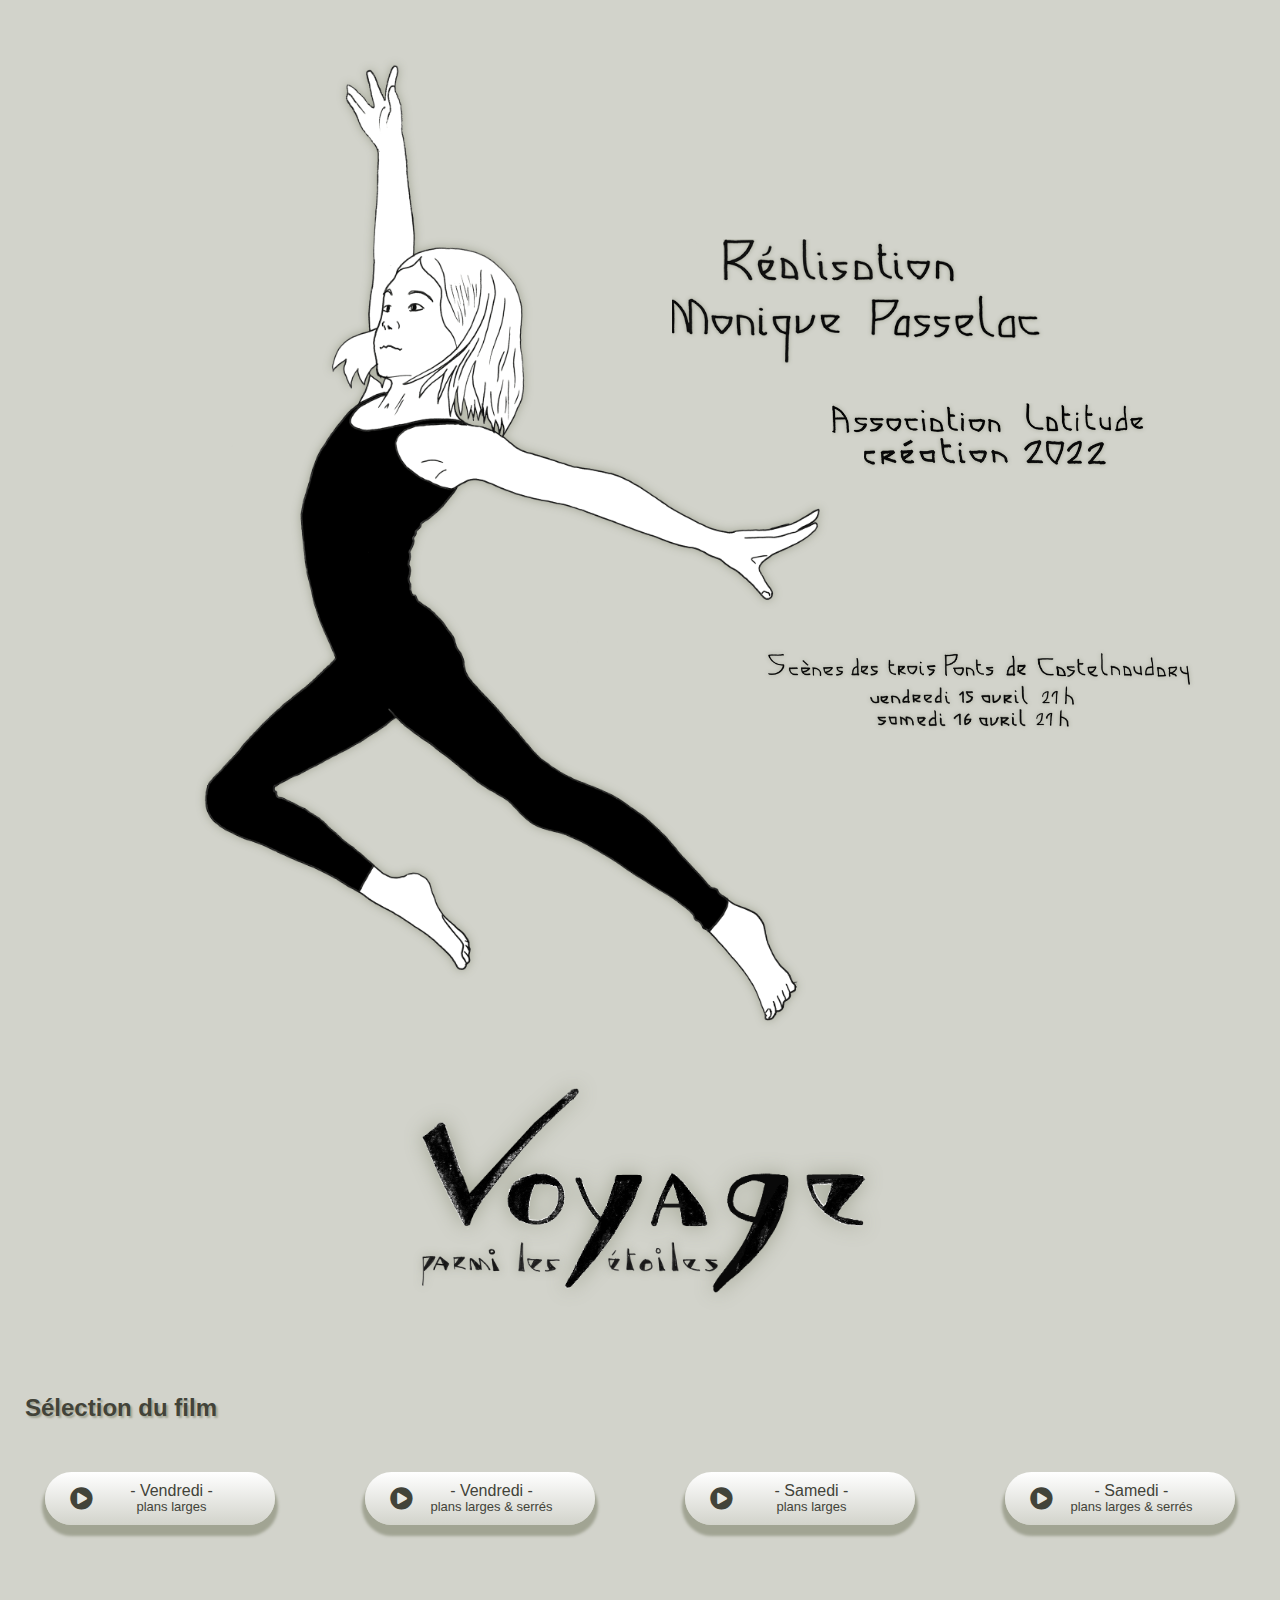
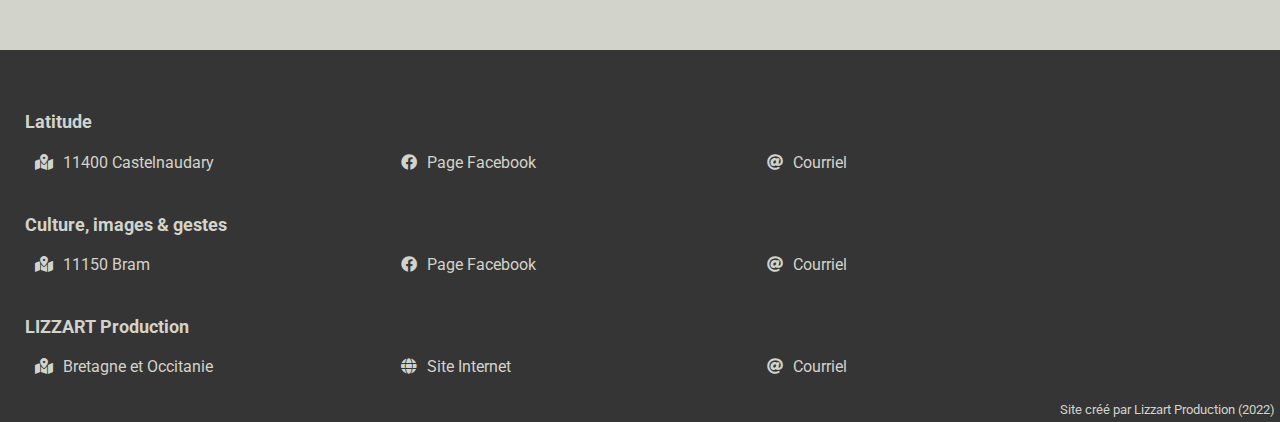
==== commit 4e8c1b4a: "Add google analytics script" ====
--- a/2022/index.html
+++ b/2022/index.html
@@ -12,6 +12,15 @@
     <link href="https://fonts.googleapis.com/css2?family=Permanent+Marker&family=Roboto:wght@400;700&family=Shrikhand&display=swap" rel="stylesheet">
     <link rel="stylesheet" href="https://cdnjs.cloudflare.com/ajax/libs/font-awesome/5.15.4/css/all.min.css" integrity="sha512-1ycn6IcaQQ40/MKBW2W4Rhis/DbILU74C1vSrLJxCq57o941Ym01SwNsOMqvEBFlcgUa6xLiPY/NS5R+E6ztJQ==" crossorigin="anonymous" referrerpolicy="no-referrer" />
     <link rel="stylesheet" href="css/style.css">
+    <!-- Global site tag (gtag.js) - Google Analytics -->
+    <script async src="https://www.googletagmanager.com/gtag/js?id=G-0T711S5EJ9"></script>
+    <script>
+        window.dataLayer = window.dataLayer || [];
+        function gtag(){dataLayer.push(arguments);}
+        gtag('js', new Date());
+
+        gtag('config', 'G-0T711S5EJ9');
+    </script>
 </head>
 <body>
     <noscript>Pour utiliser ce site, merci d'activer JavaScript.</noscript>
--- a/2022/css/style.css
+++ b/2022/css/style.css
@@ -1,2 +1,2 @@
-*{-webkit-box-sizing:content-box;box-sizing:content-box}body{font-family:"Permanent Marker", Verdana, sans-serif}.footer{font-family:"Roboto", Verdana, sans-serif}#bloc-page{max-width:1920px;margin:0 auto}.header{display:-webkit-box;display:-ms-flexbox;display:flex;-webkit-box-orient:vertical;-webkit-box-direction:normal;-ms-flex-direction:column;flex-direction:column;-webkit-box-pack:justify;-ms-flex-pack:justify;justify-content:space-between;-ms-flex-line-pack:justify;align-content:space-between;background-color:#D2D3CB}.footer{background-color:#353535;color:#D2D3CB;padding:25px;position:relative}.footer__block{margin-top:37.5px}.footer__block>h2{font-size:110%;margin:0}.footer-list{display:-webkit-box;display:-ms-flexbox;display:flex;-ms-flex-wrap:wrap;flex-wrap:wrap;list-style-type:none;padding-left:10px}.footer-list>li{-webkit-box-sizing:border-box;box-sizing:border-box;width:100%;padding:5px 0;color:#D2D3CB;font-size:16px}.footer-list>li i{padding:0 10px 0 0}@media screen and (min-width: 769px){.footer-list>li:nth-child(1){width:50%}}@media screen and (min-width: 769px){.footer-list>li:nth-child(2){width:50%}}@media screen and (min-width: 769px){.footer-list>li:nth-child(3){width:100%}}@media screen and (min-width: 1135px){.footer-list>li:nth-child(1){width:30%}}@media screen and (min-width: 1135px){.footer-list>li:nth-child(2){width:30%}}@media screen and (min-width: 1135px){.footer-list>li:nth-child(3){width:40%}}.footer-list__link{text-decoration:none;color:#D2D3CB}.affiche{height:85vw;overflow:hidden;position:relative}.affiche__texture{position:relative}.affiche__texture>img{width:125%;-o-object-fit:scale-down;object-fit:scale-down}.affiche__texture>div{position:absolute;top:0;right:0;z-index:1;height:85vw;width:100vw;background:-webkit-gradient(linear, left top, left bottom, from(transparent), to(#fff));background:linear-gradient(transparent, #fff)}.affiche__texture--anim{opacity:0;-webkit-animation:hide-texture 10s cubic-bezier(1, 1, 1, 1) infinite;animation:hide-texture 10s cubic-bezier(1, 1, 1, 1) infinite}.affiche__texture--anim>img{-webkit-animation:move-etoile 10s cubic-bezier(1, 1, 1, 1) infinite;animation:move-etoile 10s cubic-bezier(1, 1, 1, 1) infinite}.affiche__danseuse{position:absolute;top:0;left:0;bottom:0;right:0;display:-webkit-box;display:-ms-flexbox;display:flex;-webkit-box-align:center;-ms-flex-align:center;align-items:center}.affiche__danseuse>img{width:80%;max-height:75vw;-o-object-fit:scale-down;object-fit:scale-down;-webkit-filter:drop-shadow(0 0 5px #a1a493);filter:drop-shadow(0 0 5px #a1a493)}.affiche__texte{position:absolute;top:0;left:0;bottom:0;right:0;display:-webkit-box;display:-ms-flexbox;display:flex;-webkit-box-orient:vertical;-webkit-box-direction:normal;-ms-flex-direction:column;flex-direction:column;-webkit-box-align:center;-ms-flex-align:center;align-items:center}.affiche__texte--rogne:nth-child(1){width:25%;overflow:hidden;position:absolute;top:37%;left:65%}.affiche__texte--rogne:nth-child(1)>img{width:180%;max-height:75vw;-o-object-fit:scale-down;object-fit:scale-down;-webkit-filter:drop-shadow(0 0 2px #a1a493);filter:drop-shadow(0 0 2px #a1a493)}.affiche__texte--rogne:nth-child(2){width:25%;overflow:hidden;position:absolute;top:40%;left:67.5%}.affiche__texte--rogne:nth-child(2)>img{width:180%;max-height:75vw;-o-object-fit:scale-down;object-fit:scale-down;-webkit-transform:translate(-58%);transform:translate(-58%);-webkit-filter:drop-shadow(0 0 2px #a1a493);filter:drop-shadow(0 0 2px #a1a493)}.affiche__texte--rogne:nth-child(3){width:19%;overflow:hidden;position:absolute;top:22%;left:56.5%}.affiche__texte--rogne:nth-child(3)>img{width:260%;max-height:75vw;-o-object-fit:scale-down;object-fit:scale-down;-webkit-filter:drop-shadow(0 0 2px #a1a493);filter:drop-shadow(0 0 2px #a1a493)}.affiche__texte--rogne:nth-child(4){width:40%;overflow:hidden;position:absolute;top:27%;left:52.5%}.affiche__texte--rogne:nth-child(4)>img{width:120%;max-height:75vw;-o-object-fit:scale-down;object-fit:scale-down;-webkit-transform:translate(-40%);transform:translate(-40%);-webkit-filter:drop-shadow(0 0 2px #a1a493);filter:drop-shadow(0 0 2px #a1a493)}.affiche__texte>img:nth-child(5){position:absolute;top:60%;left:60%;width:33%;max-height:75vw;-o-object-fit:scale-down;object-fit:scale-down;-webkit-filter:drop-shadow(0 0 2px #a1a493);filter:drop-shadow(0 0 2px #a1a493)}.affiche__texte>img:nth-child(6){position:absolute;top:63%;left:68%;width:16%;max-height:75vw;-o-object-fit:scale-down;object-fit:scale-down;-webkit-filter:drop-shadow(0 0 2px #a1a493);filter:drop-shadow(0 0 2px #a1a493)}.affiche__texte>img:nth-child(7){position:absolute;top:65%;left:68.5%;width:15%;max-height:75vw;-o-object-fit:scale-down;object-fit:scale-down;-webkit-filter:drop-shadow(0 0 2px #a1a493);filter:drop-shadow(0 0 2px #a1a493)}.affiche__titre{position:relative;height:20vw}.affiche__titre>div{position:absolute;top:0;left:0;bottom:0;right:0;background-color:#fff;opacity:0;-webkit-animation:hide-texture 10s cubic-bezier(1, 1, 1, 1) infinite;animation:hide-texture 10s cubic-bezier(1, 1, 1, 1) infinite;-webkit-box-shadow:inset 0px -40px 20px -20px #D2D3CB;box-shadow:inset 0px -40px 20px -20px #D2D3CB}.affiche__titre>img:nth-child(2){position:absolute;top:0;left:33%;z-index:1;height:80%;-o-object-fit:scale-down;object-fit:scale-down;-webkit-filter:drop-shadow(0 0 10px #a1a493);filter:drop-shadow(0 0 10px #a1a493)}.affiche__titre>img:nth-child(3){position:absolute;top:62.5%;left:33%;z-index:1;height:15%;-o-object-fit:scale-down;object-fit:scale-down;-webkit-filter:drop-shadow(0 0 5px #a1a493);filter:drop-shadow(0 0 5px #a1a493)}.affiche__titre>img:nth-child(4){position:absolute;top:60%;left:40.5%;z-index:1;height:12%;-o-object-fit:scale-down;object-fit:scale-down;-webkit-filter:drop-shadow(0 0 5px #a1a493);filter:drop-shadow(0 0 5px #a1a493)}.affiche__titre>img:nth-child(5){position:absolute;top:60%;left:47.5%;z-index:1;height:12%;-o-object-fit:scale-down;object-fit:scale-down;-webkit-filter:drop-shadow(0 0 5px #a1a493);filter:drop-shadow(0 0 5px #a1a493)}@-webkit-keyframes move-etoile{0%{-webkit-transform:translate(-100px, -600px);transform:translate(-100px, -600px)}100%{-webkit-transform:translate(0, 0);transform:translate(0, 0)}}@keyframes move-etoile{0%{-webkit-transform:translate(-100px, -600px);transform:translate(-100px, -600px)}100%{-webkit-transform:translate(0, 0);transform:translate(0, 0)}}@-webkit-keyframes hide-texture{0%{opacity:0}10%{opacity:1}90%{opacity:1}100%{opacity:0}}@keyframes hide-texture{0%{opacity:0}10%{opacity:1}90%{opacity:1}100%{opacity:0}}.button{color:#424339;background:-webkit-gradient(linear, left bottom, left top, from(#D2D3CB), to(#fff));background:linear-gradient(to top, #D2D3CB, #fff);padding:10px 25px;margin:35px 5px 60px 5px;border-radius:35px;-webkit-box-shadow:0px 8px 3px 3px #a1a493;box-shadow:0px 8px 3px 3px #a1a493;cursor:pointer;position:relative;z-index:1}.button--spectacle{display:-webkit-box;display:-ms-flexbox;display:flex;-webkit-box-align:center;-ms-flex-align:center;align-items:center;width:180px}.button--spectacle>i{font-size:23px}.button--spectacle>div{display:-webkit-box;display:-ms-flexbox;display:flex;-webkit-box-orient:vertical;-webkit-box-direction:normal;-ms-flex-direction:column;flex-direction:column;-webkit-box-align:center;-ms-flex-align:center;align-items:center;margin:auto;width:100%}.button--spectacle>div .smaller{font-size:13px}.button:hover::after{opacity:1}.button:hover:active{-webkit-box-shadow:0 4px 2px 2px #a1a493;box-shadow:0 4px 2px 2px #a1a493;-webkit-transform:translateY(4px);transform:translateY(4px);-webkit-transition:all 300ms;transition:all 300ms}.button:hover:active::after{opacity:0}.button::after{position:absolute;top:0;left:0;bottom:0;right:0;z-index:-1;content:"";background:-webkit-gradient(linear, left bottom, left top, from(#c8cac0), to(#f2f2f2));background:linear-gradient(to top, #c8cac0, #f2f2f2);-webkit-box-shadow:0px 8px 3px 3px #797b68;box-shadow:0px 8px 3px 3px #797b68;border-radius:35px;opacity:0;-webkit-transition:opacity 150ms;transition:opacity 150ms}.div_fermeture{position:absolute;top:10px;right:15vw;z-index:1;cursor:pointer}.div_fermeture>i{color:#D2D3CB;font-size:xx-large}.createdBy{position:absolute;bottom:0;right:0;z-index:1}.createdBy>p{font-size:80%;margin:0;padding:5px 5px 5px 5px}#visionnage{overflow:hidden;-webkit-transition:height 300ms ease-in-out;transition:height 300ms ease-in-out}section>h2{background-color:#D2D3CB;margin:0;padding:50px 0 25px 25px;color:#424339;text-shadow:2px 2px 2px #a1a493}.lecture{display:-webkit-box;display:-ms-flexbox;display:flex;-webkit-box-orient:vertical;-webkit-box-direction:reverse;-ms-flex-direction:column-reverse;flex-direction:column-reverse;background-color:#D2D3CB}@media screen and (max-width: 1135px){.lecture{display:-webkit-box;display:-ms-flexbox;display:flex;-webkit-box-orient:vertical;-webkit-box-direction:normal;-ms-flex-direction:column;flex-direction:column}}.lecture__article{margin-bottom:50px;position:relative}@media screen and (max-width: 1135px){.lecture__article{margin-bottom:0}}.lecture__article .video-frame{height:42.2vw;border:none;display:-webkit-box;display:-ms-flexbox;display:flex;-webkit-box-pack:center;-ms-flex-pack:center;justify-content:center;-ms-flex-line-pack:center;align-content:center;-ms-flex-wrap:wrap;flex-wrap:wrap;margin:auto;width:100%}.lecture__article .video-frame>video{height:42.2vw;width:75vw;-o-object-fit:scale-down;object-fit:scale-down;background-color:#000}.lecture__article .telechargement{display:-webkit-box;display:-ms-flexbox;display:flex;-webkit-box-pack:center;-ms-flex-pack:center;justify-content:center;-webkit-box-align:center;-ms-flex-align:center;align-items:center;width:200px;margin:25px auto}.lecture__article .telechargement>a{text-decoration:none;color:#424339}.lecture__article .telechargement>a>i{padding:5px}.lecture__aside{display:-webkit-box;display:-ms-flexbox;display:flex;-webkit-box-orient:vertical;-webkit-box-direction:normal;-ms-flex-direction:column;flex-direction:column;padding-bottom:50px}.lecture__aside .container{display:-webkit-box;display:-ms-flexbox;display:flex;-ms-flex-pack:distribute;justify-content:space-around;-ms-flex-line-pack:center;align-content:center;-ms-flex-wrap:wrap;flex-wrap:wrap;margin:auto;width:100%}
+*{-webkit-box-sizing:content-box;box-sizing:content-box}body{font-family:"Permanent Marker", Verdana, sans-serif}.footer{font-family:"Roboto", Verdana, sans-serif}#bloc-page{max-width:1920px;margin:0 auto}.header{display:-webkit-box;display:-ms-flexbox;display:flex;-webkit-box-orient:vertical;-webkit-box-direction:normal;-ms-flex-direction:column;flex-direction:column;-webkit-box-pack:justify;-ms-flex-pack:justify;justify-content:space-between;-ms-flex-line-pack:justify;align-content:space-between;background-color:#D2D3CB}.footer{background-color:#353535;color:#D2D3CB;padding:25px;position:relative}.footer__block{margin-top:37.5px}.footer__block>h2{font-size:110%;margin:0}.footer-list{display:-webkit-box;display:-ms-flexbox;display:flex;-ms-flex-wrap:wrap;flex-wrap:wrap;list-style-type:none;padding-left:10px}.footer-list>li{-webkit-box-sizing:border-box;box-sizing:border-box;width:100%;padding:5px 0;color:#D2D3CB;font-size:16px}.footer-list>li i{padding:0 10px 0 0}@media screen and (min-width: 769px){.footer-list>li:nth-child(1){width:50%}}@media screen and (min-width: 769px){.footer-list>li:nth-child(2){width:50%}}@media screen and (min-width: 769px){.footer-list>li:nth-child(3){width:100%}}@media screen and (min-width: 1135px){.footer-list>li:nth-child(1){width:30%}}@media screen and (min-width: 1135px){.footer-list>li:nth-child(2){width:30%}}@media screen and (min-width: 1135px){.footer-list>li:nth-child(3){width:40%}}.footer-list__link{text-decoration:none;color:#D2D3CB}.affiche{height:85vw;overflow:hidden;position:relative}.affiche__texture{position:relative}.affiche__texture>img{width:125%;-o-object-fit:scale-down;object-fit:scale-down}.affiche__texture>div{position:absolute;top:0;right:0;z-index:1;height:85vw;width:100vw;background:-webkit-gradient(linear, left top, left bottom, from(transparent), to(#fff));background:linear-gradient(transparent, #fff)}.affiche__texture--anim{opacity:0;-webkit-animation:hide-texture 10s cubic-bezier(1, 1, 1, 1) infinite;animation:hide-texture 10s cubic-bezier(1, 1, 1, 1) infinite}.affiche__texture--anim>img{-webkit-animation:move-etoile 10s cubic-bezier(1, 1, 1, 1) infinite;animation:move-etoile 10s cubic-bezier(1, 1, 1, 1) infinite}.affiche__danseuse{position:absolute;top:0;left:0;bottom:0;right:0;display:-webkit-box;display:-ms-flexbox;display:flex;-webkit-box-align:center;-ms-flex-align:center;align-items:center}.affiche__danseuse>img{width:80%;max-height:75vw;-o-object-fit:scale-down;object-fit:scale-down;-webkit-filter:drop-shadow(0 0 5px #a1a493);filter:drop-shadow(0 0 5px #a1a493)}.affiche__texte{position:absolute;top:0;left:0;bottom:0;right:0;display:-webkit-box;display:-ms-flexbox;display:flex;-webkit-box-orient:vertical;-webkit-box-direction:normal;-ms-flex-direction:column;flex-direction:column;-webkit-box-align:center;-ms-flex-align:center;align-items:center}.affiche__texte--rogne:nth-child(1){width:25%;overflow:hidden;position:absolute;top:37%;left:65%}.affiche__texte--rogne:nth-child(1)>img{width:180%;max-height:75vw;-o-object-fit:scale-down;object-fit:scale-down;-webkit-filter:drop-shadow(0 0 2px #a1a493);filter:drop-shadow(0 0 2px #a1a493)}.affiche__texte--rogne:nth-child(2){width:25%;overflow:hidden;position:absolute;top:40%;left:67.5%}.affiche__texte--rogne:nth-child(2)>img{width:180%;max-height:75vw;-o-object-fit:scale-down;object-fit:scale-down;-webkit-transform:translate(-58%);transform:translate(-58%);-webkit-filter:drop-shadow(0 0 2px #a1a493);filter:drop-shadow(0 0 2px #a1a493)}.affiche__texte--rogne:nth-child(3){width:19%;overflow:hidden;position:absolute;top:22%;left:56.5%}.affiche__texte--rogne:nth-child(3)>img{width:260%;max-height:75vw;-o-object-fit:scale-down;object-fit:scale-down;-webkit-filter:drop-shadow(0 0 2px #a1a493);filter:drop-shadow(0 0 2px #a1a493)}.affiche__texte--rogne:nth-child(4){width:40%;overflow:hidden;position:absolute;top:27%;left:52.5%}.affiche__texte--rogne:nth-child(4)>img{width:120%;max-height:75vw;-o-object-fit:scale-down;object-fit:scale-down;-webkit-transform:translate(-40%);transform:translate(-40%);-webkit-filter:drop-shadow(0 0 2px #a1a493);filter:drop-shadow(0 0 2px #a1a493)}.affiche__texte>img:nth-child(5){position:absolute;top:60%;left:60%;width:33%;max-height:75vw;-o-object-fit:scale-down;object-fit:scale-down;-webkit-filter:drop-shadow(0 0 2px #a1a493);filter:drop-shadow(0 0 2px #a1a493)}.affiche__texte>img:nth-child(6){position:absolute;top:63%;left:68%;width:16%;max-height:75vw;-o-object-fit:scale-down;object-fit:scale-down;-webkit-filter:drop-shadow(0 0 2px #a1a493);filter:drop-shadow(0 0 2px #a1a493)}.affiche__texte>img:nth-child(7){position:absolute;top:65%;left:68.5%;width:15%;max-height:75vw;-o-object-fit:scale-down;object-fit:scale-down;-webkit-filter:drop-shadow(0 0 2px #a1a493);filter:drop-shadow(0 0 2px #a1a493)}.affiche__titre{position:relative;height:20vw}.affiche__titre>div{position:absolute;top:0;left:0;bottom:0;right:0;background-color:#fff;opacity:0;-webkit-animation:hide-texture 10s cubic-bezier(1, 1, 1, 1) infinite;animation:hide-texture 10s cubic-bezier(1, 1, 1, 1) infinite;-webkit-box-shadow:inset 0px -40px 20px -20px #D2D3CB;box-shadow:inset 0px -40px 20px -20px #D2D3CB}.affiche__titre>img:nth-child(2){position:absolute;top:0;left:33%;z-index:1;height:80%;-o-object-fit:scale-down;object-fit:scale-down;-webkit-filter:drop-shadow(0 0 10px #a1a493);filter:drop-shadow(0 0 10px #a1a493)}.affiche__titre>img:nth-child(3){position:absolute;top:62.5%;left:33%;z-index:1;height:15%;-o-object-fit:scale-down;object-fit:scale-down;-webkit-filter:drop-shadow(0 0 5px #a1a493);filter:drop-shadow(0 0 5px #a1a493)}.affiche__titre>img:nth-child(4){position:absolute;top:60%;left:40.5%;z-index:1;height:12%;-o-object-fit:scale-down;object-fit:scale-down;-webkit-filter:drop-shadow(0 0 5px #a1a493);filter:drop-shadow(0 0 5px #a1a493)}.affiche__titre>img:nth-child(5){position:absolute;top:60%;left:47.5%;z-index:1;height:12%;-o-object-fit:scale-down;object-fit:scale-down;-webkit-filter:drop-shadow(0 0 5px #a1a493);filter:drop-shadow(0 0 5px #a1a493)}@-webkit-keyframes move-etoile{0%{-webkit-transform:translate(-100px, -600px);transform:translate(-100px, -600px)}100%{-webkit-transform:translate(0, 0);transform:translate(0, 0)}}@keyframes move-etoile{0%{-webkit-transform:translate(-100px, -600px);transform:translate(-100px, -600px)}100%{-webkit-transform:translate(0, 0);transform:translate(0, 0)}}@-webkit-keyframes hide-texture{0%{opacity:0}10%{opacity:1}90%{opacity:1}100%{opacity:0}}@keyframes hide-texture{0%{opacity:0}10%{opacity:1}90%{opacity:1}100%{opacity:0}}.button{color:#424339;background:-webkit-gradient(linear, left bottom, left top, from(#D2D3CB), to(#fff));background:linear-gradient(to top, #D2D3CB, #fff);padding:10px 25px;margin:25px 5px 25px 5px;border-radius:35px;-webkit-box-shadow:0px 8px 3px 3px #a1a493;box-shadow:0px 8px 3px 3px #a1a493;cursor:pointer;position:relative;z-index:1}.button--spectacle{display:-webkit-box;display:-ms-flexbox;display:flex;-webkit-box-align:center;-ms-flex-align:center;align-items:center;width:180px}.button--spectacle>i{font-size:23px}.button--spectacle>div{display:-webkit-box;display:-ms-flexbox;display:flex;-webkit-box-orient:vertical;-webkit-box-direction:normal;-ms-flex-direction:column;flex-direction:column;-webkit-box-align:center;-ms-flex-align:center;align-items:center;margin:auto;width:100%}.button--spectacle>div .smaller{font-size:13px}.button:hover::after{opacity:1}.button:hover:active{-webkit-box-shadow:0 4px 2px 2px #a1a493;box-shadow:0 4px 2px 2px #a1a493;-webkit-transform:translateY(4px);transform:translateY(4px);-webkit-transition:all 300ms;transition:all 300ms}.button:hover:active::after{opacity:0}.button::after{position:absolute;top:0;left:0;bottom:0;right:0;z-index:-1;content:"";background:-webkit-gradient(linear, left bottom, left top, from(#c8cac0), to(#f2f2f2));background:linear-gradient(to top, #c8cac0, #f2f2f2);-webkit-box-shadow:0px 8px 3px 3px #797b68;box-shadow:0px 8px 3px 3px #797b68;border-radius:35px;opacity:0;-webkit-transition:opacity 150ms;transition:opacity 150ms}.div_fermeture{position:absolute;top:10px;right:15vw;z-index:1;cursor:pointer}.div_fermeture>i{color:#D2D3CB;font-size:xx-large}.createdBy{position:absolute;bottom:0;right:0;z-index:1}.createdBy>p{font-size:80%;margin:0;padding:5px 5px 5px 5px}#visionnage{overflow:hidden;-webkit-transition:height 300ms ease-in-out;transition:height 300ms ease-in-out}section>h2{background-color:#D2D3CB;margin:0;padding:50px 0 25px 25px;color:#424339;text-shadow:2px 2px 2px #a1a493}.lecture{display:-webkit-box;display:-ms-flexbox;display:flex;-webkit-box-orient:vertical;-webkit-box-direction:reverse;-ms-flex-direction:column-reverse;flex-direction:column-reverse;background-color:#D2D3CB}@media screen and (max-width: 1135px){.lecture{display:-webkit-box;display:-ms-flexbox;display:flex;-webkit-box-orient:vertical;-webkit-box-direction:normal;-ms-flex-direction:column;flex-direction:column}}.lecture__article{margin-bottom:50px;position:relative}@media screen and (max-width: 1135px){.lecture__article{margin-bottom:0}}.lecture__article .video-frame{height:42.2vw;border:none;display:-webkit-box;display:-ms-flexbox;display:flex;-webkit-box-pack:center;-ms-flex-pack:center;justify-content:center;-ms-flex-line-pack:center;align-content:center;-ms-flex-wrap:wrap;flex-wrap:wrap;margin:auto;width:100%}.lecture__article .video-frame>video{height:42.2vw;width:75vw;-o-object-fit:scale-down;object-fit:scale-down;background-color:#000}.lecture__article .telechargement{display:-webkit-box;display:-ms-flexbox;display:flex;-webkit-box-pack:center;-ms-flex-pack:center;justify-content:center;-webkit-box-align:center;-ms-flex-align:center;align-items:center;width:200px;margin:25px auto}.lecture__article .telechargement>a{text-decoration:none;color:#424339}.lecture__article .telechargement>a>i{padding:5px}.lecture__aside{display:-webkit-box;display:-ms-flexbox;display:flex;-webkit-box-orient:vertical;-webkit-box-direction:normal;-ms-flex-direction:column;flex-direction:column;padding-bottom:50px}.lecture__aside .container{display:-webkit-box;display:-ms-flexbox;display:flex;-ms-flex-pack:distribute;justify-content:space-around;-ms-flex-line-pack:center;align-content:center;-ms-flex-wrap:wrap;flex-wrap:wrap;margin:auto;width:100%}
 /*# sourceMappingURL=style.css.map */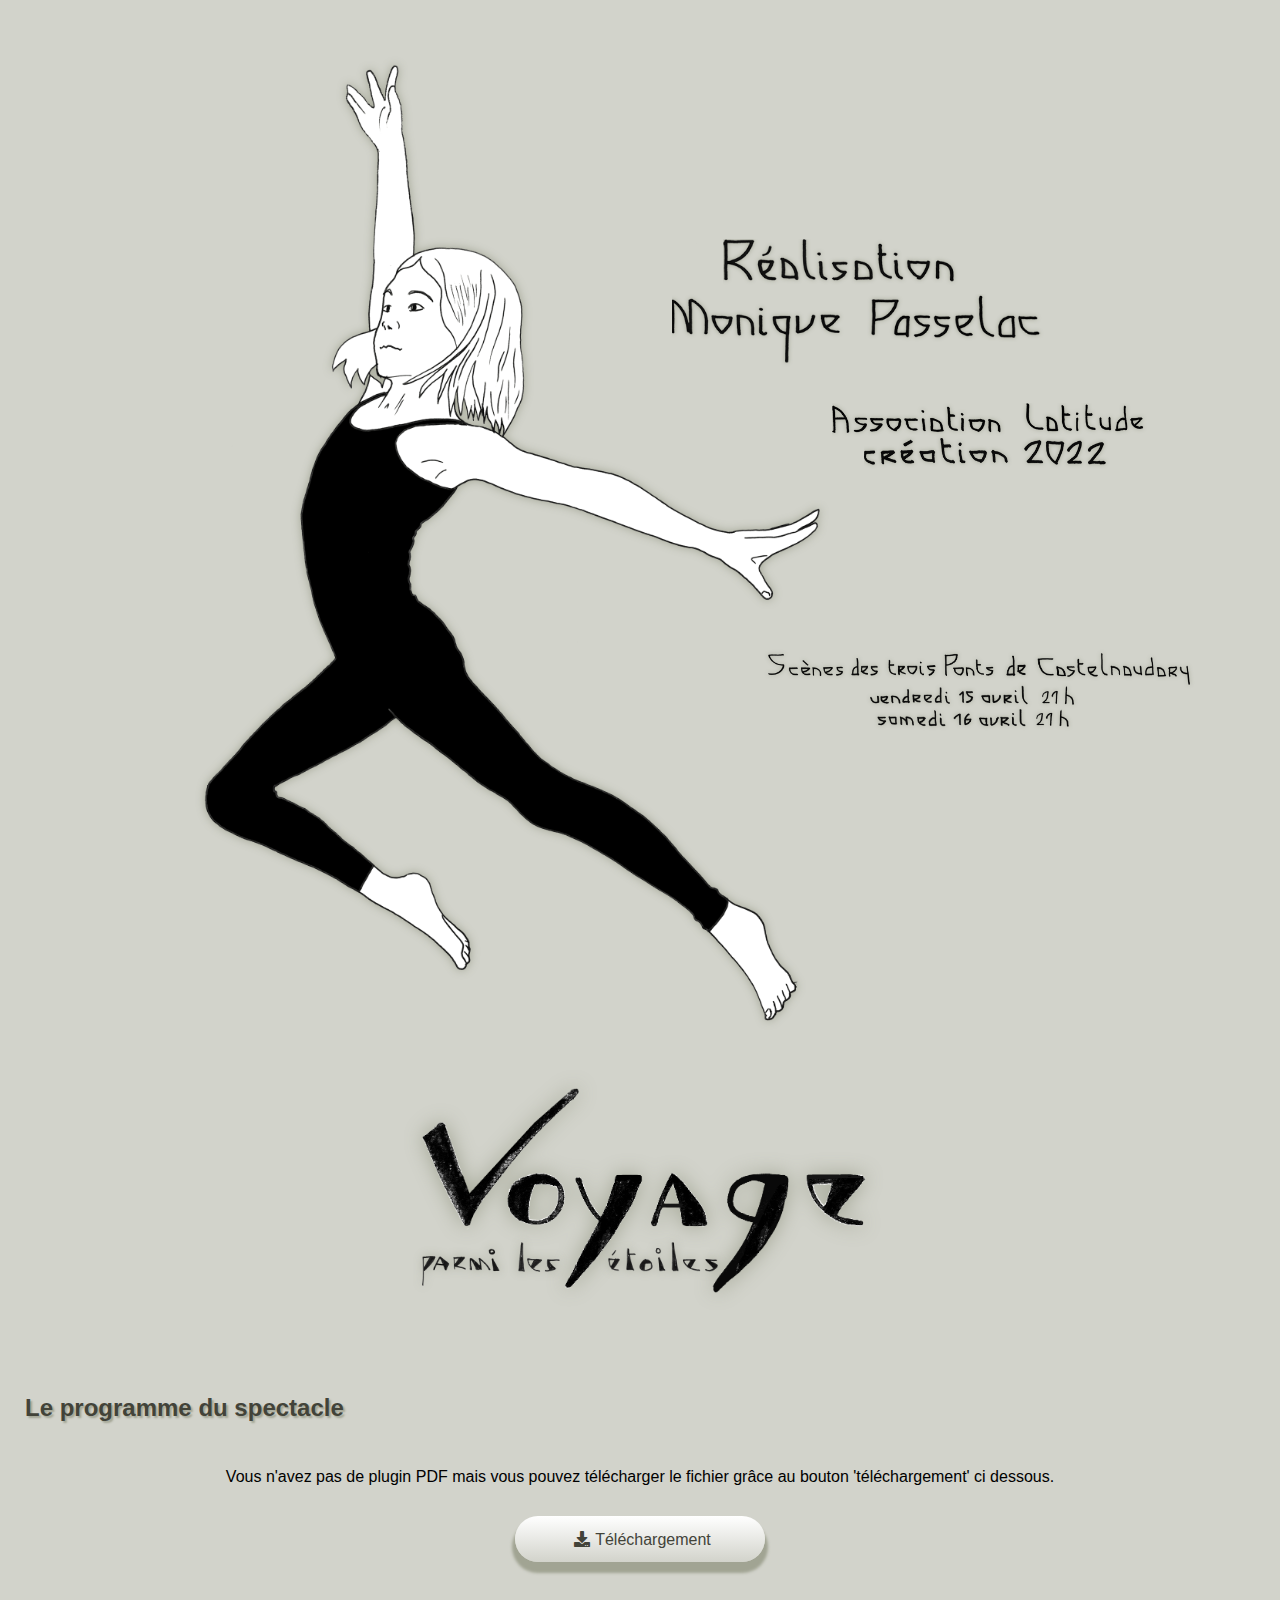
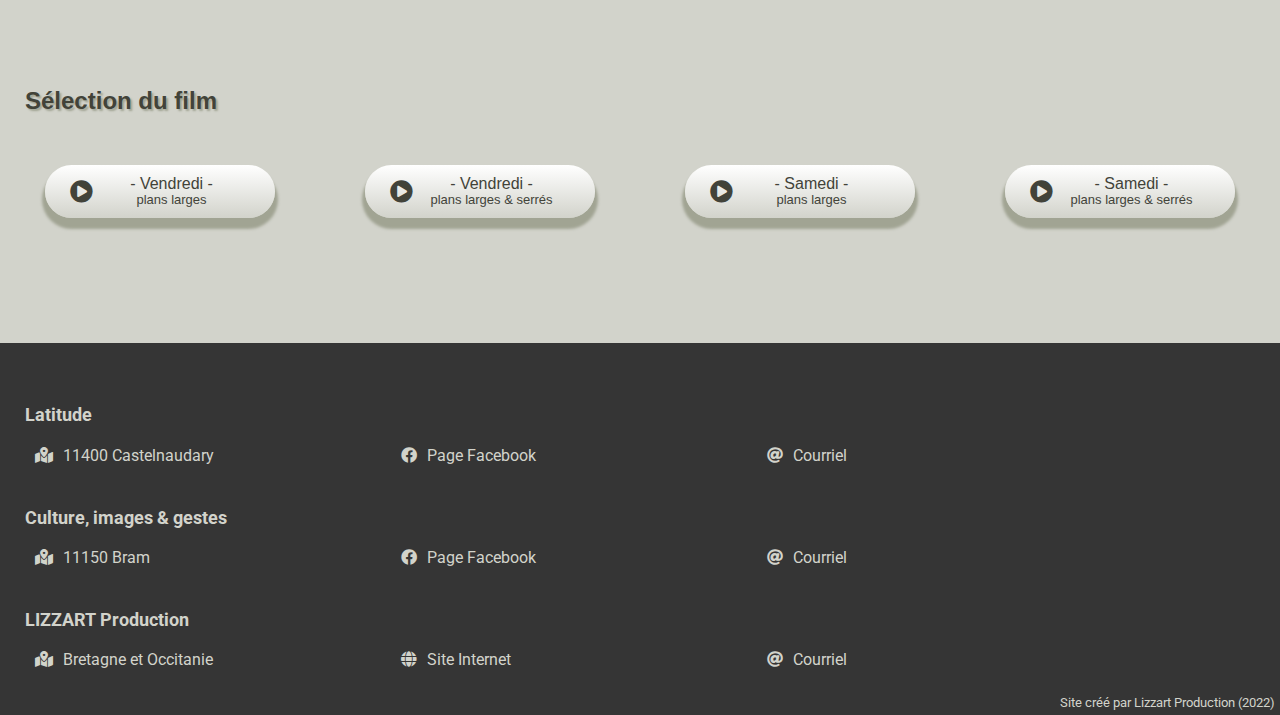
==== commit 97e9c45b: "add script for chapters (and correction of the player script) + modification of the html structure f" ====
--- a/2022/index.html
+++ b/2022/index.html
@@ -21,6 +21,8 @@
 
         gtag('config', 'G-0T711S5EJ9');
     </script>
+    <!-- Script for chapters -->
+    <script src="scripts/affichage-chapters.js"></script>
 </head>
 <body>
     <noscript>Pour utiliser ce site, merci d'activer JavaScript.</noscript>
@@ -55,6 +57,26 @@
             </div>
         </header>
 
+        <!-- Creation of the 'Programme' section -->
+        <section>
+            <!-- Section title -->
+            <h2>
+                Le programme du spectacle
+            </h2>
+            <div class="programme">
+                <!-- Programme article -->
+                <article class="programme__article">
+                    <!-- <embed src="pdf/programme-spectacle-2022.pdf" width="800" height="500" type="application/pdf"/> -->
+                    <object data="pdf/programme-spectacle-2022.pdf" type="application/pdf" typemustmatch>
+                        <p>Vous n'avez pas de plugin PDF mais vous pouvez télécharger le fichier grâce au bouton 'téléchargement' ci dessous.</p>
+                        <div class="telechargement button">
+                            <a href="pdf/programme-spectacle-2022.pdf" download=""><i class="fas fa-download"></i>Téléchargement</a>
+                        </div>
+                    </object>
+                </article>
+            </div>
+        </section>
+
         <!-- Creation of the 'Lecture' section -->
         <section id="film"> <!-- id for anchor to visionnage area -->
             <!-- lecture title -->
@@ -70,15 +92,21 @@
                         <i class="far fa-times-circle"></i>
                     </div>
                     <!-- Lecteur container -->
-                    <div class="video-frame">
-                        <!-- Video bloc -->
+
+                    <figure class="video-frame" id="video-track-container">
                         <video controls controlslist="nodownload" id="video">
+                        <!-- <video controls="" crossorigin="anonymous" height="720" id="downtown-los-angeles"  width="1280" poster="https://s3.amazonaws.com/static.nicic.gov/Assets/big-buck-poster.png"> -->
                             <source id="src_webm" src="" type="video/webm">
                             <source id="src_mp4" src="" type="video/mp4">
-                            Sorry, your browser doesn't support embedded videos.
+                            <!-- <track id="track_vtt" src="" kind="chapters" srclang="fr" /> -->
+                            <track id="track_vtt" default="" kind="chapters" label="Locations" src="" srclang="fr" onload="displayChapters(this)" />
+                            Your browser does not support the video tag.
                         </video>
-                    </div>
-                    <div class="telechargement button">
+                        <figcaption>
+                            <ol class="chapters"></ol>
+                        </figcaption>
+                    </figure>
+                    <div class="telechargement button calcul-height">
                         <a href="" download="" id="download"><i class="fas fa-download"></i>Téléchargement</a>
                     </div>
                 </article>
--- a/2022/css/style.css
+++ b/2022/css/style.css
@@ -1,2 +1,2 @@
-*{-webkit-box-sizing:content-box;box-sizing:content-box}body{font-family:"Permanent Marker", Verdana, sans-serif}.footer{font-family:"Roboto", Verdana, sans-serif}#bloc-page{max-width:1920px;margin:0 auto}.header{display:-webkit-box;display:-ms-flexbox;display:flex;-webkit-box-orient:vertical;-webkit-box-direction:normal;-ms-flex-direction:column;flex-direction:column;-webkit-box-pack:justify;-ms-flex-pack:justify;justify-content:space-between;-ms-flex-line-pack:justify;align-content:space-between;background-color:#D2D3CB}.footer{background-color:#353535;color:#D2D3CB;padding:25px;position:relative}.footer__block{margin-top:37.5px}.footer__block>h2{font-size:110%;margin:0}.footer-list{display:-webkit-box;display:-ms-flexbox;display:flex;-ms-flex-wrap:wrap;flex-wrap:wrap;list-style-type:none;padding-left:10px}.footer-list>li{-webkit-box-sizing:border-box;box-sizing:border-box;width:100%;padding:5px 0;color:#D2D3CB;font-size:16px}.footer-list>li i{padding:0 10px 0 0}@media screen and (min-width: 769px){.footer-list>li:nth-child(1){width:50%}}@media screen and (min-width: 769px){.footer-list>li:nth-child(2){width:50%}}@media screen and (min-width: 769px){.footer-list>li:nth-child(3){width:100%}}@media screen and (min-width: 1135px){.footer-list>li:nth-child(1){width:30%}}@media screen and (min-width: 1135px){.footer-list>li:nth-child(2){width:30%}}@media screen and (min-width: 1135px){.footer-list>li:nth-child(3){width:40%}}.footer-list__link{text-decoration:none;color:#D2D3CB}.affiche{height:85vw;overflow:hidden;position:relative}.affiche__texture{position:relative}.affiche__texture>img{width:125%;-o-object-fit:scale-down;object-fit:scale-down}.affiche__texture>div{position:absolute;top:0;right:0;z-index:1;height:85vw;width:100vw;background:-webkit-gradient(linear, left top, left bottom, from(transparent), to(#fff));background:linear-gradient(transparent, #fff)}.affiche__texture--anim{opacity:0;-webkit-animation:hide-texture 10s cubic-bezier(1, 1, 1, 1) infinite;animation:hide-texture 10s cubic-bezier(1, 1, 1, 1) infinite}.affiche__texture--anim>img{-webkit-animation:move-etoile 10s cubic-bezier(1, 1, 1, 1) infinite;animation:move-etoile 10s cubic-bezier(1, 1, 1, 1) infinite}.affiche__danseuse{position:absolute;top:0;left:0;bottom:0;right:0;display:-webkit-box;display:-ms-flexbox;display:flex;-webkit-box-align:center;-ms-flex-align:center;align-items:center}.affiche__danseuse>img{width:80%;max-height:75vw;-o-object-fit:scale-down;object-fit:scale-down;-webkit-filter:drop-shadow(0 0 5px #a1a493);filter:drop-shadow(0 0 5px #a1a493)}.affiche__texte{position:absolute;top:0;left:0;bottom:0;right:0;display:-webkit-box;display:-ms-flexbox;display:flex;-webkit-box-orient:vertical;-webkit-box-direction:normal;-ms-flex-direction:column;flex-direction:column;-webkit-box-align:center;-ms-flex-align:center;align-items:center}.affiche__texte--rogne:nth-child(1){width:25%;overflow:hidden;position:absolute;top:37%;left:65%}.affiche__texte--rogne:nth-child(1)>img{width:180%;max-height:75vw;-o-object-fit:scale-down;object-fit:scale-down;-webkit-filter:drop-shadow(0 0 2px #a1a493);filter:drop-shadow(0 0 2px #a1a493)}.affiche__texte--rogne:nth-child(2){width:25%;overflow:hidden;position:absolute;top:40%;left:67.5%}.affiche__texte--rogne:nth-child(2)>img{width:180%;max-height:75vw;-o-object-fit:scale-down;object-fit:scale-down;-webkit-transform:translate(-58%);transform:translate(-58%);-webkit-filter:drop-shadow(0 0 2px #a1a493);filter:drop-shadow(0 0 2px #a1a493)}.affiche__texte--rogne:nth-child(3){width:19%;overflow:hidden;position:absolute;top:22%;left:56.5%}.affiche__texte--rogne:nth-child(3)>img{width:260%;max-height:75vw;-o-object-fit:scale-down;object-fit:scale-down;-webkit-filter:drop-shadow(0 0 2px #a1a493);filter:drop-shadow(0 0 2px #a1a493)}.affiche__texte--rogne:nth-child(4){width:40%;overflow:hidden;position:absolute;top:27%;left:52.5%}.affiche__texte--rogne:nth-child(4)>img{width:120%;max-height:75vw;-o-object-fit:scale-down;object-fit:scale-down;-webkit-transform:translate(-40%);transform:translate(-40%);-webkit-filter:drop-shadow(0 0 2px #a1a493);filter:drop-shadow(0 0 2px #a1a493)}.affiche__texte>img:nth-child(5){position:absolute;top:60%;left:60%;width:33%;max-height:75vw;-o-object-fit:scale-down;object-fit:scale-down;-webkit-filter:drop-shadow(0 0 2px #a1a493);filter:drop-shadow(0 0 2px #a1a493)}.affiche__texte>img:nth-child(6){position:absolute;top:63%;left:68%;width:16%;max-height:75vw;-o-object-fit:scale-down;object-fit:scale-down;-webkit-filter:drop-shadow(0 0 2px #a1a493);filter:drop-shadow(0 0 2px #a1a493)}.affiche__texte>img:nth-child(7){position:absolute;top:65%;left:68.5%;width:15%;max-height:75vw;-o-object-fit:scale-down;object-fit:scale-down;-webkit-filter:drop-shadow(0 0 2px #a1a493);filter:drop-shadow(0 0 2px #a1a493)}.affiche__titre{position:relative;height:20vw}.affiche__titre>div{position:absolute;top:0;left:0;bottom:0;right:0;background-color:#fff;opacity:0;-webkit-animation:hide-texture 10s cubic-bezier(1, 1, 1, 1) infinite;animation:hide-texture 10s cubic-bezier(1, 1, 1, 1) infinite;-webkit-box-shadow:inset 0px -40px 20px -20px #D2D3CB;box-shadow:inset 0px -40px 20px -20px #D2D3CB}.affiche__titre>img:nth-child(2){position:absolute;top:0;left:33%;z-index:1;height:80%;-o-object-fit:scale-down;object-fit:scale-down;-webkit-filter:drop-shadow(0 0 10px #a1a493);filter:drop-shadow(0 0 10px #a1a493)}.affiche__titre>img:nth-child(3){position:absolute;top:62.5%;left:33%;z-index:1;height:15%;-o-object-fit:scale-down;object-fit:scale-down;-webkit-filter:drop-shadow(0 0 5px #a1a493);filter:drop-shadow(0 0 5px #a1a493)}.affiche__titre>img:nth-child(4){position:absolute;top:60%;left:40.5%;z-index:1;height:12%;-o-object-fit:scale-down;object-fit:scale-down;-webkit-filter:drop-shadow(0 0 5px #a1a493);filter:drop-shadow(0 0 5px #a1a493)}.affiche__titre>img:nth-child(5){position:absolute;top:60%;left:47.5%;z-index:1;height:12%;-o-object-fit:scale-down;object-fit:scale-down;-webkit-filter:drop-shadow(0 0 5px #a1a493);filter:drop-shadow(0 0 5px #a1a493)}@-webkit-keyframes move-etoile{0%{-webkit-transform:translate(-100px, -600px);transform:translate(-100px, -600px)}100%{-webkit-transform:translate(0, 0);transform:translate(0, 0)}}@keyframes move-etoile{0%{-webkit-transform:translate(-100px, -600px);transform:translate(-100px, -600px)}100%{-webkit-transform:translate(0, 0);transform:translate(0, 0)}}@-webkit-keyframes hide-texture{0%{opacity:0}10%{opacity:1}90%{opacity:1}100%{opacity:0}}@keyframes hide-texture{0%{opacity:0}10%{opacity:1}90%{opacity:1}100%{opacity:0}}.button{color:#424339;background:-webkit-gradient(linear, left bottom, left top, from(#D2D3CB), to(#fff));background:linear-gradient(to top, #D2D3CB, #fff);padding:10px 25px;margin:25px 5px 25px 5px;border-radius:35px;-webkit-box-shadow:0px 8px 3px 3px #a1a493;box-shadow:0px 8px 3px 3px #a1a493;cursor:pointer;position:relative;z-index:1}.button--spectacle{display:-webkit-box;display:-ms-flexbox;display:flex;-webkit-box-align:center;-ms-flex-align:center;align-items:center;width:180px}.button--spectacle>i{font-size:23px}.button--spectacle>div{display:-webkit-box;display:-ms-flexbox;display:flex;-webkit-box-orient:vertical;-webkit-box-direction:normal;-ms-flex-direction:column;flex-direction:column;-webkit-box-align:center;-ms-flex-align:center;align-items:center;margin:auto;width:100%}.button--spectacle>div .smaller{font-size:13px}.button:hover::after{opacity:1}.button:hover:active{-webkit-box-shadow:0 4px 2px 2px #a1a493;box-shadow:0 4px 2px 2px #a1a493;-webkit-transform:translateY(4px);transform:translateY(4px);-webkit-transition:all 300ms;transition:all 300ms}.button:hover:active::after{opacity:0}.button::after{position:absolute;top:0;left:0;bottom:0;right:0;z-index:-1;content:"";background:-webkit-gradient(linear, left bottom, left top, from(#c8cac0), to(#f2f2f2));background:linear-gradient(to top, #c8cac0, #f2f2f2);-webkit-box-shadow:0px 8px 3px 3px #797b68;box-shadow:0px 8px 3px 3px #797b68;border-radius:35px;opacity:0;-webkit-transition:opacity 150ms;transition:opacity 150ms}.div_fermeture{position:absolute;top:10px;right:15vw;z-index:1;cursor:pointer}.div_fermeture>i{color:#D2D3CB;font-size:xx-large}.createdBy{position:absolute;bottom:0;right:0;z-index:1}.createdBy>p{font-size:80%;margin:0;padding:5px 5px 5px 5px}#visionnage{overflow:hidden;-webkit-transition:height 300ms ease-in-out;transition:height 300ms ease-in-out}section>h2{background-color:#D2D3CB;margin:0;padding:50px 0 25px 25px;color:#424339;text-shadow:2px 2px 2px #a1a493}.lecture{display:-webkit-box;display:-ms-flexbox;display:flex;-webkit-box-orient:vertical;-webkit-box-direction:reverse;-ms-flex-direction:column-reverse;flex-direction:column-reverse;background-color:#D2D3CB}@media screen and (max-width: 1135px){.lecture{display:-webkit-box;display:-ms-flexbox;display:flex;-webkit-box-orient:vertical;-webkit-box-direction:normal;-ms-flex-direction:column;flex-direction:column}}.lecture__article{margin-bottom:50px;position:relative}@media screen and (max-width: 1135px){.lecture__article{margin-bottom:0}}.lecture__article .video-frame{height:42.2vw;border:none;display:-webkit-box;display:-ms-flexbox;display:flex;-webkit-box-pack:center;-ms-flex-pack:center;justify-content:center;-ms-flex-line-pack:center;align-content:center;-ms-flex-wrap:wrap;flex-wrap:wrap;margin:auto;width:100%}.lecture__article .video-frame>video{height:42.2vw;width:75vw;-o-object-fit:scale-down;object-fit:scale-down;background-color:#000}.lecture__article .telechargement{display:-webkit-box;display:-ms-flexbox;display:flex;-webkit-box-pack:center;-ms-flex-pack:center;justify-content:center;-webkit-box-align:center;-ms-flex-align:center;align-items:center;width:200px;margin:25px auto}.lecture__article .telechargement>a{text-decoration:none;color:#424339}.lecture__article .telechargement>a>i{padding:5px}.lecture__aside{display:-webkit-box;display:-ms-flexbox;display:flex;-webkit-box-orient:vertical;-webkit-box-direction:normal;-ms-flex-direction:column;flex-direction:column;padding-bottom:50px}.lecture__aside .container{display:-webkit-box;display:-ms-flexbox;display:flex;-ms-flex-pack:distribute;justify-content:space-around;-ms-flex-line-pack:center;align-content:center;-ms-flex-wrap:wrap;flex-wrap:wrap;margin:auto;width:100%}
+*{-webkit-box-sizing:content-box;box-sizing:content-box}body{font-family:"Permanent Marker", Verdana, sans-serif}.footer{font-family:"Roboto", Verdana, sans-serif}#bloc-page{max-width:1920px;margin:0 auto}.header{display:-webkit-box;display:-ms-flexbox;display:flex;-webkit-box-orient:vertical;-webkit-box-direction:normal;-ms-flex-direction:column;flex-direction:column;-webkit-box-pack:justify;-ms-flex-pack:justify;justify-content:space-between;-ms-flex-line-pack:justify;align-content:space-between;background-color:#D2D3CB}.footer{background-color:#353535;color:#D2D3CB;padding:25px;position:relative}.footer__block{margin-top:37.5px}.footer__block>h2{font-size:110%;margin:0}.footer-list{display:-webkit-box;display:-ms-flexbox;display:flex;-ms-flex-wrap:wrap;flex-wrap:wrap;list-style-type:none;padding-left:10px}.footer-list>li{-webkit-box-sizing:border-box;box-sizing:border-box;width:100%;padding:5px 0;color:#D2D3CB;font-size:16px}.footer-list>li i{padding:0 10px 0 0}@media screen and (min-width: 769px){.footer-list>li:nth-child(1){width:50%}}@media screen and (min-width: 769px){.footer-list>li:nth-child(2){width:50%}}@media screen and (min-width: 769px){.footer-list>li:nth-child(3){width:100%}}@media screen and (min-width: 1135px){.footer-list>li:nth-child(1){width:30%}}@media screen and (min-width: 1135px){.footer-list>li:nth-child(2){width:30%}}@media screen and (min-width: 1135px){.footer-list>li:nth-child(3){width:40%}}.footer-list__link{text-decoration:none;color:#D2D3CB}.affiche{height:85vw;overflow:hidden;position:relative}.affiche__texture{position:relative}.affiche__texture>img{width:125%;-o-object-fit:scale-down;object-fit:scale-down}.affiche__texture>div{position:absolute;top:0;right:0;z-index:1;height:85vw;width:100vw;background:-webkit-gradient(linear, left top, left bottom, from(transparent), to(#fff));background:linear-gradient(transparent, #fff)}.affiche__texture--anim{opacity:0;-webkit-animation:hide-texture 10s cubic-bezier(1, 1, 1, 1) infinite;animation:hide-texture 10s cubic-bezier(1, 1, 1, 1) infinite}.affiche__texture--anim>img{-webkit-animation:move-etoile 10s cubic-bezier(1, 1, 1, 1) infinite;animation:move-etoile 10s cubic-bezier(1, 1, 1, 1) infinite}.affiche__danseuse{position:absolute;top:0;left:0;bottom:0;right:0;display:-webkit-box;display:-ms-flexbox;display:flex;-webkit-box-align:center;-ms-flex-align:center;align-items:center}.affiche__danseuse>img{width:80%;max-height:75vw;-o-object-fit:scale-down;object-fit:scale-down;-webkit-filter:drop-shadow(0 0 5px #a1a493);filter:drop-shadow(0 0 5px #a1a493)}.affiche__texte{position:absolute;top:0;left:0;bottom:0;right:0;display:-webkit-box;display:-ms-flexbox;display:flex;-webkit-box-orient:vertical;-webkit-box-direction:normal;-ms-flex-direction:column;flex-direction:column;-webkit-box-align:center;-ms-flex-align:center;align-items:center}.affiche__texte--rogne:nth-child(1){width:25%;overflow:hidden;position:absolute;top:37%;left:65%}.affiche__texte--rogne:nth-child(1)>img{width:180%;max-height:75vw;-o-object-fit:scale-down;object-fit:scale-down;-webkit-filter:drop-shadow(0 0 2px #a1a493);filter:drop-shadow(0 0 2px #a1a493)}.affiche__texte--rogne:nth-child(2){width:25%;overflow:hidden;position:absolute;top:40%;left:67.5%}.affiche__texte--rogne:nth-child(2)>img{width:180%;max-height:75vw;-o-object-fit:scale-down;object-fit:scale-down;-webkit-transform:translate(-58%);transform:translate(-58%);-webkit-filter:drop-shadow(0 0 2px #a1a493);filter:drop-shadow(0 0 2px #a1a493)}.affiche__texte--rogne:nth-child(3){width:19%;overflow:hidden;position:absolute;top:22%;left:56.5%}.affiche__texte--rogne:nth-child(3)>img{width:260%;max-height:75vw;-o-object-fit:scale-down;object-fit:scale-down;-webkit-filter:drop-shadow(0 0 2px #a1a493);filter:drop-shadow(0 0 2px #a1a493)}.affiche__texte--rogne:nth-child(4){width:40%;overflow:hidden;position:absolute;top:27%;left:52.5%}.affiche__texte--rogne:nth-child(4)>img{width:120%;max-height:75vw;-o-object-fit:scale-down;object-fit:scale-down;-webkit-transform:translate(-40%);transform:translate(-40%);-webkit-filter:drop-shadow(0 0 2px #a1a493);filter:drop-shadow(0 0 2px #a1a493)}.affiche__texte>img:nth-child(5){position:absolute;top:60%;left:60%;width:33%;max-height:75vw;-o-object-fit:scale-down;object-fit:scale-down;-webkit-filter:drop-shadow(0 0 2px #a1a493);filter:drop-shadow(0 0 2px #a1a493)}.affiche__texte>img:nth-child(6){position:absolute;top:63%;left:68%;width:16%;max-height:75vw;-o-object-fit:scale-down;object-fit:scale-down;-webkit-filter:drop-shadow(0 0 2px #a1a493);filter:drop-shadow(0 0 2px #a1a493)}.affiche__texte>img:nth-child(7){position:absolute;top:65%;left:68.5%;width:15%;max-height:75vw;-o-object-fit:scale-down;object-fit:scale-down;-webkit-filter:drop-shadow(0 0 2px #a1a493);filter:drop-shadow(0 0 2px #a1a493)}.affiche__titre{position:relative;height:20vw}.affiche__titre>div{position:absolute;top:0;left:0;bottom:0;right:0;background-color:#fff;opacity:0;-webkit-animation:hide-texture 10s cubic-bezier(1, 1, 1, 1) infinite;animation:hide-texture 10s cubic-bezier(1, 1, 1, 1) infinite;-webkit-box-shadow:inset 0px -40px 20px -20px #D2D3CB;box-shadow:inset 0px -40px 20px -20px #D2D3CB}.affiche__titre>img:nth-child(2){position:absolute;top:0;left:33%;z-index:1;height:80%;-o-object-fit:scale-down;object-fit:scale-down;-webkit-filter:drop-shadow(0 0 10px #a1a493);filter:drop-shadow(0 0 10px #a1a493)}.affiche__titre>img:nth-child(3){position:absolute;top:62.5%;left:33%;z-index:1;height:15%;-o-object-fit:scale-down;object-fit:scale-down;-webkit-filter:drop-shadow(0 0 5px #a1a493);filter:drop-shadow(0 0 5px #a1a493)}.affiche__titre>img:nth-child(4){position:absolute;top:60%;left:40.5%;z-index:1;height:12%;-o-object-fit:scale-down;object-fit:scale-down;-webkit-filter:drop-shadow(0 0 5px #a1a493);filter:drop-shadow(0 0 5px #a1a493)}.affiche__titre>img:nth-child(5){position:absolute;top:60%;left:47.5%;z-index:1;height:12%;-o-object-fit:scale-down;object-fit:scale-down;-webkit-filter:drop-shadow(0 0 5px #a1a493);filter:drop-shadow(0 0 5px #a1a493)}@-webkit-keyframes move-etoile{0%{-webkit-transform:translate(-100px, -600px);transform:translate(-100px, -600px)}100%{-webkit-transform:translate(0, 0);transform:translate(0, 0)}}@keyframes move-etoile{0%{-webkit-transform:translate(-100px, -600px);transform:translate(-100px, -600px)}100%{-webkit-transform:translate(0, 0);transform:translate(0, 0)}}@-webkit-keyframes hide-texture{0%{opacity:0}10%{opacity:1}90%{opacity:1}100%{opacity:0}}@keyframes hide-texture{0%{opacity:0}10%{opacity:1}90%{opacity:1}100%{opacity:0}}.button{color:#424339;background:-webkit-gradient(linear, left bottom, left top, from(#D2D3CB), to(#fff));background:linear-gradient(to top, #D2D3CB, #fff);padding:10px 25px;margin:25px 5px 25px 5px;border-radius:35px;-webkit-box-shadow:0px 8px 3px 3px #a1a493;box-shadow:0px 8px 3px 3px #a1a493;cursor:pointer;position:relative;z-index:1}.button--spectacle{display:-webkit-box;display:-ms-flexbox;display:flex;-webkit-box-align:center;-ms-flex-align:center;align-items:center;width:180px}.button--spectacle>i{font-size:23px}.button--spectacle>div{display:-webkit-box;display:-ms-flexbox;display:flex;-webkit-box-orient:vertical;-webkit-box-direction:normal;-ms-flex-direction:column;flex-direction:column;-webkit-box-align:center;-ms-flex-align:center;align-items:center;margin:auto;width:100%}.button--spectacle>div .smaller{font-size:13px}.button:hover::after{opacity:1}.button:hover:active{-webkit-box-shadow:0 4px 2px 2px #a1a493;box-shadow:0 4px 2px 2px #a1a493;-webkit-transform:translateY(4px);transform:translateY(4px);-webkit-transition:all 300ms;transition:all 300ms}.button:hover:active::after{opacity:0}.button::after{position:absolute;top:0;left:0;bottom:0;right:0;z-index:-1;content:"";background:-webkit-gradient(linear, left bottom, left top, from(#c8cac0), to(#f2f2f2));background:linear-gradient(to top, #c8cac0, #f2f2f2);-webkit-box-shadow:0px 8px 3px 3px #797b68;box-shadow:0px 8px 3px 3px #797b68;border-radius:35px;opacity:0;-webkit-transition:opacity 150ms;transition:opacity 150ms}.div_fermeture{position:absolute;top:10px;right:25vw;z-index:1;cursor:pointer}.div_fermeture>i{color:#D2D3CB;font-size:xx-large}.createdBy{position:absolute;bottom:0;right:0;z-index:1}.createdBy>p{font-size:80%;margin:0;padding:5px 5px 5px 5px}#visionnage{overflow:hidden;-webkit-transition:height 300ms ease-in-out;transition:height 300ms ease-in-out}section>h2{background-color:#D2D3CB;margin:0;padding:50px 0 25px 25px;color:#424339;text-shadow:2px 2px 2px #a1a493}.programme{display:-webkit-box;display:-ms-flexbox;display:flex;-webkit-box-pack:center;-ms-flex-pack:center;justify-content:center;-webkit-box-align:center;-ms-flex-align:center;align-items:center;background-color:#D2D3CB}.programme__article{margin-bottom:50px}@media screen and (max-width: 1135px){.programme__article{margin-bottom:0}}.programme__article>object{width:80vw;height:61vw}.programme__article>object>p{padding:5px 5px 5px 5px;text-align:center}.programme__article>object .telechargement{display:-webkit-box;display:-ms-flexbox;display:flex;-webkit-box-pack:center;-ms-flex-pack:center;justify-content:center;-webkit-box-align:center;-ms-flex-align:center;align-items:center;width:200px;margin:25px auto}.programme__article>object .telechargement>a{text-decoration:none;color:#424339}.programme__article>object .telechargement>a>i{padding:5px}.lecture{display:-webkit-box;display:-ms-flexbox;display:flex;-webkit-box-orient:vertical;-webkit-box-direction:reverse;-ms-flex-direction:column-reverse;flex-direction:column-reverse;background-color:#D2D3CB}@media screen and (max-width: 1135px){.lecture{display:-webkit-box;display:-ms-flexbox;display:flex;-webkit-box-orient:vertical;-webkit-box-direction:normal;-ms-flex-direction:column;flex-direction:column}}.lecture__article{margin-bottom:50px;position:relative}@media screen and (max-width: 1135px){.lecture__article{margin-bottom:0}}.lecture__article .video-frame{height:42.2vw;border:none;display:-webkit-box;display:-ms-flexbox;display:flex;-webkit-box-pack:center;-ms-flex-pack:center;justify-content:center;-ms-flex-line-pack:center;align-content:center;-ms-flex-wrap:wrap;flex-wrap:wrap;margin:auto;width:100%}.lecture__article .video-frame>video{height:42.2vw;width:75vw;-o-object-fit:scale-down;object-fit:scale-down;background-color:#000}.lecture__article .video-frame>figcaption{background:#222;width:20vw;font-size:1rem;color:#999;height:100%;overflow-y:scroll}.lecture__article .video-frame>figcaption>ol{position:relative;list-style-type:none;margin:0;padding:0}.lecture__article .video-frame>figcaption>ol li a{display:block;padding:.7rem 1rem;border-bottom:1px dashed #000;-webkit-transition:.3s;transition:.3s;font-family:'Merriweather', serif}.lecture__article .video-frame>figcaption>ol li.watched a{background:rgba(230,179,26,0.3)}.lecture__article .video-frame>figcaption>ol li a.current{background:#e6b31a;color:#000}.lecture__article .video-frame>figcaption>ol li a:not(.current):hover{background:#8a6b0f;color:#000;cursor:pointer}.lecture__article .video-frame>figcaption>ol li a:not(.current):focus{background:#8a6b0f;color:#000;cursor:pointer}.lecture__article .video-frame>figcaption>ol li a small{clear:both;display:block;font-size:.75em;font-family:'Source Sans Pro', Helvetica, sans-serif}.lecture__article .video-frame>figcaption>ol li a small::before{content:'';clear:both;display:block}.lecture__article .video-frame>figcaption::-webkit-scrollbar-track{background-color:#000}.lecture__article .video-frame>figcaption::-webkit-scrollbar-thumb:vertical{background:#5c470a;width:13px;height:20px}.lecture__article .telechargement{display:-webkit-box;display:-ms-flexbox;display:flex;-webkit-box-pack:center;-ms-flex-pack:center;justify-content:center;-webkit-box-align:center;-ms-flex-align:center;align-items:center;width:200px;margin:25px auto}.lecture__article .telechargement>a{text-decoration:none;color:#424339}.lecture__article .telechargement>a>i{padding:5px}.lecture__aside{display:-webkit-box;display:-ms-flexbox;display:flex;-webkit-box-orient:vertical;-webkit-box-direction:normal;-ms-flex-direction:column;flex-direction:column;padding-bottom:50px}.lecture__aside .container{display:-webkit-box;display:-ms-flexbox;display:flex;-ms-flex-pack:distribute;justify-content:space-around;-ms-flex-line-pack:center;align-content:center;-ms-flex-wrap:wrap;flex-wrap:wrap;margin:auto;width:100%}
 /*# sourceMappingURL=style.css.map */